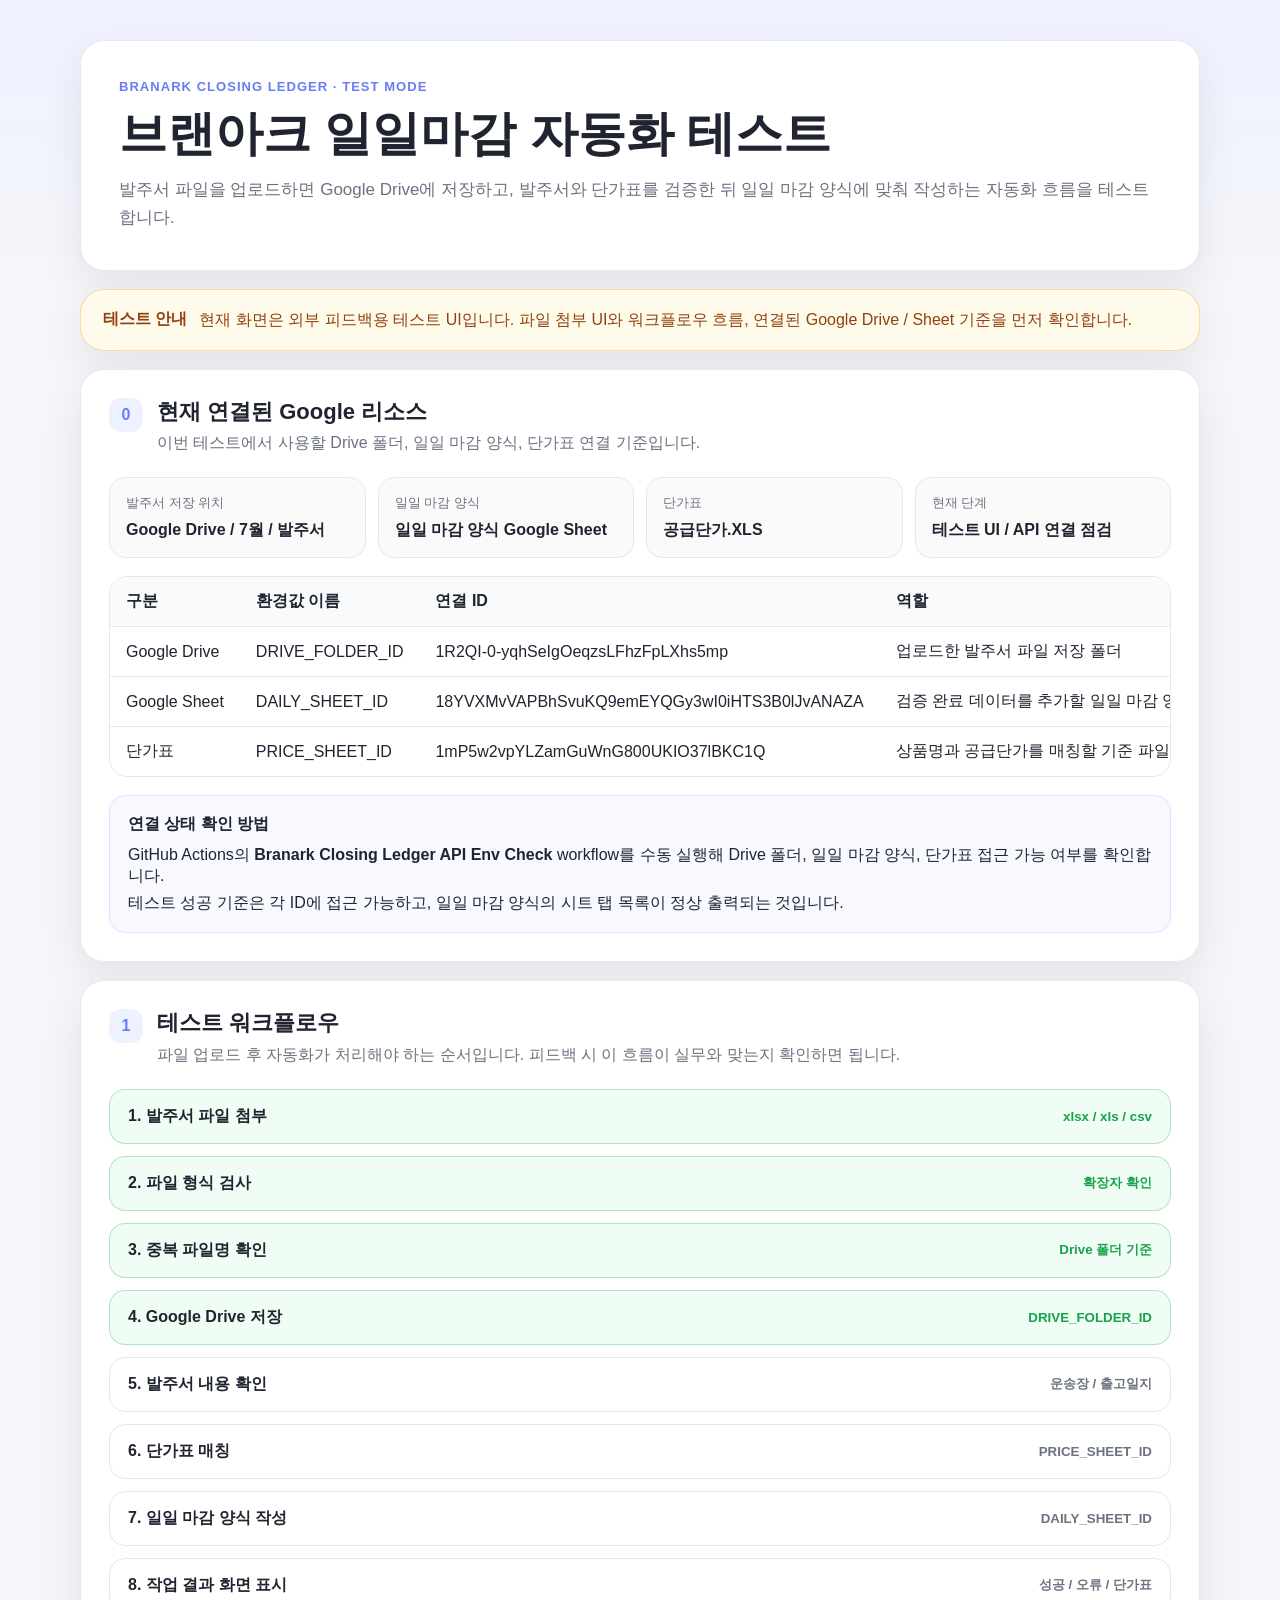
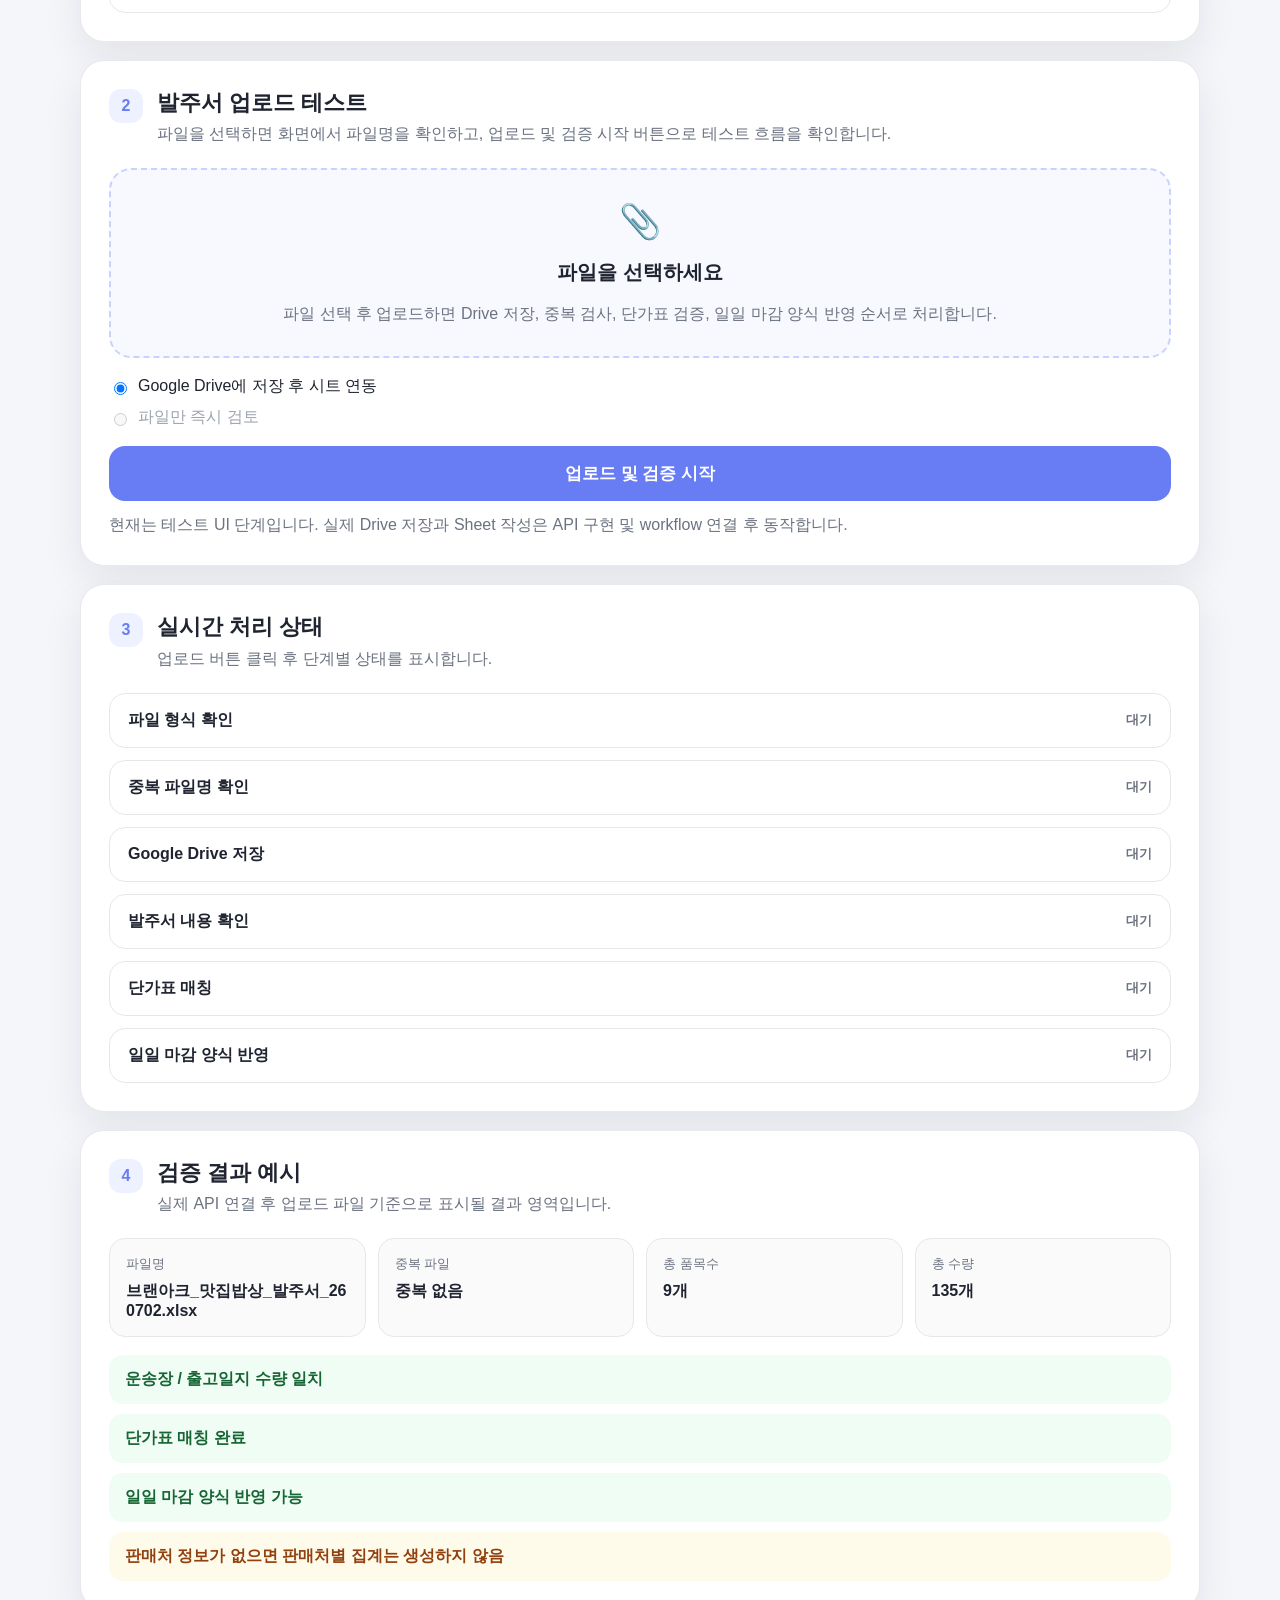
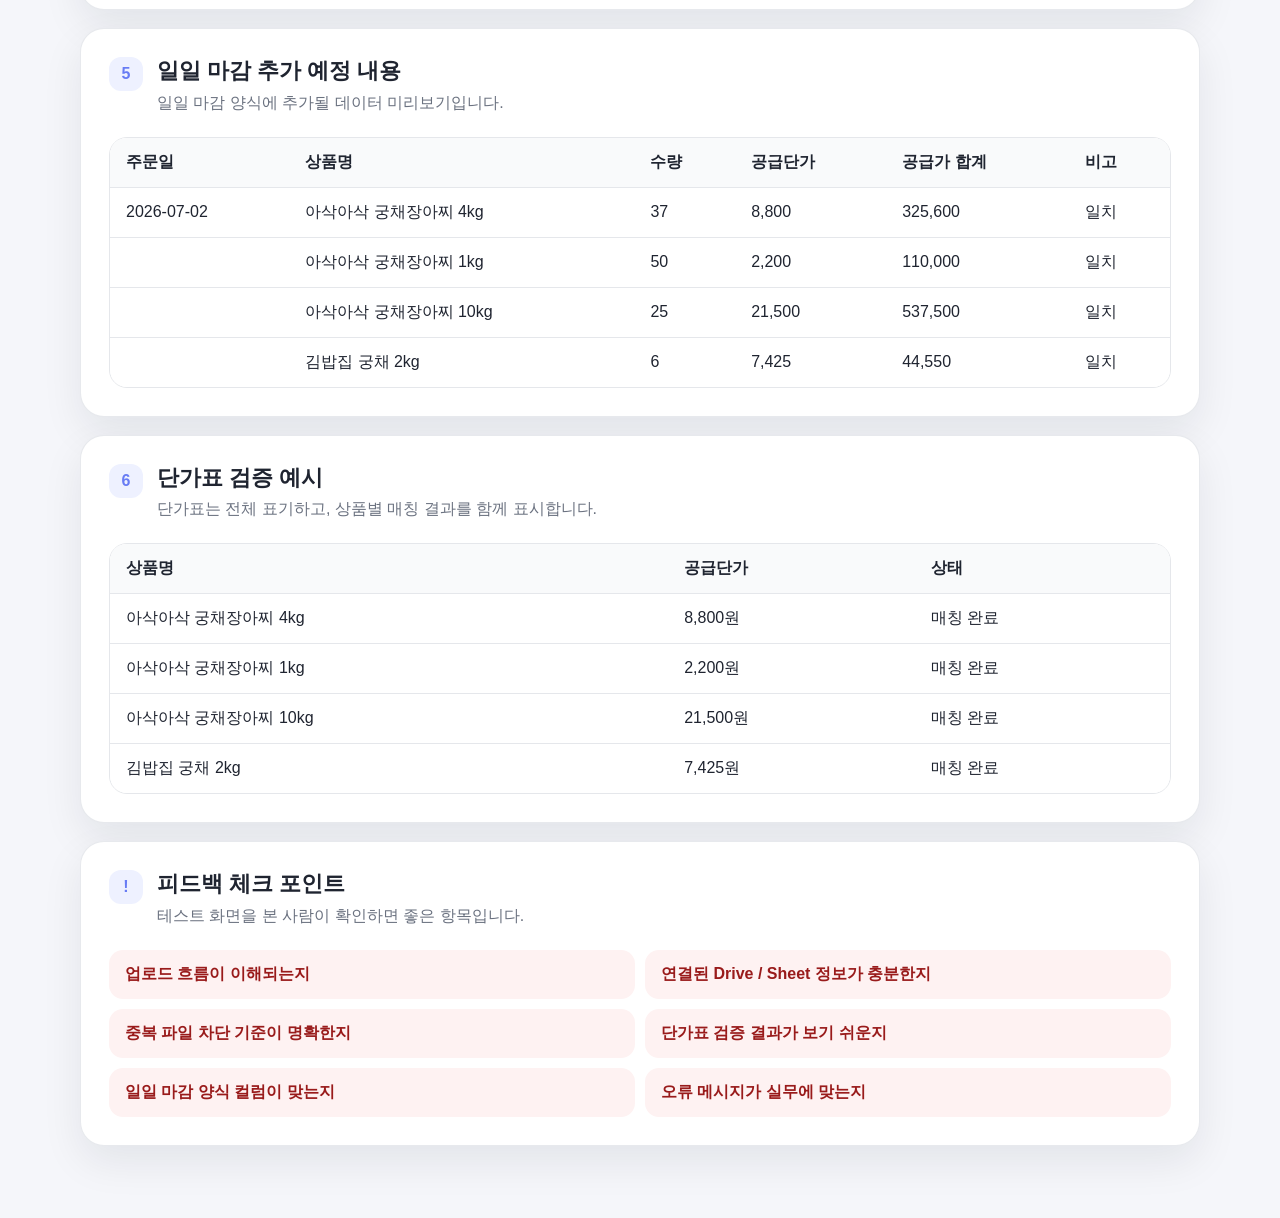
==== index.html @ a2bf6d45 "feat: add workflow and Google resource test info to root page" ====
<!doctype html>
<html lang="ko">
<head>
  <meta charset="utf-8" />
  <meta name="viewport" content="width=device-width, initial-scale=1" />
  <title>브랜아크 일일마감 자동화</title>
  <link rel="stylesheet" href="./web/closing-ledger/styles.css" />
</head>
<body>
  <main class="page-shell">
    <section class="hero-card">
      <p class="eyebrow">BRANARK CLOSING LEDGER · TEST MODE</p>
      <h1>브랜아크 일일마감 자동화 테스트</h1>
      <p class="hero-copy">발주서 파일을 업로드하면 Google Drive에 저장하고, 발주서와 단가표를 검증한 뒤 일일 마감 양식에 맞춰 작성하는 자동화 흐름을 테스트합니다.</p>
    </section>

    <section class="notice-card">
      <strong>테스트 안내</strong>
      <p>현재 화면은 외부 피드백용 테스트 UI입니다. 파일 첨부 UI와 워크플로우 흐름, 연결된 Google Drive / Sheet 기준을 먼저 확인합니다.</p>
    </section>

    <section class="card result-card">
      <div class="section-title">
        <span>0</span>
        <div>
          <h2>현재 연결된 Google 리소스</h2>
          <p>이번 테스트에서 사용할 Drive 폴더, 일일 마감 양식, 단가표 연결 기준입니다.</p>
        </div>
      </div>

      <div class="summary-grid">
        <div><small>발주서 저장 위치</small><strong>Google Drive / 7월 / 발주서</strong></div>
        <div><small>일일 마감 양식</small><strong>일일 마감 양식 Google Sheet</strong></div>
        <div><small>단가표</small><strong>공급단가.XLS</strong></div>
        <div><small>현재 단계</small><strong>테스트 UI / API 연결 점검</strong></div>
      </div>

      <div class="table-wrap compact" style="margin-top: 18px;">
        <table>
          <thead>
            <tr>
              <th>구분</th>
              <th>환경값 이름</th>
              <th>연결 ID</th>
              <th>역할</th>
            </tr>
          </thead>
          <tbody>
            <tr>
              <td>Google Drive</td>
              <td>DRIVE_FOLDER_ID</td>
              <td>1R2QI-0-yqhSeIgOeqzsLFhzFpLXhs5mp</td>
              <td>업로드한 발주서 파일 저장 폴더</td>
            </tr>
            <tr>
              <td>Google Sheet</td>
              <td>DAILY_SHEET_ID</td>
              <td>18YVXMvVAPBhSvuKQ9emEYQGy3wI0iHTS3B0lJvANAZA</td>
              <td>검증 완료 데이터를 추가할 일일 마감 양식</td>
            </tr>
            <tr>
              <td>단가표</td>
              <td>PRICE_SHEET_ID</td>
              <td>1mP5w2vpYLZamGuWnG800UKIO37lBKC1Q</td>
              <td>상품명과 공급단가를 매칭할 기준 파일</td>
            </tr>
          </tbody>
        </table>
      </div>

      <div class="rule-box">
        <strong>연결 상태 확인 방법</strong>
        <p>GitHub Actions의 <b>Branark Closing Ledger API Env Check</b> workflow를 수동 실행해 Drive 폴더, 일일 마감 양식, 단가표 접근 가능 여부를 확인합니다.</p>
        <p>테스트 성공 기준은 각 ID에 접근 가능하고, 일일 마감 양식의 시트 탭 목록이 정상 출력되는 것입니다.</p>
      </div>
    </section>

    <section class="card">
      <div class="section-title">
        <span>1</span>
        <div>
          <h2>테스트 워크플로우</h2>
          <p>파일 업로드 후 자동화가 처리해야 하는 순서입니다. 피드백 시 이 흐름이 실무와 맞는지 확인하면 됩니다.</p>
        </div>
      </div>

      <ol class="status-list">
        <li data-state="success"><b>1. 발주서 파일 첨부</b><small>xlsx / xls / csv</small></li>
        <li data-state="success"><b>2. 파일 형식 검사</b><small>확장자 확인</small></li>
        <li data-state="success"><b>3. 중복 파일명 확인</b><small>Drive 폴더 기준</small></li>
        <li data-state="success"><b>4. Google Drive 저장</b><small>DRIVE_FOLDER_ID</small></li>
        <li data-state="waiting"><b>5. 발주서 내용 확인</b><small>운송장 / 출고일지</small></li>
        <li data-state="waiting"><b>6. 단가표 매칭</b><small>PRICE_SHEET_ID</small></li>
        <li data-state="waiting"><b>7. 일일 마감 양식 작성</b><small>DAILY_SHEET_ID</small></li>
        <li data-state="waiting"><b>8. 작업 결과 화면 표시</b><small>성공 / 오류 / 단가표</small></li>
      </ol>
    </section>

    <section class="card upload-card">
      <div class="section-title">
        <span>2</span>
        <div>
          <h2>발주서 업로드 테스트</h2>
          <p>파일을 선택하면 화면에서 파일명을 확인하고, 업로드 및 검증 시작 버튼으로 테스트 흐름을 확인합니다.</p>
        </div>
      </div>

      <label class="upload-box" for="orderFile">
        <input id="orderFile" type="file" accept=".xlsx,.xls,.csv" />
        <span class="upload-icon">📎</span>
        <strong id="fileName">파일을 선택하세요</strong>
        <em>파일 선택 후 업로드하면 Drive 저장, 중복 검사, 단가표 검증, 일일 마감 양식 반영 순서로 처리합니다.</em>
      </label>

      <div class="mode-box">
        <label><input type="radio" name="mode" checked /> Google Drive에 저장 후 시트 연동</label>
        <label class="disabled"><input type="radio" name="mode" disabled /> 파일만 즉시 검토</label>
      </div>

      <button id="validateButton" class="primary-button" type="button">업로드 및 검증 시작</button>
      <p id="uploadMessage" class="helper-text">현재는 테스트 UI 단계입니다. 실제 Drive 저장과 Sheet 작성은 API 구현 및 workflow 연결 후 동작합니다.</p>
    </section>

    <section class="card">
      <div class="section-title">
        <span>3</span>
        <div>
          <h2>실시간 처리 상태</h2>
          <p>업로드 버튼 클릭 후 단계별 상태를 표시합니다.</p>
        </div>
      </div>

      <ol class="status-list" id="statusList">
        <li data-state="waiting"><b>파일 형식 확인</b><small>대기</small></li>
        <li data-state="waiting"><b>중복 파일명 확인</b><small>대기</small></li>
        <li data-state="waiting"><b>Google Drive 저장</b><small>대기</small></li>
        <li data-state="waiting"><b>발주서 내용 확인</b><small>대기</small></li>
        <li data-state="waiting"><b>단가표 매칭</b><small>대기</small></li>
        <li data-state="waiting"><b>일일 마감 양식 반영</b><small>대기</small></li>
      </ol>
    </section>

    <section class="card result-card">
      <div class="section-title">
        <span>4</span>
        <div>
          <h2>검증 결과 예시</h2>
          <p>실제 API 연결 후 업로드 파일 기준으로 표시될 결과 영역입니다.</p>
        </div>
      </div>

      <div class="summary-grid">
        <div><small>파일명</small><strong id="resultFileName">브랜아크_맛집밥상_발주서_260702.xlsx</strong></div>
        <div><small>중복 파일</small><strong>중복 없음</strong></div>
        <div><small>총 품목수</small><strong>9개</strong></div>
        <div><small>총 수량</small><strong>135개</strong></div>
      </div>

      <ul class="check-list">
        <li class="success">운송장 / 출고일지 수량 일치</li>
        <li class="success">단가표 매칭 완료</li>
        <li class="success">일일 마감 양식 반영 가능</li>
        <li class="warning">판매처 정보가 없으면 판매처별 집계는 생성하지 않음</li>
      </ul>
    </section>

    <section class="card table-card">
      <div class="section-title">
        <span>5</span>
        <div>
          <h2>일일 마감 추가 예정 내용</h2>
          <p>일일 마감 양식에 추가될 데이터 미리보기입니다.</p>
        </div>
      </div>

      <div class="table-wrap">
        <table>
          <thead>
            <tr>
              <th>주문일</th>
              <th>상품명</th>
              <th>수량</th>
              <th>공급단가</th>
              <th>공급가 합계</th>
              <th>비고</th>
            </tr>
          </thead>
          <tbody>
            <tr><td>2026-07-02</td><td>아삭아삭 궁채장아찌 4kg</td><td>37</td><td>8,800</td><td>325,600</td><td>일치</td></tr>
            <tr><td></td><td>아삭아삭 궁채장아찌 1kg</td><td>50</td><td>2,200</td><td>110,000</td><td>일치</td></tr>
            <tr><td></td><td>아삭아삭 궁채장아찌 10kg</td><td>25</td><td>21,500</td><td>537,500</td><td>일치</td></tr>
            <tr><td></td><td>김밥집 궁채 2kg</td><td>6</td><td>7,425</td><td>44,550</td><td>일치</td></tr>
          </tbody>
        </table>
      </div>
    </section>

    <section class="card table-card">
      <div class="section-title">
        <span>6</span>
        <div>
          <h2>단가표 검증 예시</h2>
          <p>단가표는 전체 표기하고, 상품별 매칭 결과를 함께 표시합니다.</p>
        </div>
      </div>

      <div class="table-wrap compact">
        <table>
          <thead>
            <tr><th>상품명</th><th>공급단가</th><th>상태</th></tr>
          </thead>
          <tbody>
            <tr><td>아삭아삭 궁채장아찌 4kg</td><td>8,800원</td><td>매칭 완료</td></tr>
            <tr><td>아삭아삭 궁채장아찌 1kg</td><td>2,200원</td><td>매칭 완료</td></tr>
            <tr><td>아삭아삭 궁채장아찌 10kg</td><td>21,500원</td><td>매칭 완료</td></tr>
            <tr><td>김밥집 궁채 2kg</td><td>7,425원</td><td>매칭 완료</td></tr>
          </tbody>
        </table>
      </div>
    </section>

    <section class="card error-card">
      <div class="section-title">
        <span>!</span>
        <div>
          <h2>피드백 체크 포인트</h2>
          <p>테스트 화면을 본 사람이 확인하면 좋은 항목입니다.</p>
        </div>
      </div>
      <div class="error-grid">
        <span>업로드 흐름이 이해되는지</span>
        <span>연결된 Drive / Sheet 정보가 충분한지</span>
        <span>중복 파일 차단 기준이 명확한지</span>
        <span>단가표 검증 결과가 보기 쉬운지</span>
        <span>일일 마감 양식 컬럼이 맞는지</span>
        <span>오류 메시지가 실무에 맞는지</span>
      </div>
    </section>
  </main>

  <script src="./web/closing-ledger/script.js"></script>
</body>
</html>
---- web/closing-ledger/styles.css ----
:root {
  --bg: #f5f6fa;
  --card: #ffffff;
  --text: #1f2430;
  --muted: #6b7280;
  --line: #e5e7eb;
  --primary: #687cf4;
  --primary-dark: #5266dc;
  --warning: #f59e0b;
  --success: #16a34a;
  --danger: #ef4444;
  --shadow: 0 16px 40px rgba(15, 23, 42, 0.08);
}

* {
  box-sizing: border-box;
}

body {
  margin: 0;
  font-family: -apple-system, BlinkMacSystemFont, "Apple SD Gothic Neo", "Noto Sans KR", Arial, sans-serif;
  color: var(--text);
  background: linear-gradient(180deg, #eef1ff 0%, var(--bg) 260px);
}

.page-shell {
  width: min(1120px, calc(100% - 32px));
  margin: 0 auto;
  padding: 40px 0 72px;
}

.hero-card,
.card,
.notice-card {
  background: var(--card);
  border: 1px solid rgba(229, 231, 235, 0.9);
  border-radius: 24px;
  box-shadow: var(--shadow);
}

.hero-card {
  padding: 38px;
  margin-bottom: 18px;
}

.eyebrow {
  margin: 0 0 12px;
  color: var(--primary);
  font-weight: 800;
  letter-spacing: 0.08em;
  font-size: 13px;
}

h1,
h2,
p {
  margin: 0;
}

h1 {
  font-size: clamp(30px, 5vw, 48px);
  line-height: 1.16;
}

.hero-copy {
  margin-top: 14px;
  color: var(--muted);
  font-size: 17px;
  line-height: 1.65;
}

.notice-card {
  display: flex;
  gap: 12px;
  align-items: center;
  padding: 18px 22px;
  margin-bottom: 18px;
  border-color: rgba(245, 158, 11, 0.35);
  background: #fffbeb;
}

.notice-card strong {
  white-space: nowrap;
  color: #92400e;
}

.notice-card p {
  color: #92400e;
  line-height: 1.5;
}

.card {
  padding: 28px;
  margin-top: 18px;
}

.section-title {
  display: flex;
  gap: 14px;
  align-items: flex-start;
  margin-bottom: 22px;
}

.section-title span {
  display: inline-flex;
  align-items: center;
  justify-content: center;
  width: 34px;
  height: 34px;
  border-radius: 12px;
  background: #eef1ff;
  color: var(--primary);
  font-weight: 900;
}

.section-title h2 {
  font-size: 22px;
  line-height: 1.25;
}

.section-title p {
  margin-top: 6px;
  color: var(--muted);
  line-height: 1.5;
}

.upload-box {
  display: grid;
  place-items: center;
  min-height: 190px;
  border: 2px dashed #c7d2fe;
  border-radius: 22px;
  background: #f8f9ff;
  cursor: pointer;
  text-align: center;
  padding: 26px;
}

.upload-box input {
  display: none;
}

.upload-icon {
  font-size: 34px;
  margin-bottom: 8px;
}

.upload-box strong {
  display: block;
  font-size: 20px;
}

.upload-box em {
  margin-top: 8px;
  color: var(--muted);
  font-style: normal;
}

.mode-box {
  display: grid;
  gap: 10px;
  margin: 18px 0;
  color: var(--text);
}

.mode-box label {
  display: flex;
  gap: 8px;
  align-items: center;
}

.mode-box .disabled {
  color: #9ca3af;
}

.primary-button {
  border: 0;
  border-radius: 16px;
  background: var(--primary);
  color: white;
  font-size: 17px;
  font-weight: 800;
  padding: 16px 22px;
  cursor: pointer;
  width: 100%;
}

.primary-button:hover {
  background: var(--primary-dark);
}

.helper-text {
  margin-top: 12px;
  color: var(--muted);
  line-height: 1.5;
}

.status-list {
  display: grid;
  gap: 12px;
  padding: 0;
  margin: 0;
  list-style: none;
}

.status-list li {
  display: flex;
  justify-content: space-between;
  align-items: center;
  gap: 16px;
  padding: 16px 18px;
  border: 1px solid var(--line);
  border-radius: 16px;
  background: #fff;
}

.status-list small {
  color: var(--muted);
  font-weight: 700;
}

.status-list li[data-state="success"] {
  border-color: rgba(22, 163, 74, 0.28);
  background: #f0fdf4;
}

.status-list li[data-state="success"] small {
  color: var(--success);
}

.summary-grid {
  display: grid;
  grid-template-columns: repeat(4, 1fr);
  gap: 12px;
}

.summary-grid div {
  padding: 16px;
  border: 1px solid var(--line);
  border-radius: 16px;
  background: #fafafa;
}

.summary-grid small {
  display: block;
  color: var(--muted);
  margin-bottom: 8px;
}

.summary-grid strong {
  word-break: break-all;
}

.check-list {
  display: grid;
  gap: 10px;
  margin: 18px 0 0;
  padding: 0;
  list-style: none;
}

.check-list li {
  padding: 14px 16px;
  border-radius: 14px;
  font-weight: 700;
}

.check-list .success {
  background: #f0fdf4;
  color: #166534;
}

.check-list .warning {
  background: #fffbeb;
  color: #92400e;
}

.table-wrap {
  overflow-x: auto;
  border: 1px solid var(--line);
  border-radius: 18px;
}

table {
  width: 100%;
  border-collapse: collapse;
  min-width: 720px;
  background: white;
}

.compact table {
  min-width: 420px;
}

th,
td {
  padding: 14px 16px;
  border-bottom: 1px solid var(--line);
  text-align: left;
  white-space: nowrap;
}

th {
  background: #f9fafb;
  font-weight: 900;
}

tr:last-child td {
  border-bottom: 0;
}

.rule-box {
  margin-top: 18px;
  padding: 18px;
  border-radius: 16px;
  background: #f8f9ff;
  border: 1px solid #dbe2ff;
}

.rule-box strong {
  display: block;
  margin-bottom: 10px;
}

.rule-box p + p {
  margin-top: 6px;
}

.error-grid {
  display: grid;
  grid-template-columns: repeat(2, 1fr);
  gap: 10px;
}

.error-grid span {
  display: block;
  padding: 14px 16px;
  border-radius: 14px;
  background: #fef2f2;
  color: #991b1b;
  font-weight: 800;
}

@media (max-width: 760px) {
  .page-shell {
    width: min(100% - 20px, 1120px);
    padding-top: 20px;
  }

  .hero-card,
  .card {
    padding: 22px;
    border-radius: 20px;
  }

  .notice-card {
    align-items: flex-start;
    flex-direction: column;
  }

  .summary-grid,
  .error-grid {
    grid-template-columns: 1fr;
  }

  .status-list li {
    align-items: flex-start;
    flex-direction: column;
  }
}
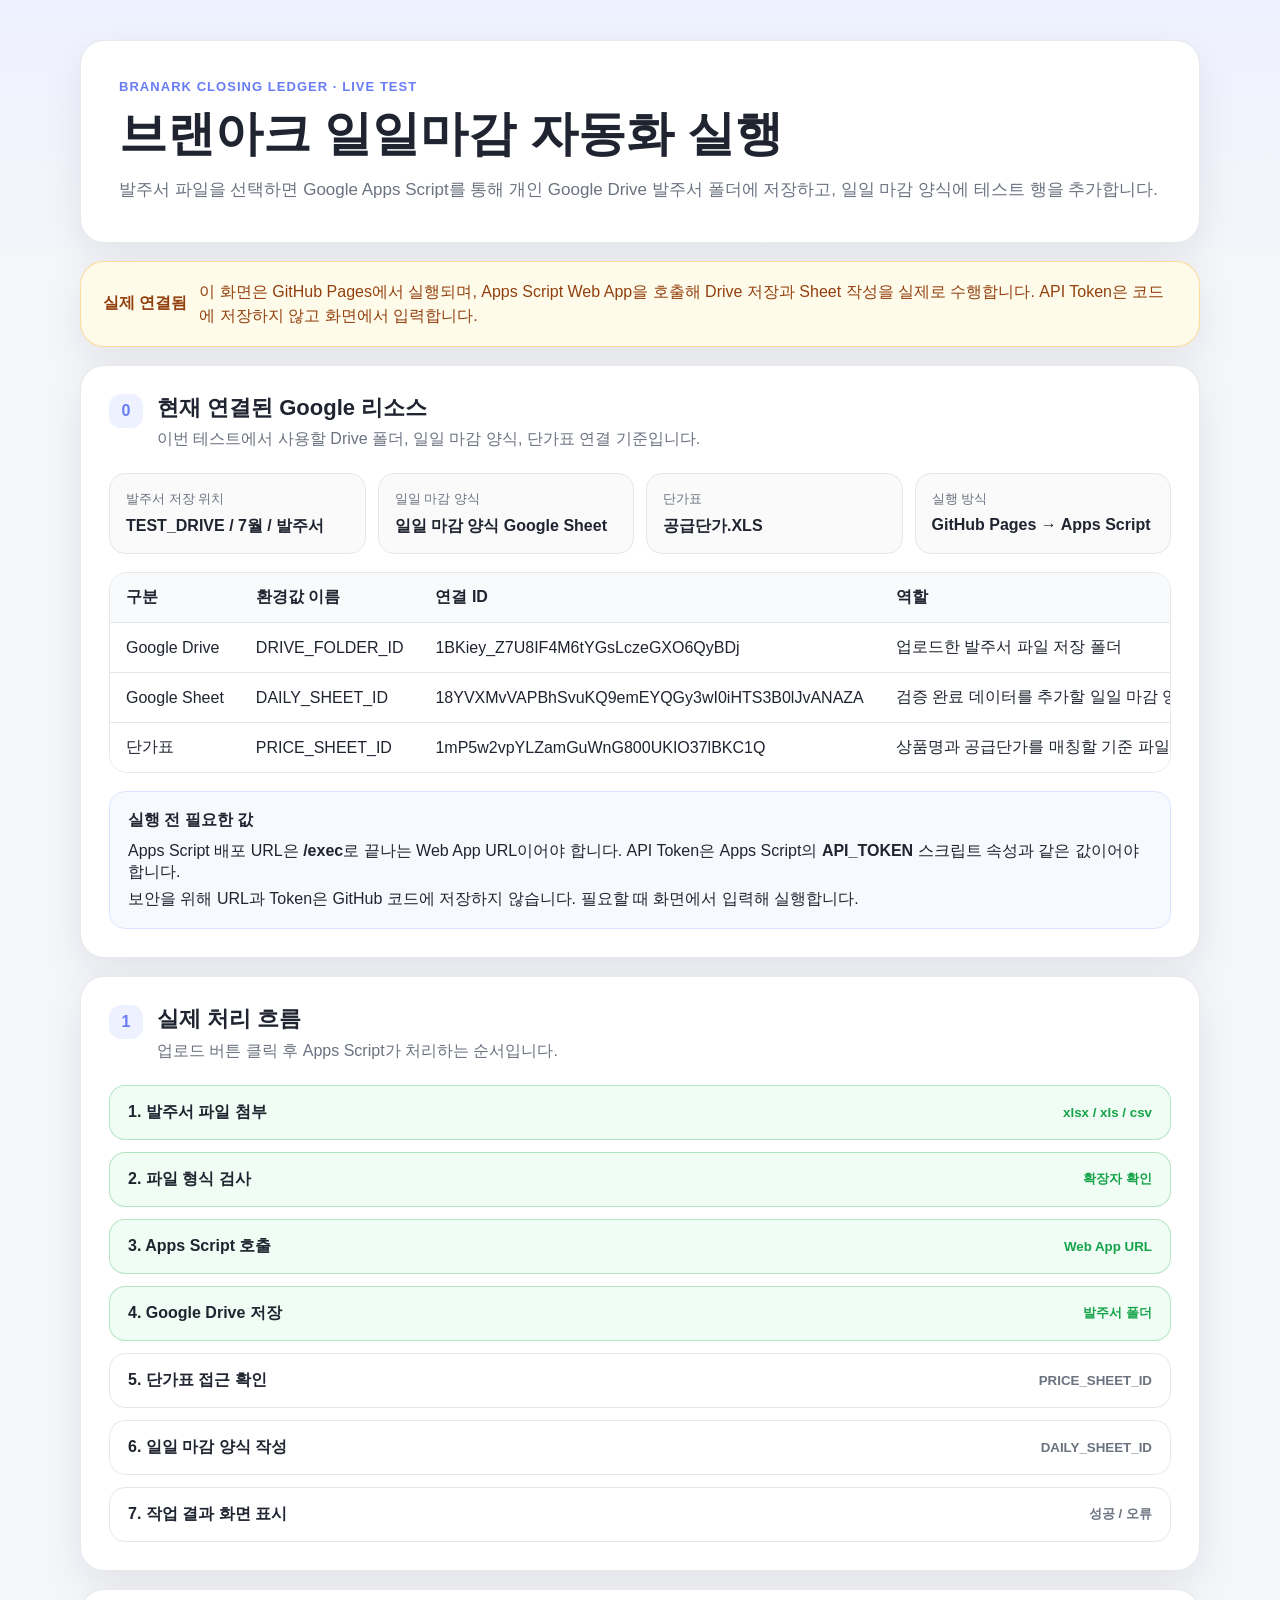
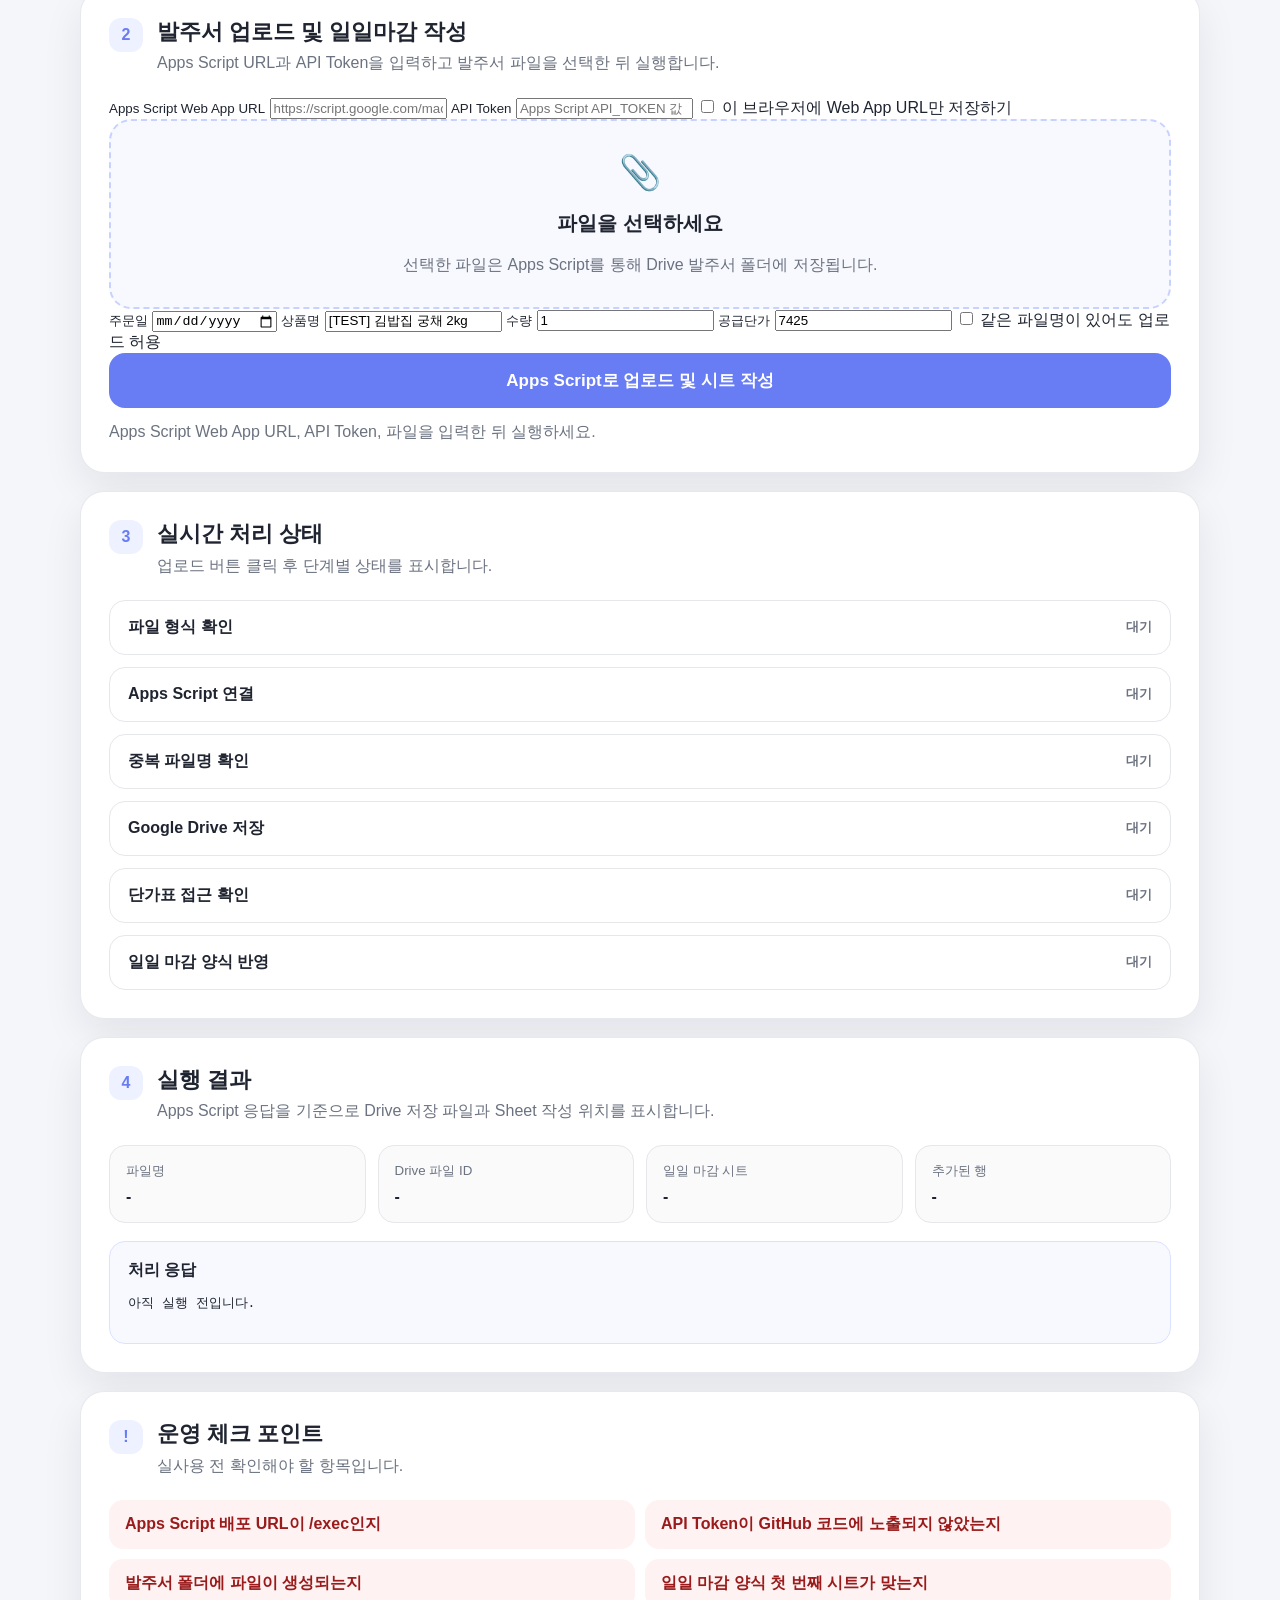
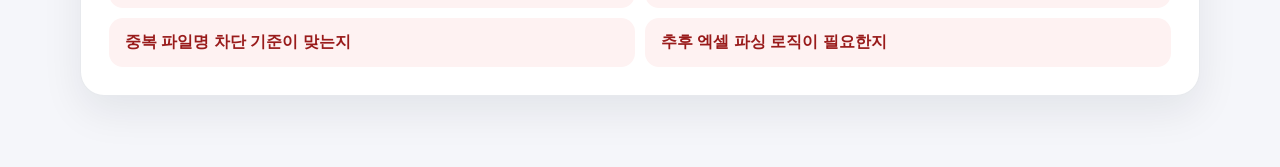
==== commit f1edcd02: "feat: connect root page to Apps Script execution" ====
--- a/index.html
+++ b/index.html
@@ -9,14 +9,14 @@
 <body>
   <main class="page-shell">
     <section class="hero-card">
-      <p class="eyebrow">BRANARK CLOSING LEDGER · TEST MODE</p>
-      <h1>브랜아크 일일마감 자동화 테스트</h1>
-      <p class="hero-copy">발주서 파일을 업로드하면 Google Drive에 저장하고, 발주서와 단가표를 검증한 뒤 일일 마감 양식에 맞춰 작성하는 자동화 흐름을 테스트합니다.</p>
+      <p class="eyebrow">BRANARK CLOSING LEDGER · LIVE TEST</p>
+      <h1>브랜아크 일일마감 자동화 실행</h1>
+      <p class="hero-copy">발주서 파일을 선택하면 Google Apps Script를 통해 개인 Google Drive 발주서 폴더에 저장하고, 일일 마감 양식에 테스트 행을 추가합니다.</p>
     </section>
 
     <section class="notice-card">
-      <strong>테스트 안내</strong>
-      <p>현재 화면은 외부 피드백용 테스트 UI입니다. 파일 첨부 UI와 워크플로우 흐름, 연결된 Google Drive / Sheet 기준을 먼저 확인합니다.</p>
+      <strong>실제 연결됨</strong>
+      <p>이 화면은 GitHub Pages에서 실행되며, Apps Script Web App을 호출해 Drive 저장과 Sheet 작성을 실제로 수행합니다. API Token은 코드에 저장하지 않고 화면에서 입력합니다.</p>
     </section>
 
     <section class="card result-card">
@@ -29,10 +29,10 @@
       </div>
 
       <div class="summary-grid">
-        <div><small>발주서 저장 위치</small><strong>Google Drive / 7월 / 발주서</strong></div>
+        <div><small>발주서 저장 위치</small><strong>TEST_DRIVE / 7월 / 발주서</strong></div>
         <div><small>일일 마감 양식</small><strong>일일 마감 양식 Google Sheet</strong></div>
         <div><small>단가표</small><strong>공급단가.XLS</strong></div>
-        <div><small>현재 단계</small><strong>테스트 UI / API 연결 점검</strong></div>
+        <div><small>실행 방식</small><strong>GitHub Pages → Apps Script</strong></div>
       </div>
 
       <div class="table-wrap compact" style="margin-top: 18px;">
@@ -49,7 +49,7 @@
             <tr>
               <td>Google Drive</td>
               <td>DRIVE_FOLDER_ID</td>
-              <td>1R2QI-0-yqhSeIgOeqzsLFhzFpLXhs5mp</td>
+              <td>1BKiey_Z7U8IF4M6tYGsLczeGXO6QyBDj</td>
               <td>업로드한 발주서 파일 저장 폴더</td>
             </tr>
             <tr>
@@ -69,9 +69,9 @@
       </div>
 
       <div class="rule-box">
-        <strong>연결 상태 확인 방법</strong>
-        <p>GitHub Actions의 <b>Branark Closing Ledger API Env Check</b> workflow를 수동 실행해 Drive 폴더, 일일 마감 양식, 단가표 접근 가능 여부를 확인합니다.</p>
-        <p>테스트 성공 기준은 각 ID에 접근 가능하고, 일일 마감 양식의 시트 탭 목록이 정상 출력되는 것입니다.</p>
+        <strong>실행 전 필요한 값</strong>
+        <p>Apps Script 배포 URL은 <b>/exec</b>로 끝나는 Web App URL이어야 합니다. API Token은 Apps Script의 <b>API_TOKEN</b> 스크립트 속성과 같은 값이어야 합니다.</p>
+        <p>보안을 위해 URL과 Token은 GitHub 코드에 저장하지 않습니다. 필요할 때 화면에서 입력해 실행합니다.</p>
       </div>
     </section>
 
@@ -79,20 +79,19 @@
       <div class="section-title">
         <span>1</span>
         <div>
-          <h2>테스트 워크플로우</h2>
-          <p>파일 업로드 후 자동화가 처리해야 하는 순서입니다. 피드백 시 이 흐름이 실무와 맞는지 확인하면 됩니다.</p>
+          <h2>실제 처리 흐름</h2>
+          <p>업로드 버튼 클릭 후 Apps Script가 처리하는 순서입니다.</p>
         </div>
       </div>
 
       <ol class="status-list">
         <li data-state="success"><b>1. 발주서 파일 첨부</b><small>xlsx / xls / csv</small></li>
         <li data-state="success"><b>2. 파일 형식 검사</b><small>확장자 확인</small></li>
-        <li data-state="success"><b>3. 중복 파일명 확인</b><small>Drive 폴더 기준</small></li>
-        <li data-state="success"><b>4. Google Drive 저장</b><small>DRIVE_FOLDER_ID</small></li>
-        <li data-state="waiting"><b>5. 발주서 내용 확인</b><small>운송장 / 출고일지</small></li>
-        <li data-state="waiting"><b>6. 단가표 매칭</b><small>PRICE_SHEET_ID</small></li>
-        <li data-state="waiting"><b>7. 일일 마감 양식 작성</b><small>DAILY_SHEET_ID</small></li>
-        <li data-state="waiting"><b>8. 작업 결과 화면 표시</b><small>성공 / 오류 / 단가표</small></li>
+        <li data-state="success"><b>3. Apps Script 호출</b><small>Web App URL</small></li>
+        <li data-state="success"><b>4. Google Drive 저장</b><small>발주서 폴더</small></li>
+        <li data-state="waiting"><b>5. 단가표 접근 확인</b><small>PRICE_SHEET_ID</small></li>
+        <li data-state="waiting"><b>6. 일일 마감 양식 작성</b><small>DAILY_SHEET_ID</small></li>
+        <li data-state="waiting"><b>7. 작업 결과 화면 표시</b><small>성공 / 오류</small></li>
       </ol>
     </section>
 
@@ -100,25 +99,58 @@
       <div class="section-title">
         <span>2</span>
         <div>
-          <h2>발주서 업로드 테스트</h2>
-          <p>파일을 선택하면 화면에서 파일명을 확인하고, 업로드 및 검증 시작 버튼으로 테스트 흐름을 확인합니다.</p>
-        </div>
+          <h2>발주서 업로드 및 일일마감 작성</h2>
+          <p>Apps Script URL과 API Token을 입력하고 발주서 파일을 선택한 뒤 실행합니다.</p>
+        </div>
+      </div>
+
+      <div class="form-grid two-columns">
+        <label class="form-field full-width">
+          <small>Apps Script Web App URL</small>
+          <input id="appsScriptUrl" type="url" placeholder="https://script.google.com/macros/s/.../exec" autocomplete="off" />
+        </label>
+        <label class="form-field full-width">
+          <small>API Token</small>
+          <input id="appsScriptToken" type="password" placeholder="Apps Script API_TOKEN 값" autocomplete="off" />
+        </label>
+        <label class="inline-check full-width">
+          <input id="rememberSettings" type="checkbox" />
+          <span>이 브라우저에 Web App URL만 저장하기</span>
+        </label>
       </div>
 
       <label class="upload-box" for="orderFile">
         <input id="orderFile" type="file" accept=".xlsx,.xls,.csv" />
         <span class="upload-icon">📎</span>
         <strong id="fileName">파일을 선택하세요</strong>
-        <em>파일 선택 후 업로드하면 Drive 저장, 중복 검사, 단가표 검증, 일일 마감 양식 반영 순서로 처리합니다.</em>
+        <em>선택한 파일은 Apps Script를 통해 Drive 발주서 폴더에 저장됩니다.</em>
       </label>
 
-      <div class="mode-box">
-        <label><input type="radio" name="mode" checked /> Google Drive에 저장 후 시트 연동</label>
-        <label class="disabled"><input type="radio" name="mode" disabled /> 파일만 즉시 검토</label>
-      </div>
-
-      <button id="validateButton" class="primary-button" type="button">업로드 및 검증 시작</button>
-      <p id="uploadMessage" class="helper-text">현재는 테스트 UI 단계입니다. 실제 Drive 저장과 Sheet 작성은 API 구현 및 workflow 연결 후 동작합니다.</p>
+      <div class="form-grid">
+        <label class="form-field">
+          <small>주문일</small>
+          <input id="orderDate" type="date" />
+        </label>
+        <label class="form-field">
+          <small>상품명</small>
+          <input id="productName" type="text" value="[TEST] 김밥집 궁채 2kg" />
+        </label>
+        <label class="form-field">
+          <small>수량</small>
+          <input id="quantity" type="number" min="1" step="1" value="1" />
+        </label>
+        <label class="form-field">
+          <small>공급단가</small>
+          <input id="supplyPrice" type="number" min="0" step="1" value="7425" />
+        </label>
+        <label class="inline-check full-width">
+          <input id="allowDuplicateFile" type="checkbox" />
+          <span>같은 파일명이 있어도 업로드 허용</span>
+        </label>
+      </div>
+
+      <button id="validateButton" class="primary-button" type="button">Apps Script로 업로드 및 시트 작성</button>
+      <p id="uploadMessage" class="helper-text">Apps Script Web App URL, API Token, 파일을 입력한 뒤 실행하세요.</p>
     </section>
 
     <section class="card">
@@ -132,10 +164,10 @@
 
       <ol class="status-list" id="statusList">
         <li data-state="waiting"><b>파일 형식 확인</b><small>대기</small></li>
+        <li data-state="waiting"><b>Apps Script 연결</b><small>대기</small></li>
         <li data-state="waiting"><b>중복 파일명 확인</b><small>대기</small></li>
         <li data-state="waiting"><b>Google Drive 저장</b><small>대기</small></li>
-        <li data-state="waiting"><b>발주서 내용 확인</b><small>대기</small></li>
-        <li data-state="waiting"><b>단가표 매칭</b><small>대기</small></li>
+        <li data-state="waiting"><b>단가표 접근 확인</b><small>대기</small></li>
         <li data-state="waiting"><b>일일 마감 양식 반영</b><small>대기</small></li>
       </ol>
     </section>
@@ -144,78 +176,21 @@
       <div class="section-title">
         <span>4</span>
         <div>
-          <h2>검증 결과 예시</h2>
-          <p>실제 API 연결 후 업로드 파일 기준으로 표시될 결과 영역입니다.</p>
+          <h2>실행 결과</h2>
+          <p>Apps Script 응답을 기준으로 Drive 저장 파일과 Sheet 작성 위치를 표시합니다.</p>
         </div>
       </div>
 
       <div class="summary-grid">
-        <div><small>파일명</small><strong id="resultFileName">브랜아크_맛집밥상_발주서_260702.xlsx</strong></div>
-        <div><small>중복 파일</small><strong>중복 없음</strong></div>
-        <div><small>총 품목수</small><strong>9개</strong></div>
-        <div><small>총 수량</small><strong>135개</strong></div>
-      </div>
-
-      <ul class="check-list">
-        <li class="success">운송장 / 출고일지 수량 일치</li>
-        <li class="success">단가표 매칭 완료</li>
-        <li class="success">일일 마감 양식 반영 가능</li>
-        <li class="warning">판매처 정보가 없으면 판매처별 집계는 생성하지 않음</li>
-      </ul>
-    </section>
-
-    <section class="card table-card">
-      <div class="section-title">
-        <span>5</span>
-        <div>
-          <h2>일일 마감 추가 예정 내용</h2>
-          <p>일일 마감 양식에 추가될 데이터 미리보기입니다.</p>
-        </div>
-      </div>
-
-      <div class="table-wrap">
-        <table>
-          <thead>
-            <tr>
-              <th>주문일</th>
-              <th>상품명</th>
-              <th>수량</th>
-              <th>공급단가</th>
-              <th>공급가 합계</th>
-              <th>비고</th>
-            </tr>
-          </thead>
-          <tbody>
-            <tr><td>2026-07-02</td><td>아삭아삭 궁채장아찌 4kg</td><td>37</td><td>8,800</td><td>325,600</td><td>일치</td></tr>
-            <tr><td></td><td>아삭아삭 궁채장아찌 1kg</td><td>50</td><td>2,200</td><td>110,000</td><td>일치</td></tr>
-            <tr><td></td><td>아삭아삭 궁채장아찌 10kg</td><td>25</td><td>21,500</td><td>537,500</td><td>일치</td></tr>
-            <tr><td></td><td>김밥집 궁채 2kg</td><td>6</td><td>7,425</td><td>44,550</td><td>일치</td></tr>
-          </tbody>
-        </table>
-      </div>
-    </section>
-
-    <section class="card table-card">
-      <div class="section-title">
-        <span>6</span>
-        <div>
-          <h2>단가표 검증 예시</h2>
-          <p>단가표는 전체 표기하고, 상품별 매칭 결과를 함께 표시합니다.</p>
-        </div>
-      </div>
-
-      <div class="table-wrap compact">
-        <table>
-          <thead>
-            <tr><th>상품명</th><th>공급단가</th><th>상태</th></tr>
-          </thead>
-          <tbody>
-            <tr><td>아삭아삭 궁채장아찌 4kg</td><td>8,800원</td><td>매칭 완료</td></tr>
-            <tr><td>아삭아삭 궁채장아찌 1kg</td><td>2,200원</td><td>매칭 완료</td></tr>
-            <tr><td>아삭아삭 궁채장아찌 10kg</td><td>21,500원</td><td>매칭 완료</td></tr>
-            <tr><td>김밥집 궁채 2kg</td><td>7,425원</td><td>매칭 완료</td></tr>
-          </tbody>
-        </table>
+        <div><small>파일명</small><strong id="resultFileName">-</strong></div>
+        <div><small>Drive 파일 ID</small><strong id="resultFileId">-</strong></div>
+        <div><small>일일 마감 시트</small><strong id="resultSheetName">-</strong></div>
+        <div><small>추가된 행</small><strong id="resultRow">-</strong></div>
+      </div>
+
+      <div class="rule-box result-output-box">
+        <strong>처리 응답</strong>
+        <pre id="resultOutput">아직 실행 전입니다.</pre>
       </div>
     </section>
 
@@ -223,17 +198,17 @@
       <div class="section-title">
         <span>!</span>
         <div>
-          <h2>피드백 체크 포인트</h2>
-          <p>테스트 화면을 본 사람이 확인하면 좋은 항목입니다.</p>
+          <h2>운영 체크 포인트</h2>
+          <p>실사용 전 확인해야 할 항목입니다.</p>
         </div>
       </div>
       <div class="error-grid">
-        <span>업로드 흐름이 이해되는지</span>
-        <span>연결된 Drive / Sheet 정보가 충분한지</span>
-        <span>중복 파일 차단 기준이 명확한지</span>
-        <span>단가표 검증 결과가 보기 쉬운지</span>
-        <span>일일 마감 양식 컬럼이 맞는지</span>
-        <span>오류 메시지가 실무에 맞는지</span>
+        <span>Apps Script 배포 URL이 /exec인지</span>
+        <span>API Token이 GitHub 코드에 노출되지 않았는지</span>
+        <span>발주서 폴더에 파일이 생성되는지</span>
+        <span>일일 마감 양식 첫 번째 시트가 맞는지</span>
+        <span>중복 파일명 차단 기준이 맞는지</span>
+        <span>추후 엑셀 파싱 로직이 필요한지</span>
       </div>
     </section>
   </main>
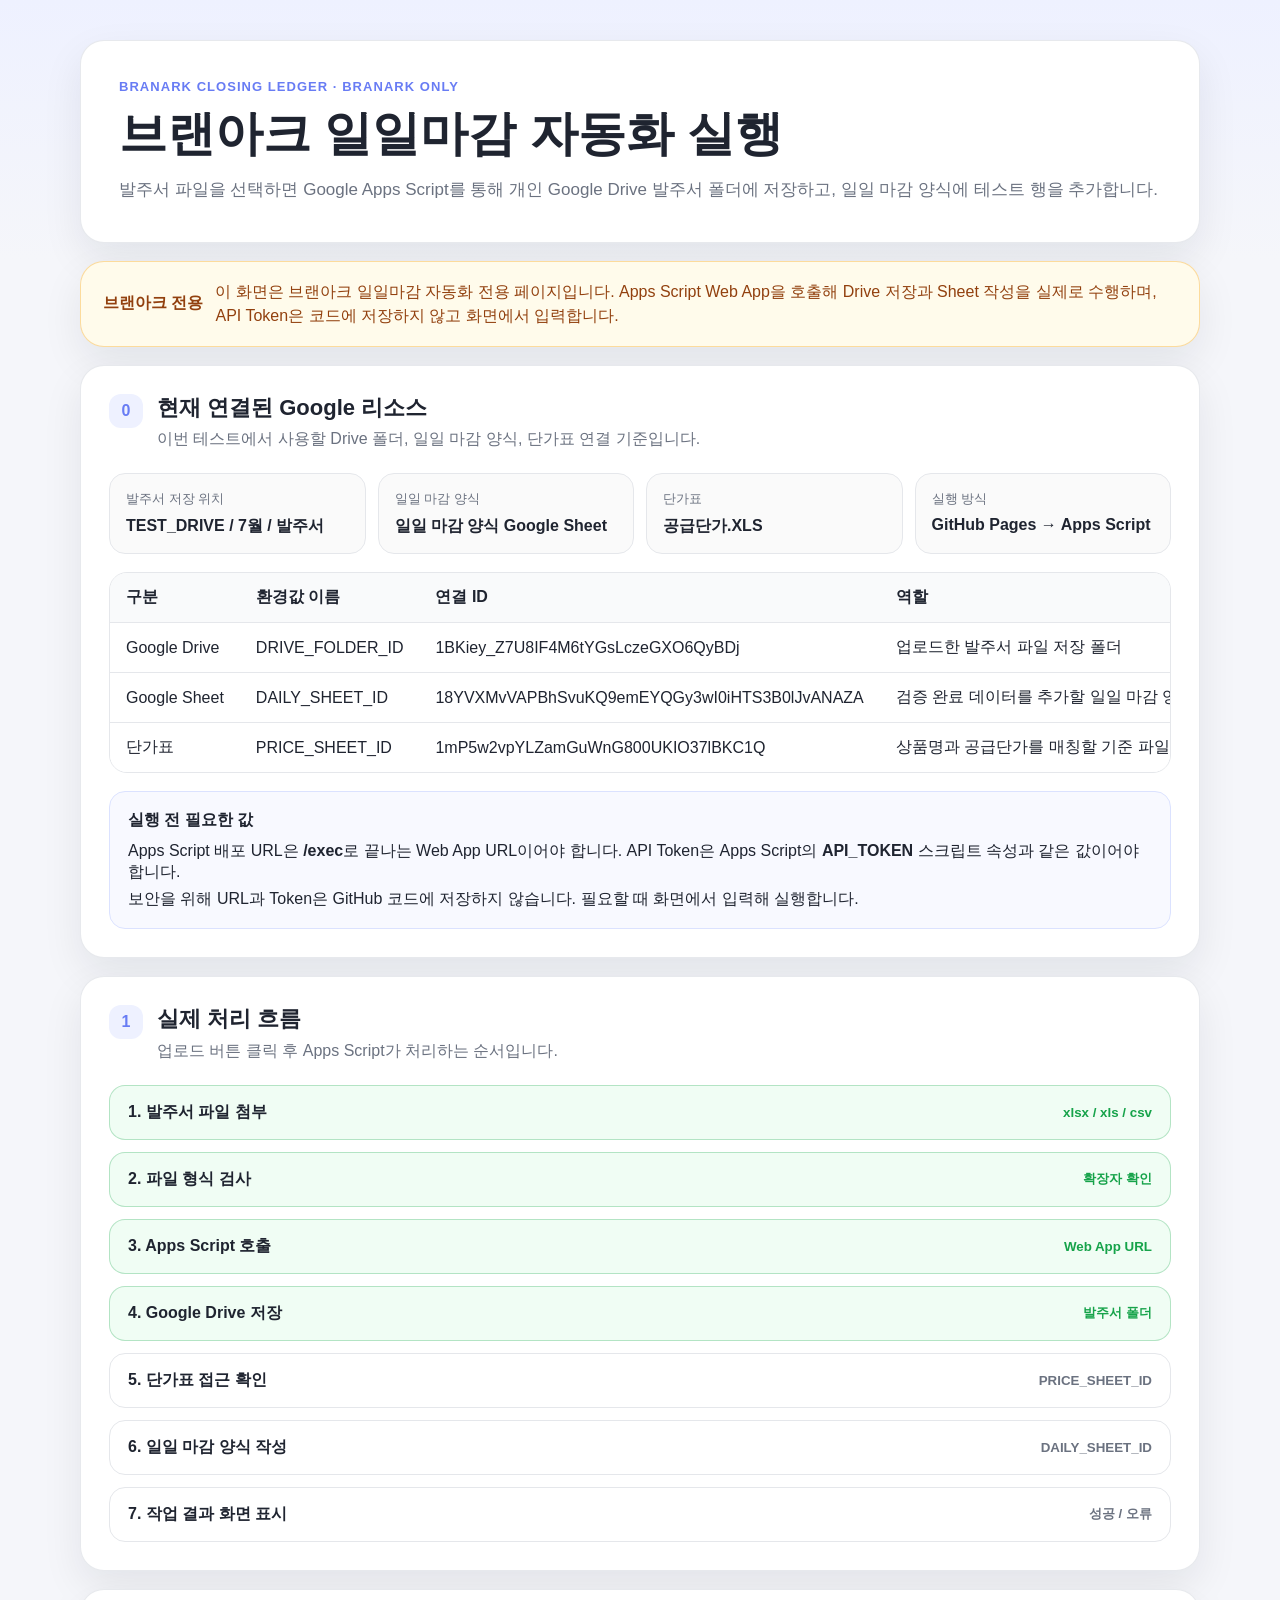
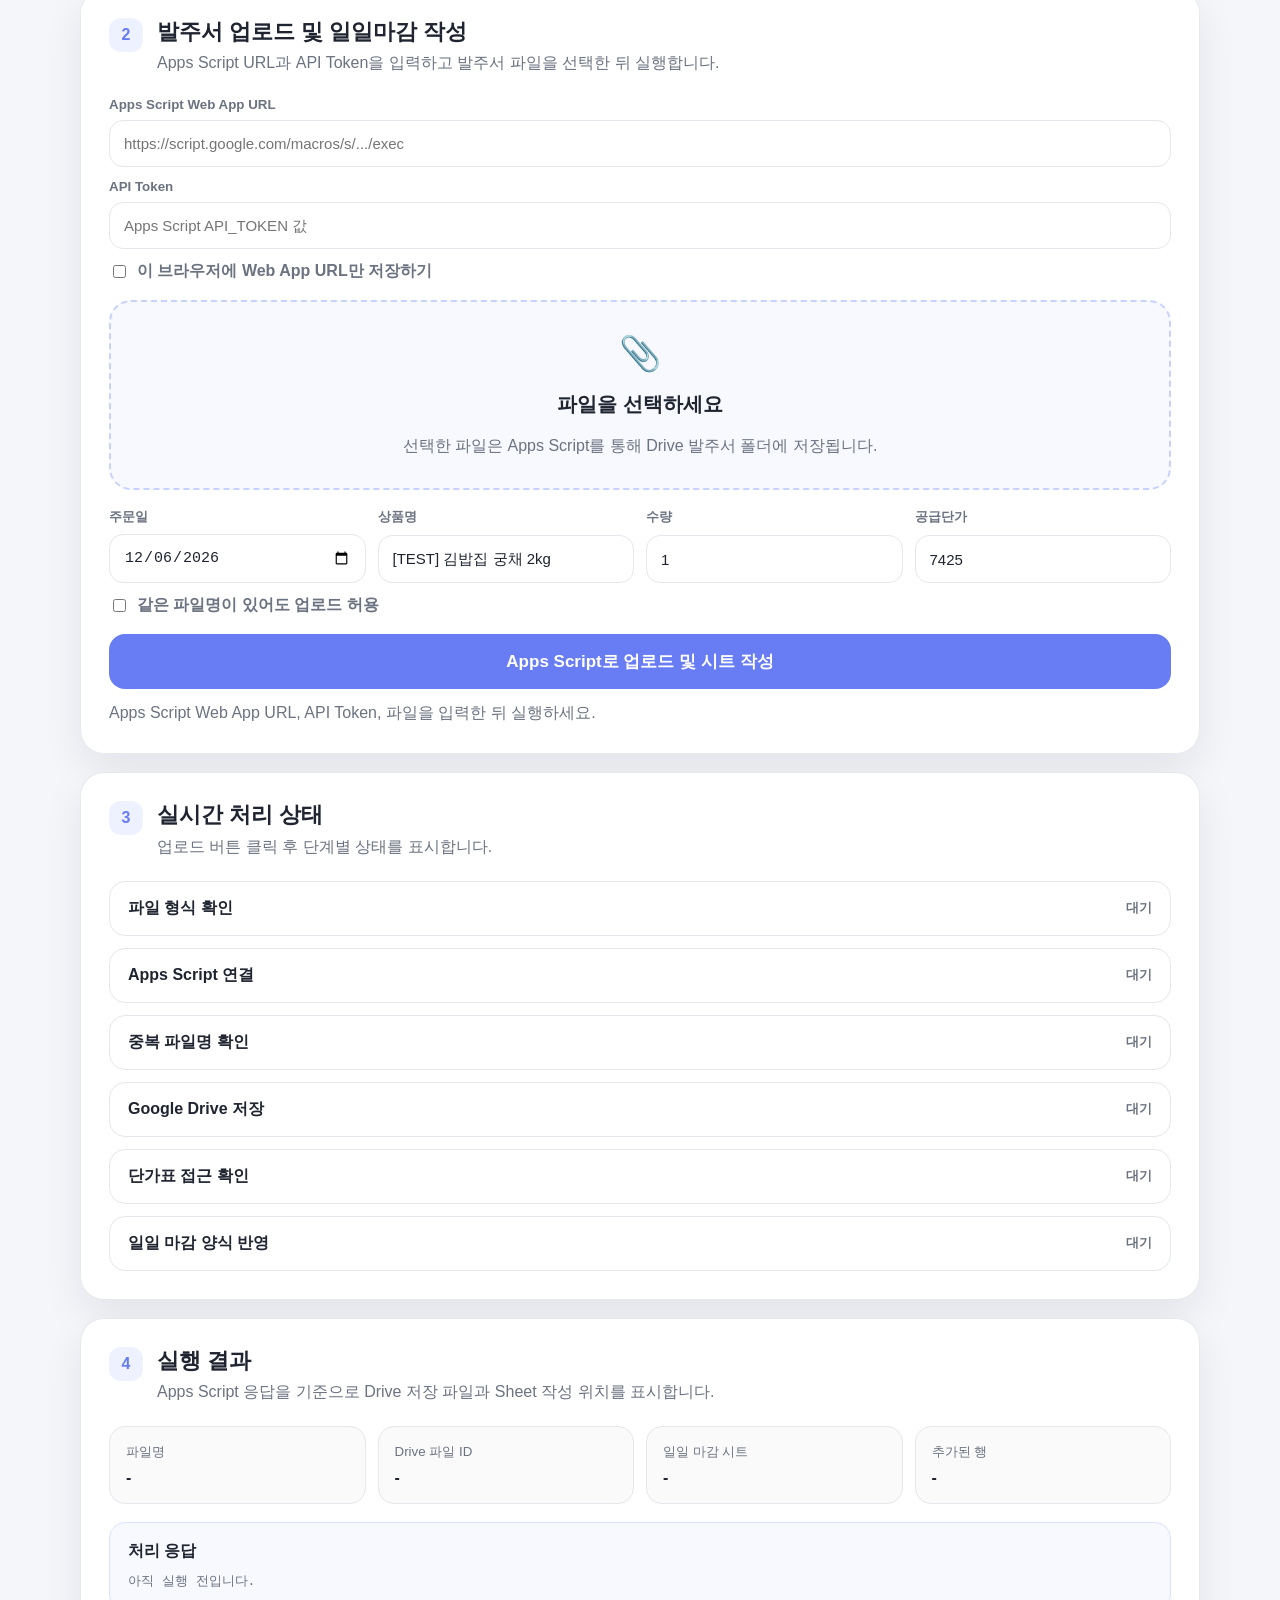
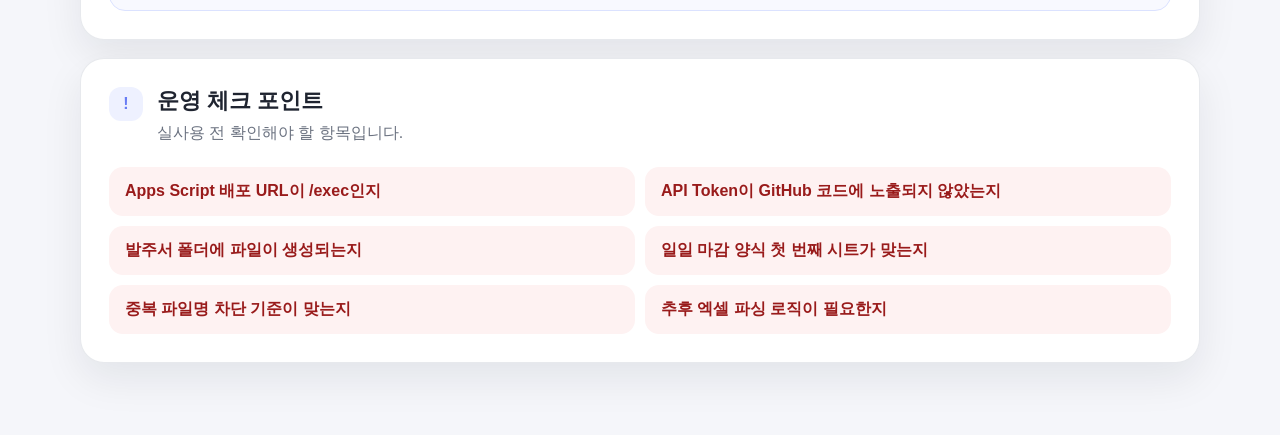
==== commit fcab2388: "fix: mark root page as Branark-only" ====
--- a/index.html
+++ b/index.html
@@ -9,14 +9,14 @@
 <body>
   <main class="page-shell">
     <section class="hero-card">
-      <p class="eyebrow">BRANARK CLOSING LEDGER · LIVE TEST</p>
+      <p class="eyebrow">BRANARK CLOSING LEDGER · BRANARK ONLY</p>
       <h1>브랜아크 일일마감 자동화 실행</h1>
       <p class="hero-copy">발주서 파일을 선택하면 Google Apps Script를 통해 개인 Google Drive 발주서 폴더에 저장하고, 일일 마감 양식에 테스트 행을 추가합니다.</p>
     </section>
 
     <section class="notice-card">
-      <strong>실제 연결됨</strong>
-      <p>이 화면은 GitHub Pages에서 실행되며, Apps Script Web App을 호출해 Drive 저장과 Sheet 작성을 실제로 수행합니다. API Token은 코드에 저장하지 않고 화면에서 입력합니다.</p>
+      <strong>브랜아크 전용</strong>
+      <p>이 화면은 브랜아크 일일마감 자동화 전용 페이지입니다. Apps Script Web App을 호출해 Drive 저장과 Sheet 작성을 실제로 수행하며, API Token은 코드에 저장하지 않고 화면에서 입력합니다.</p>
     </section>
 
     <section class="card result-card">
--- a/web/closing-ledger/styles.css
+++ b/web/closing-ledger/styles.css
@@ -134,6 +134,7 @@
   cursor: pointer;
   text-align: center;
   padding: 26px;
+  margin-top: 18px;
 }
 
 .upload-box input {
@@ -156,21 +157,53 @@
   font-style: normal;
 }
 
-.mode-box {
-  display: grid;
-  gap: 10px;
+.form-grid {
+  display: grid;
+  grid-template-columns: repeat(4, 1fr);
+  gap: 12px;
   margin: 18px 0;
+}
+
+.form-grid.two-columns {
+  grid-template-columns: repeat(2, 1fr);
+}
+
+.form-field {
+  display: grid;
+  gap: 8px;
+}
+
+.form-field small {
+  color: var(--muted);
+  font-weight: 800;
+}
+
+.form-field input {
+  width: 100%;
+  border: 1px solid var(--line);
+  border-radius: 14px;
+  padding: 14px 14px;
   color: var(--text);
-}
-
-.mode-box label {
+  background: #fff;
+  font-size: 15px;
+  outline: none;
+}
+
+.form-field input:focus {
+  border-color: var(--primary);
+  box-shadow: 0 0 0 3px rgba(104, 124, 244, 0.14);
+}
+
+.full-width {
+  grid-column: 1 / -1;
+}
+
+.inline-check {
   display: flex;
   gap: 8px;
   align-items: center;
-}
-
-.mode-box .disabled {
-  color: #9ca3af;
+  color: var(--muted);
+  font-weight: 700;
 }
 
 .primary-button {
@@ -189,6 +222,11 @@
   background: var(--primary-dark);
 }
 
+.primary-button:disabled {
+  cursor: not-allowed;
+  opacity: 0.62;
+}
+
 .helper-text {
   margin-top: 12px;
   color: var(--muted);
@@ -228,6 +266,24 @@
   color: var(--success);
 }
 
+.status-list li[data-state="processing"] {
+  border-color: rgba(245, 158, 11, 0.32);
+  background: #fffbeb;
+}
+
+.status-list li[data-state="processing"] small {
+  color: var(--warning);
+}
+
+.status-list li[data-state="error"] {
+  border-color: rgba(239, 68, 68, 0.28);
+  background: #fef2f2;
+}
+
+.status-list li[data-state="error"] small {
+  color: var(--danger);
+}
+
 .summary-grid {
   display: grid;
   grid-template-columns: repeat(4, 1fr);
@@ -324,6 +380,15 @@
 
 .rule-box p + p {
   margin-top: 6px;
+}
+
+.result-output-box pre {
+  white-space: pre-wrap;
+  word-break: break-word;
+  margin: 0;
+  color: var(--muted);
+  font-size: 13px;
+  line-height: 1.55;
 }
 
 .error-grid {
@@ -359,7 +424,9 @@
   }
 
   .summary-grid,
-  .error-grid {
+  .error-grid,
+  .form-grid,
+  .form-grid.two-columns {
     grid-template-columns: 1fr;
   }
 
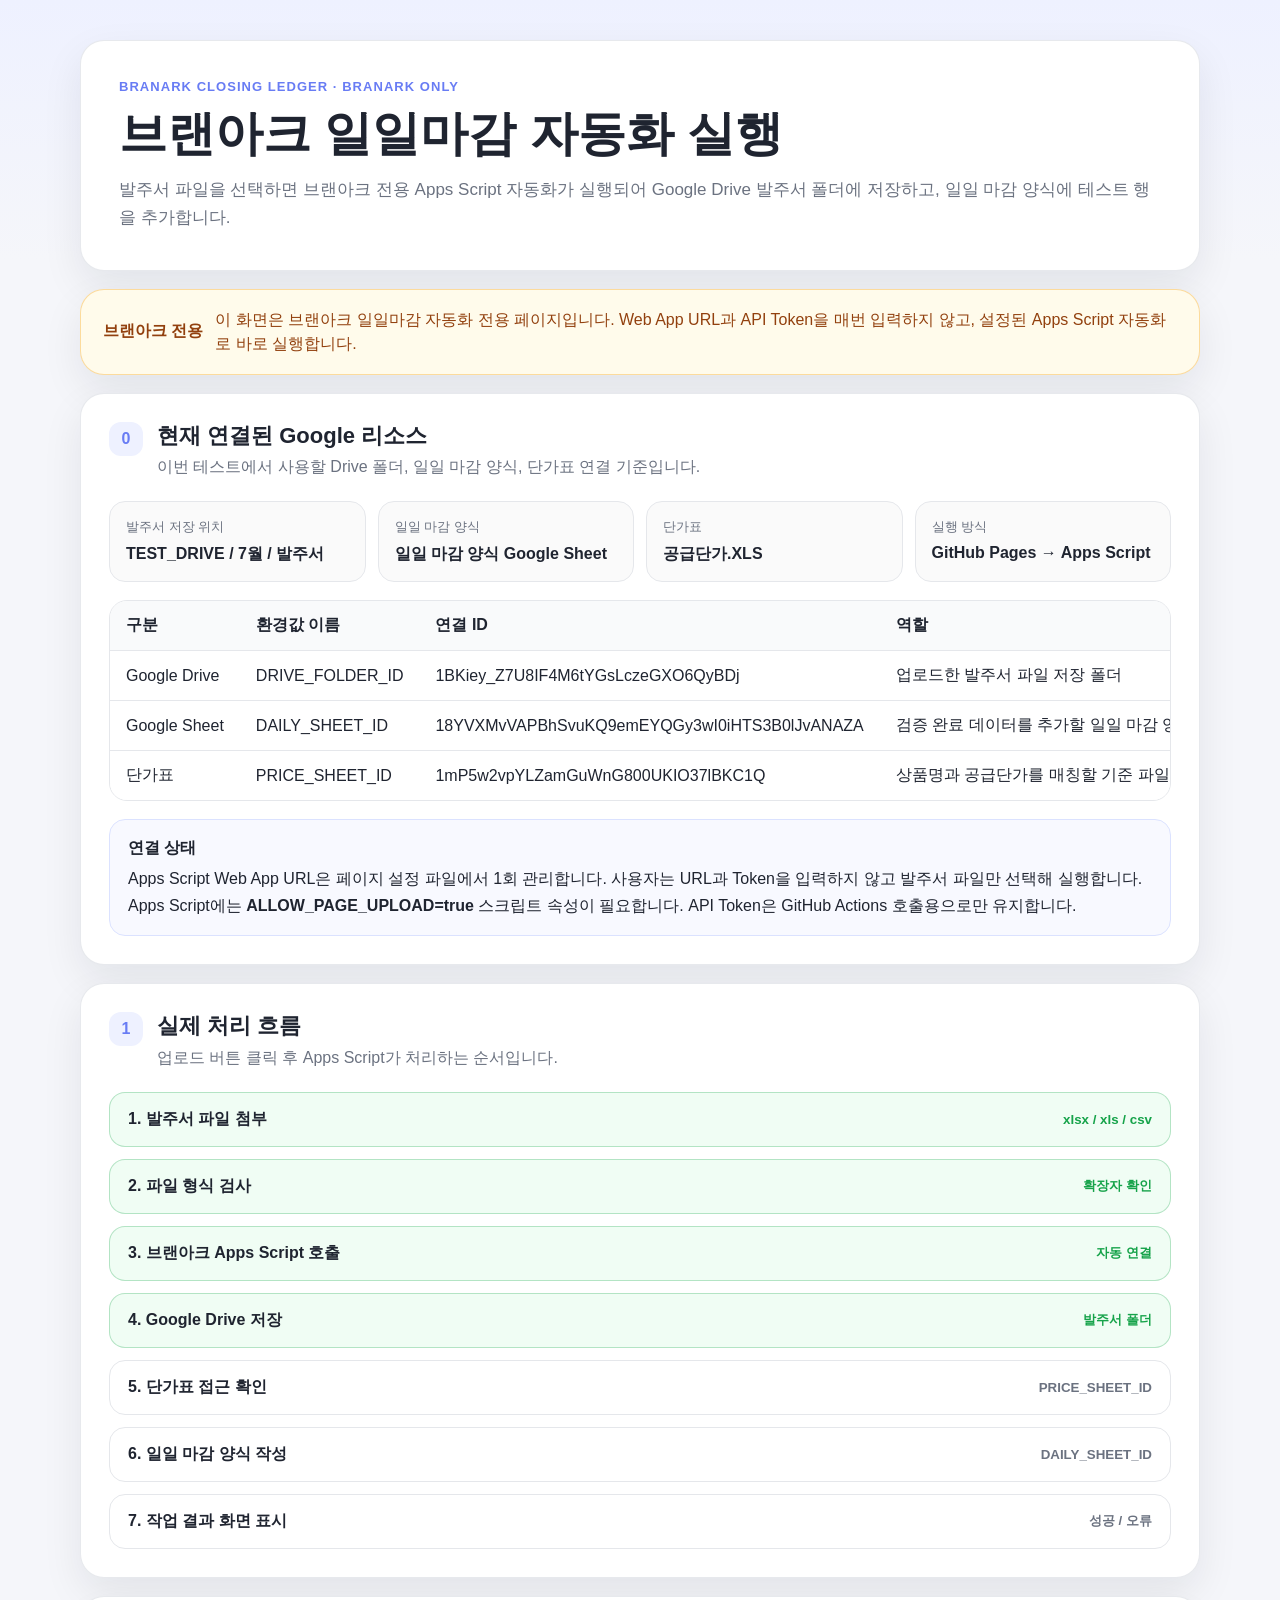
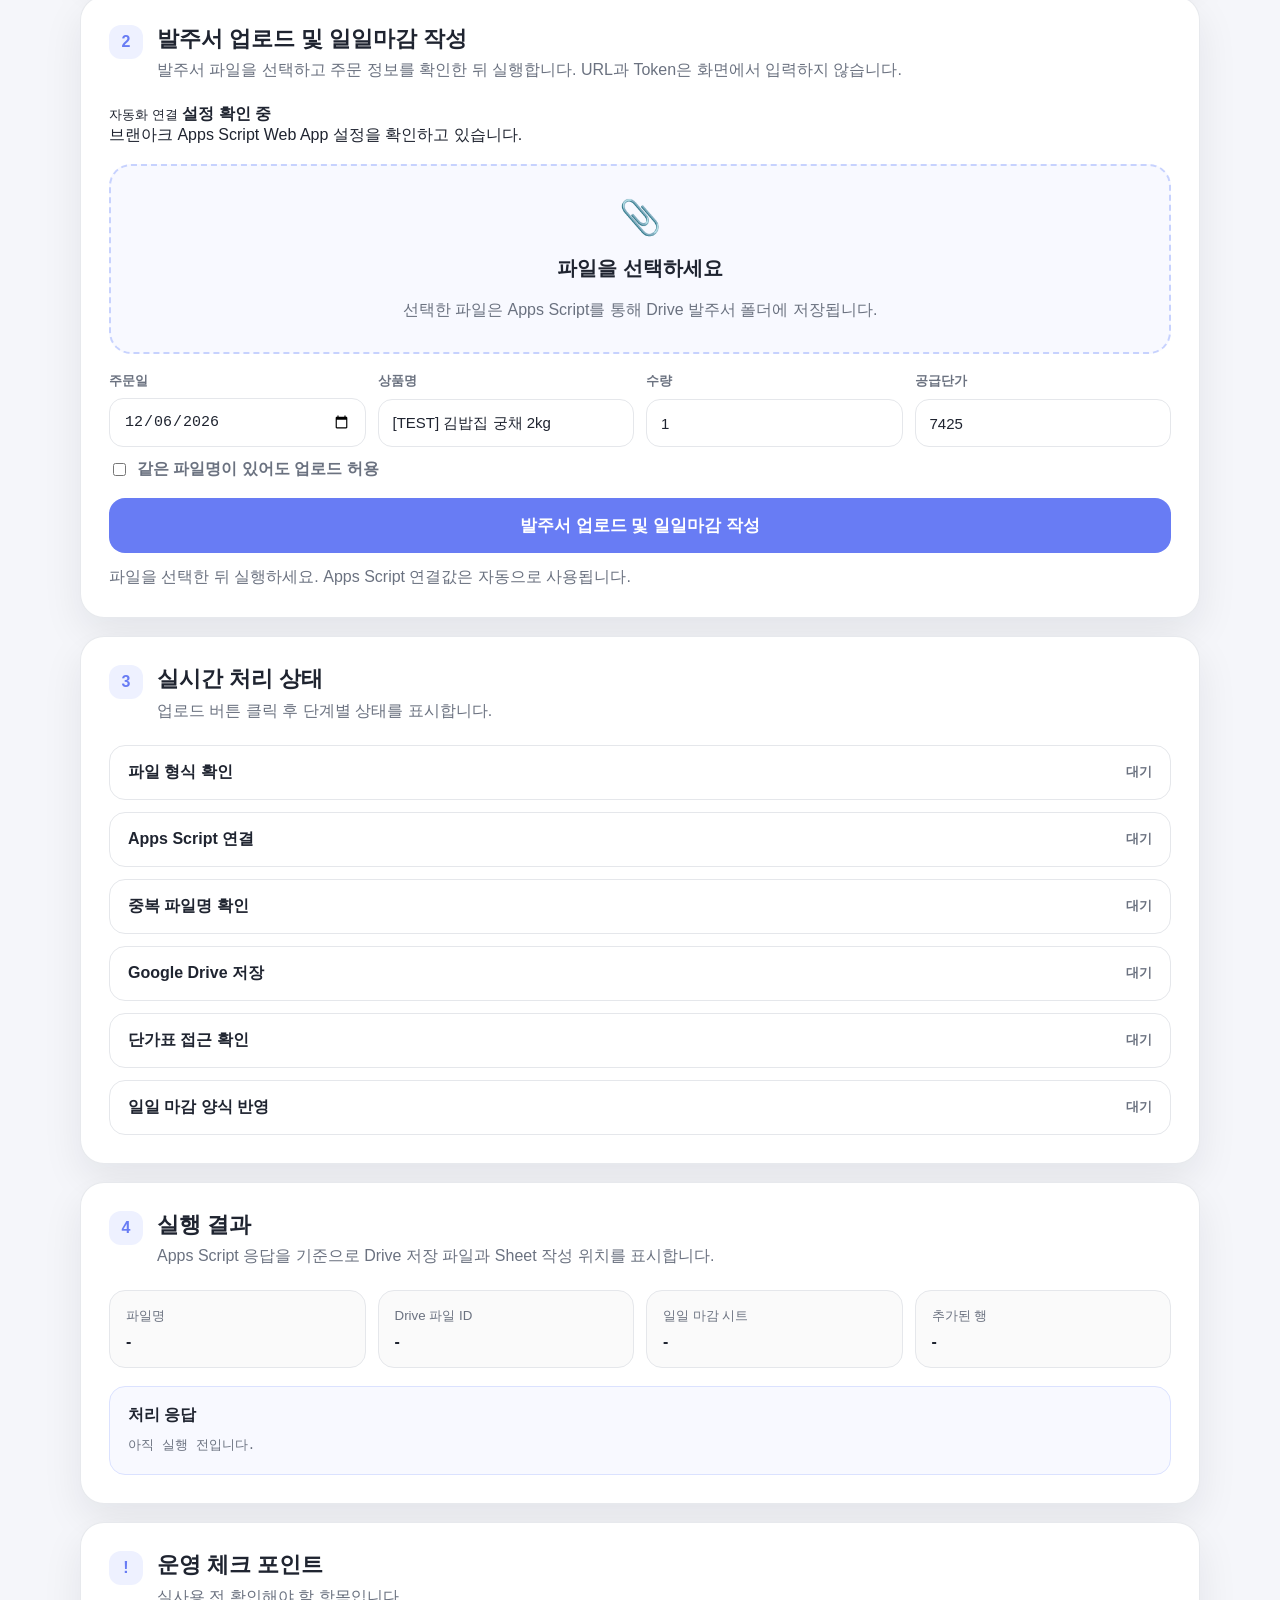
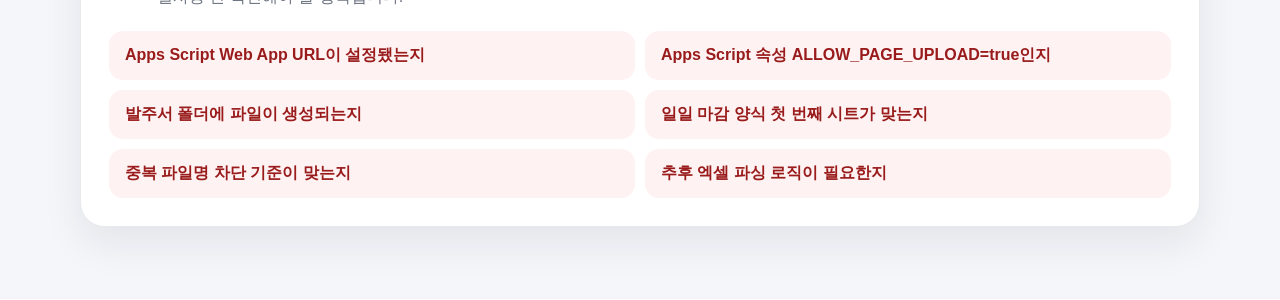
==== commit c9092de2: "feat: remove manual Apps Script credentials from UI" ====
--- a/index.html
+++ b/index.html
@@ -11,12 +11,12 @@
     <section class="hero-card">
       <p class="eyebrow">BRANARK CLOSING LEDGER · BRANARK ONLY</p>
       <h1>브랜아크 일일마감 자동화 실행</h1>
-      <p class="hero-copy">발주서 파일을 선택하면 Google Apps Script를 통해 개인 Google Drive 발주서 폴더에 저장하고, 일일 마감 양식에 테스트 행을 추가합니다.</p>
+      <p class="hero-copy">발주서 파일을 선택하면 브랜아크 전용 Apps Script 자동화가 실행되어 Google Drive 발주서 폴더에 저장하고, 일일 마감 양식에 테스트 행을 추가합니다.</p>
     </section>
 
     <section class="notice-card">
       <strong>브랜아크 전용</strong>
-      <p>이 화면은 브랜아크 일일마감 자동화 전용 페이지입니다. Apps Script Web App을 호출해 Drive 저장과 Sheet 작성을 실제로 수행하며, API Token은 코드에 저장하지 않고 화면에서 입력합니다.</p>
+      <p>이 화면은 브랜아크 일일마감 자동화 전용 페이지입니다. Web App URL과 API Token을 매번 입력하지 않고, 설정된 Apps Script 자동화로 바로 실행합니다.</p>
     </section>
 
     <section class="card result-card">
@@ -69,9 +69,9 @@
       </div>
 
       <div class="rule-box">
-        <strong>실행 전 필요한 값</strong>
-        <p>Apps Script 배포 URL은 <b>/exec</b>로 끝나는 Web App URL이어야 합니다. API Token은 Apps Script의 <b>API_TOKEN</b> 스크립트 속성과 같은 값이어야 합니다.</p>
-        <p>보안을 위해 URL과 Token은 GitHub 코드에 저장하지 않습니다. 필요할 때 화면에서 입력해 실행합니다.</p>
+        <strong>연결 상태</strong>
+        <p>Apps Script Web App URL은 페이지 설정 파일에서 1회 관리합니다. 사용자는 URL과 Token을 입력하지 않고 발주서 파일만 선택해 실행합니다.</p>
+        <p>Apps Script에는 <b>ALLOW_PAGE_UPLOAD=true</b> 스크립트 속성이 필요합니다. API Token은 GitHub Actions 호출용으로만 유지합니다.</p>
       </div>
     </section>
 
@@ -87,7 +87,7 @@
       <ol class="status-list">
         <li data-state="success"><b>1. 발주서 파일 첨부</b><small>xlsx / xls / csv</small></li>
         <li data-state="success"><b>2. 파일 형식 검사</b><small>확장자 확인</small></li>
-        <li data-state="success"><b>3. Apps Script 호출</b><small>Web App URL</small></li>
+        <li data-state="success"><b>3. 브랜아크 Apps Script 호출</b><small>자동 연결</small></li>
         <li data-state="success"><b>4. Google Drive 저장</b><small>발주서 폴더</small></li>
         <li data-state="waiting"><b>5. 단가표 접근 확인</b><small>PRICE_SHEET_ID</small></li>
         <li data-state="waiting"><b>6. 일일 마감 양식 작성</b><small>DAILY_SHEET_ID</small></li>
@@ -100,23 +100,16 @@
         <span>2</span>
         <div>
           <h2>발주서 업로드 및 일일마감 작성</h2>
-          <p>Apps Script URL과 API Token을 입력하고 발주서 파일을 선택한 뒤 실행합니다.</p>
-        </div>
-      </div>
-
-      <div class="form-grid two-columns">
-        <label class="form-field full-width">
-          <small>Apps Script Web App URL</small>
-          <input id="appsScriptUrl" type="url" placeholder="https://script.google.com/macros/s/.../exec" autocomplete="off" />
-        </label>
-        <label class="form-field full-width">
-          <small>API Token</small>
-          <input id="appsScriptToken" type="password" placeholder="Apps Script API_TOKEN 값" autocomplete="off" />
-        </label>
-        <label class="inline-check full-width">
-          <input id="rememberSettings" type="checkbox" />
-          <span>이 브라우저에 Web App URL만 저장하기</span>
-        </label>
+          <p>발주서 파일을 선택하고 주문 정보를 확인한 뒤 실행합니다. URL과 Token은 화면에서 입력하지 않습니다.</p>
+        </div>
+      </div>
+
+      <div class="connection-panel" id="connectionPanel">
+        <div>
+          <small>자동화 연결</small>
+          <strong id="connectionStatus">설정 확인 중</strong>
+        </div>
+        <p id="connectionDescription">브랜아크 Apps Script Web App 설정을 확인하고 있습니다.</p>
       </div>
 
       <label class="upload-box" for="orderFile">
@@ -149,8 +142,8 @@
         </label>
       </div>
 
-      <button id="validateButton" class="primary-button" type="button">Apps Script로 업로드 및 시트 작성</button>
-      <p id="uploadMessage" class="helper-text">Apps Script Web App URL, API Token, 파일을 입력한 뒤 실행하세요.</p>
+      <button id="validateButton" class="primary-button" type="button">발주서 업로드 및 일일마감 작성</button>
+      <p id="uploadMessage" class="helper-text">파일을 선택한 뒤 실행하세요. Apps Script 연결값은 자동으로 사용됩니다.</p>
     </section>
 
     <section class="card">
@@ -203,8 +196,8 @@
         </div>
       </div>
       <div class="error-grid">
-        <span>Apps Script 배포 URL이 /exec인지</span>
-        <span>API Token이 GitHub 코드에 노출되지 않았는지</span>
+        <span>Apps Script Web App URL이 설정됐는지</span>
+        <span>Apps Script 속성 ALLOW_PAGE_UPLOAD=true인지</span>
         <span>발주서 폴더에 파일이 생성되는지</span>
         <span>일일 마감 양식 첫 번째 시트가 맞는지</span>
         <span>중복 파일명 차단 기준이 맞는지</span>
@@ -213,6 +206,7 @@
     </section>
   </main>
 
+  <script src="./web/closing-ledger/config.js"></script>
   <script src="./web/closing-ledger/script.js"></script>
 </body>
 </html>
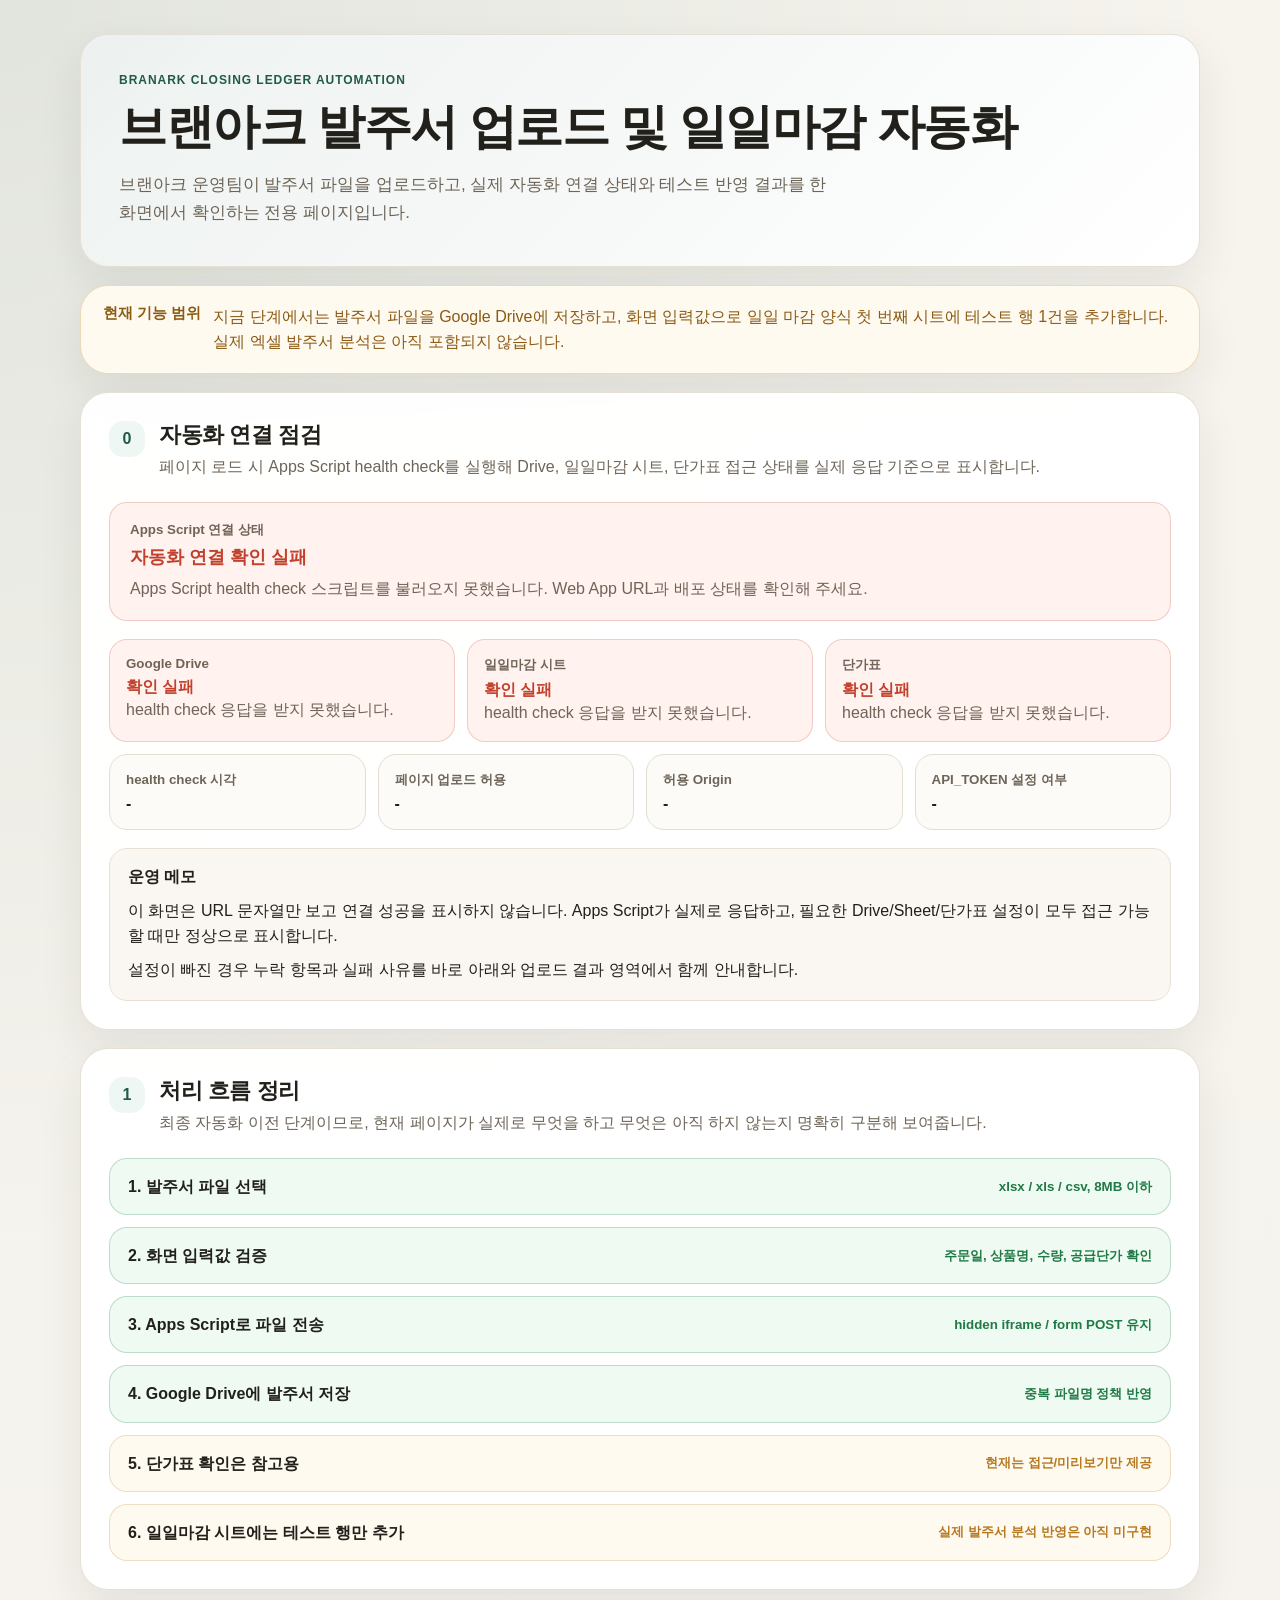
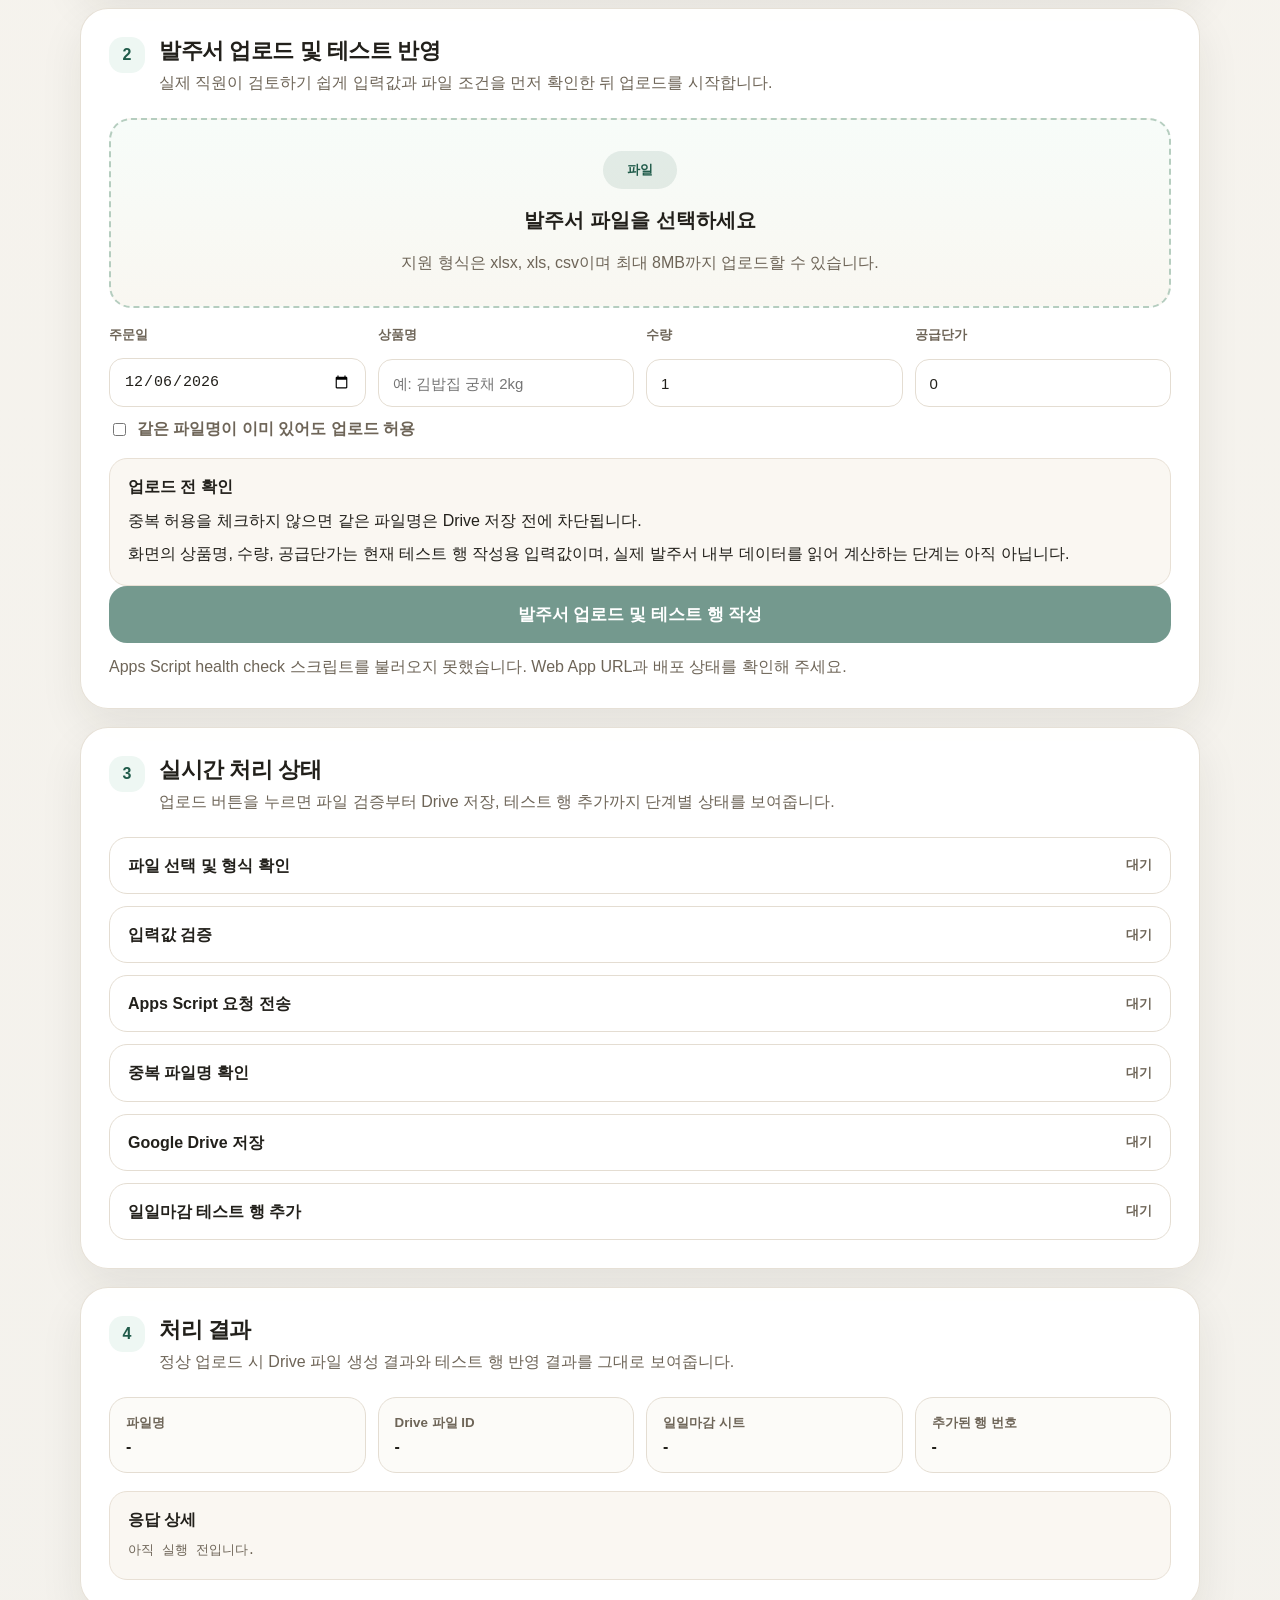
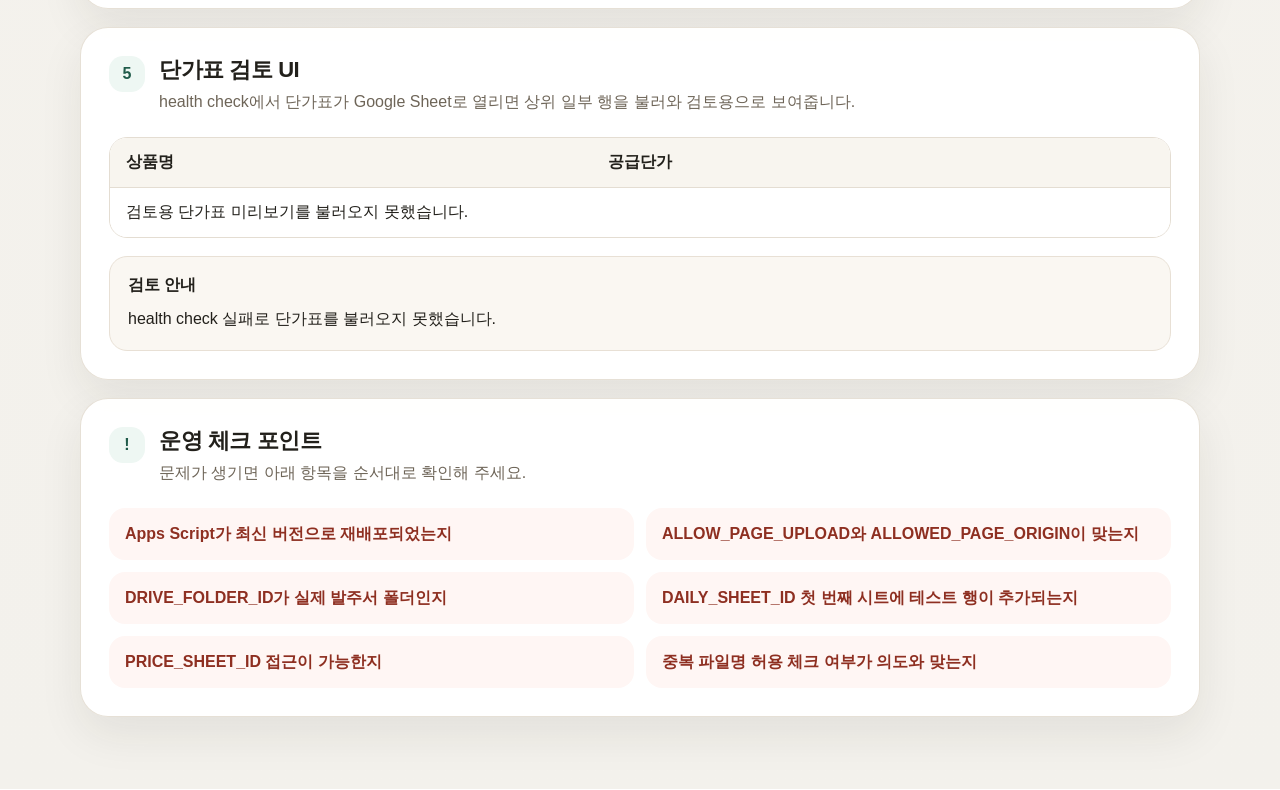
==== commit 0487d7b9: "20260703_1658_closing-ledger_업로드 UI 및 Apps Script 연결 안정화" ====
--- a/index.html
+++ b/index.html
@@ -9,181 +9,202 @@
 <body>
   <main class="page-shell">
     <section class="hero-card">
-      <p class="eyebrow">BRANARK CLOSING LEDGER · BRANARK ONLY</p>
-      <h1>브랜아크 일일마감 자동화 실행</h1>
-      <p class="hero-copy">발주서 파일을 선택하면 브랜아크 전용 Apps Script 자동화가 실행되어 Google Drive 발주서 폴더에 저장하고, 일일 마감 양식에 테스트 행을 추가합니다.</p>
+      <p class="eyebrow">BRANARK CLOSING LEDGER AUTOMATION</p>
+      <h1>브랜아크 발주서 업로드 및 일일마감 자동화</h1>
+      <p class="hero-copy">브랜아크 운영팀이 발주서 파일을 업로드하고, 실제 자동화 연결 상태와 테스트 반영 결과를 한 화면에서 확인하는 전용 페이지입니다.</p>
     </section>
 
     <section class="notice-card">
-      <strong>브랜아크 전용</strong>
-      <p>이 화면은 브랜아크 일일마감 자동화 전용 페이지입니다. Web App URL과 API Token을 매번 입력하지 않고, 설정된 Apps Script 자동화로 바로 실행합니다.</p>
+      <strong>현재 기능 범위</strong>
+      <p>지금 단계에서는 발주서 파일을 Google Drive에 저장하고, 화면 입력값으로 일일 마감 양식 첫 번째 시트에 테스트 행 1건을 추가합니다. 실제 엑셀 발주서 분석은 아직 포함되지 않습니다.</p>
+    </section>
+
+    <section class="card">
+      <div class="section-title">
+        <span>0</span>
+        <div>
+          <h2>자동화 연결 점검</h2>
+          <p>페이지 로드 시 Apps Script health check를 실행해 Drive, 일일마감 시트, 단가표 접근 상태를 실제 응답 기준으로 표시합니다.</p>
+        </div>
+      </div>
+
+      <div class="connection-panel" id="connectionPanel" data-state="loading">
+        <div>
+          <small>Apps Script 연결 상태</small>
+          <strong id="connectionStatus">점검 중</strong>
+        </div>
+        <p id="connectionDescription">브랜아크 Apps Script 응답과 Google 리소스 접근 상태를 확인하고 있습니다.</p>
+      </div>
+
+      <div class="health-grid" id="healthGrid">
+        <article class="health-card" id="healthDriveCard" data-state="waiting">
+          <small>Google Drive</small>
+          <strong id="healthDriveTitle">확인 전</strong>
+          <p id="healthDriveDescription">발주서 저장 폴더 접근 상태를 점검합니다.</p>
+        </article>
+        <article class="health-card" id="healthDailySheetCard" data-state="waiting">
+          <small>일일마감 시트</small>
+          <strong id="healthDailySheetTitle">확인 전</strong>
+          <p id="healthDailySheetDescription">테스트 행을 추가할 첫 번째 시트를 점검합니다.</p>
+        </article>
+        <article class="health-card" id="healthPriceCard" data-state="waiting">
+          <small>단가표</small>
+          <strong id="healthPriceTitle">확인 전</strong>
+          <p id="healthPriceDescription">단가표 파일 또는 시트 접근 상태를 점검합니다.</p>
+        </article>
+      </div>
+
+      <div class="summary-grid compact-grid">
+        <div><small>health check 시각</small><strong id="healthCheckedAt">-</strong></div>
+        <div><small>페이지 업로드 허용</small><strong id="healthAllowPageUpload">-</strong></div>
+        <div><small>허용 Origin</small><strong id="healthAllowedOrigin">-</strong></div>
+        <div><small>API_TOKEN 설정 여부</small><strong id="healthApiToken">-</strong></div>
+      </div>
+
+      <div class="rule-box">
+        <strong>운영 메모</strong>
+        <p>이 화면은 URL 문자열만 보고 연결 성공을 표시하지 않습니다. Apps Script가 실제로 응답하고, 필요한 Drive/Sheet/단가표 설정이 모두 접근 가능할 때만 정상으로 표시합니다.</p>
+        <p>설정이 빠진 경우 누락 항목과 실패 사유를 바로 아래와 업로드 결과 영역에서 함께 안내합니다.</p>
+      </div>
+    </section>
+
+    <section class="card">
+      <div class="section-title">
+        <span>1</span>
+        <div>
+          <h2>처리 흐름 정리</h2>
+          <p>최종 자동화 이전 단계이므로, 현재 페이지가 실제로 무엇을 하고 무엇은 아직 하지 않는지 명확히 구분해 보여줍니다.</p>
+        </div>
+      </div>
+
+      <ol class="status-list static-flow">
+        <li data-state="success"><b>1. 발주서 파일 선택</b><small>xlsx / xls / csv, 8MB 이하</small></li>
+        <li data-state="success"><b>2. 화면 입력값 검증</b><small>주문일, 상품명, 수량, 공급단가 확인</small></li>
+        <li data-state="success"><b>3. Apps Script로 파일 전송</b><small>hidden iframe / form POST 유지</small></li>
+        <li data-state="success"><b>4. Google Drive에 발주서 저장</b><small>중복 파일명 정책 반영</small></li>
+        <li data-state="warning"><b>5. 단가표 확인은 참고용</b><small>현재는 접근/미리보기만 제공</small></li>
+        <li data-state="warning"><b>6. 일일마감 시트에는 테스트 행만 추가</b><small>실제 발주서 분석 반영은 아직 미구현</small></li>
+      </ol>
+    </section>
+
+    <section class="card upload-card">
+      <div class="section-title">
+        <span>2</span>
+        <div>
+          <h2>발주서 업로드 및 테스트 반영</h2>
+          <p>실제 직원이 검토하기 쉽게 입력값과 파일 조건을 먼저 확인한 뒤 업로드를 시작합니다.</p>
+        </div>
+      </div>
+
+      <label class="upload-box" for="orderFile">
+        <input id="orderFile" type="file" accept=".xlsx,.xls,.csv" />
+        <span class="upload-icon">파일</span>
+        <strong id="fileName">발주서 파일을 선택하세요</strong>
+        <em>지원 형식은 xlsx, xls, csv이며 최대 8MB까지 업로드할 수 있습니다.</em>
+      </label>
+
+      <div class="form-grid">
+        <label class="form-field">
+          <small>주문일</small>
+          <input id="orderDate" type="date" />
+        </label>
+        <label class="form-field">
+          <small>상품명</small>
+          <input id="productName" type="text" placeholder="예: 김밥집 궁채 2kg" />
+        </label>
+        <label class="form-field">
+          <small>수량</small>
+          <input id="quantity" type="number" min="1" step="1" value="1" />
+        </label>
+        <label class="form-field">
+          <small>공급단가</small>
+          <input id="supplyPrice" type="number" min="0" step="1" value="0" />
+        </label>
+        <label class="inline-check full-width">
+          <input id="allowDuplicateFile" type="checkbox" />
+          <span>같은 파일명이 이미 있어도 업로드 허용</span>
+        </label>
+      </div>
+
+      <div class="rule-box">
+        <strong>업로드 전 확인</strong>
+        <p>중복 허용을 체크하지 않으면 같은 파일명은 Drive 저장 전에 차단됩니다.</p>
+        <p>화면의 상품명, 수량, 공급단가는 현재 테스트 행 작성용 입력값이며, 실제 발주서 내부 데이터를 읽어 계산하는 단계는 아직 아닙니다.</p>
+      </div>
+
+      <button id="validateButton" class="primary-button" type="button">발주서 업로드 및 테스트 행 작성</button>
+      <p id="uploadMessage" class="helper-text">먼저 health check가 정상인지 확인한 뒤 업로드를 진행하세요.</p>
+    </section>
+
+    <section class="card">
+      <div class="section-title">
+        <span>3</span>
+        <div>
+          <h2>실시간 처리 상태</h2>
+          <p>업로드 버튼을 누르면 파일 검증부터 Drive 저장, 테스트 행 추가까지 단계별 상태를 보여줍니다.</p>
+        </div>
+      </div>
+
+      <ol class="status-list" id="statusList">
+        <li data-state="waiting"><b>파일 선택 및 형식 확인</b><small>대기</small></li>
+        <li data-state="waiting"><b>입력값 검증</b><small>대기</small></li>
+        <li data-state="waiting"><b>Apps Script 요청 전송</b><small>대기</small></li>
+        <li data-state="waiting"><b>중복 파일명 확인</b><small>대기</small></li>
+        <li data-state="waiting"><b>Google Drive 저장</b><small>대기</small></li>
+        <li data-state="waiting"><b>일일마감 테스트 행 추가</b><small>대기</small></li>
+      </ol>
     </section>
 
     <section class="card result-card">
       <div class="section-title">
-        <span>0</span>
-        <div>
-          <h2>현재 연결된 Google 리소스</h2>
-          <p>이번 테스트에서 사용할 Drive 폴더, 일일 마감 양식, 단가표 연결 기준입니다.</p>
+        <span>4</span>
+        <div>
+          <h2>처리 결과</h2>
+          <p>정상 업로드 시 Drive 파일 생성 결과와 테스트 행 반영 결과를 그대로 보여줍니다.</p>
         </div>
       </div>
 
       <div class="summary-grid">
-        <div><small>발주서 저장 위치</small><strong>TEST_DRIVE / 7월 / 발주서</strong></div>
-        <div><small>일일 마감 양식</small><strong>일일 마감 양식 Google Sheet</strong></div>
-        <div><small>단가표</small><strong>공급단가.XLS</strong></div>
-        <div><small>실행 방식</small><strong>GitHub Pages → Apps Script</strong></div>
-      </div>
-
-      <div class="table-wrap compact" style="margin-top: 18px;">
+        <div><small>파일명</small><strong id="resultFileName">-</strong></div>
+        <div><small>Drive 파일 ID</small><strong id="resultFileId">-</strong></div>
+        <div><small>일일마감 시트</small><strong id="resultSheetName">-</strong></div>
+        <div><small>추가된 행 번호</small><strong id="resultRow">-</strong></div>
+      </div>
+
+      <div class="rule-box result-output-box">
+        <strong>응답 상세</strong>
+        <pre id="resultOutput">아직 실행 전입니다.</pre>
+      </div>
+    </section>
+
+    <section class="card table-card">
+      <div class="section-title">
+        <span>5</span>
+        <div>
+          <h2>단가표 검토 UI</h2>
+          <p>health check에서 단가표가 Google Sheet로 열리면 상위 일부 행을 불러와 검토용으로 보여줍니다.</p>
+        </div>
+      </div>
+
+      <div class="table-wrap compact">
         <table>
           <thead>
             <tr>
-              <th>구분</th>
-              <th>환경값 이름</th>
-              <th>연결 ID</th>
-              <th>역할</th>
+              <th>상품명</th>
+              <th>공급단가</th>
             </tr>
           </thead>
-          <tbody>
+          <tbody id="pricePreviewBody">
             <tr>
-              <td>Google Drive</td>
-              <td>DRIVE_FOLDER_ID</td>
-              <td>1BKiey_Z7U8IF4M6tYGsLczeGXO6QyBDj</td>
-              <td>업로드한 발주서 파일 저장 폴더</td>
-            </tr>
-            <tr>
-              <td>Google Sheet</td>
-              <td>DAILY_SHEET_ID</td>
-              <td>18YVXMvVAPBhSvuKQ9emEYQGy3wI0iHTS3B0lJvANAZA</td>
-              <td>검증 완료 데이터를 추가할 일일 마감 양식</td>
-            </tr>
-            <tr>
-              <td>단가표</td>
-              <td>PRICE_SHEET_ID</td>
-              <td>1mP5w2vpYLZamGuWnG800UKIO37lBKC1Q</td>
-              <td>상품명과 공급단가를 매칭할 기준 파일</td>
+              <td colspan="2">단가표를 아직 불러오지 않았습니다.</td>
             </tr>
           </tbody>
         </table>
       </div>
 
       <div class="rule-box">
-        <strong>연결 상태</strong>
-        <p>Apps Script Web App URL은 페이지 설정 파일에서 1회 관리합니다. 사용자는 URL과 Token을 입력하지 않고 발주서 파일만 선택해 실행합니다.</p>
-        <p>Apps Script에는 <b>ALLOW_PAGE_UPLOAD=true</b> 스크립트 속성이 필요합니다. API Token은 GitHub Actions 호출용으로만 유지합니다.</p>
-      </div>
-    </section>
-
-    <section class="card">
-      <div class="section-title">
-        <span>1</span>
-        <div>
-          <h2>실제 처리 흐름</h2>
-          <p>업로드 버튼 클릭 후 Apps Script가 처리하는 순서입니다.</p>
-        </div>
-      </div>
-
-      <ol class="status-list">
-        <li data-state="success"><b>1. 발주서 파일 첨부</b><small>xlsx / xls / csv</small></li>
-        <li data-state="success"><b>2. 파일 형식 검사</b><small>확장자 확인</small></li>
-        <li data-state="success"><b>3. 브랜아크 Apps Script 호출</b><small>자동 연결</small></li>
-        <li data-state="success"><b>4. Google Drive 저장</b><small>발주서 폴더</small></li>
-        <li data-state="waiting"><b>5. 단가표 접근 확인</b><small>PRICE_SHEET_ID</small></li>
-        <li data-state="waiting"><b>6. 일일 마감 양식 작성</b><small>DAILY_SHEET_ID</small></li>
-        <li data-state="waiting"><b>7. 작업 결과 화면 표시</b><small>성공 / 오류</small></li>
-      </ol>
-    </section>
-
-    <section class="card upload-card">
-      <div class="section-title">
-        <span>2</span>
-        <div>
-          <h2>발주서 업로드 및 일일마감 작성</h2>
-          <p>발주서 파일을 선택하고 주문 정보를 확인한 뒤 실행합니다. URL과 Token은 화면에서 입력하지 않습니다.</p>
-        </div>
-      </div>
-
-      <div class="connection-panel" id="connectionPanel">
-        <div>
-          <small>자동화 연결</small>
-          <strong id="connectionStatus">설정 확인 중</strong>
-        </div>
-        <p id="connectionDescription">브랜아크 Apps Script Web App 설정을 확인하고 있습니다.</p>
-      </div>
-
-      <label class="upload-box" for="orderFile">
-        <input id="orderFile" type="file" accept=".xlsx,.xls,.csv" />
-        <span class="upload-icon">📎</span>
-        <strong id="fileName">파일을 선택하세요</strong>
-        <em>선택한 파일은 Apps Script를 통해 Drive 발주서 폴더에 저장됩니다.</em>
-      </label>
-
-      <div class="form-grid">
-        <label class="form-field">
-          <small>주문일</small>
-          <input id="orderDate" type="date" />
-        </label>
-        <label class="form-field">
-          <small>상품명</small>
-          <input id="productName" type="text" value="[TEST] 김밥집 궁채 2kg" />
-        </label>
-        <label class="form-field">
-          <small>수량</small>
-          <input id="quantity" type="number" min="1" step="1" value="1" />
-        </label>
-        <label class="form-field">
-          <small>공급단가</small>
-          <input id="supplyPrice" type="number" min="0" step="1" value="7425" />
-        </label>
-        <label class="inline-check full-width">
-          <input id="allowDuplicateFile" type="checkbox" />
-          <span>같은 파일명이 있어도 업로드 허용</span>
-        </label>
-      </div>
-
-      <button id="validateButton" class="primary-button" type="button">발주서 업로드 및 일일마감 작성</button>
-      <p id="uploadMessage" class="helper-text">파일을 선택한 뒤 실행하세요. Apps Script 연결값은 자동으로 사용됩니다.</p>
-    </section>
-
-    <section class="card">
-      <div class="section-title">
-        <span>3</span>
-        <div>
-          <h2>실시간 처리 상태</h2>
-          <p>업로드 버튼 클릭 후 단계별 상태를 표시합니다.</p>
-        </div>
-      </div>
-
-      <ol class="status-list" id="statusList">
-        <li data-state="waiting"><b>파일 형식 확인</b><small>대기</small></li>
-        <li data-state="waiting"><b>Apps Script 연결</b><small>대기</small></li>
-        <li data-state="waiting"><b>중복 파일명 확인</b><small>대기</small></li>
-        <li data-state="waiting"><b>Google Drive 저장</b><small>대기</small></li>
-        <li data-state="waiting"><b>단가표 접근 확인</b><small>대기</small></li>
-        <li data-state="waiting"><b>일일 마감 양식 반영</b><small>대기</small></li>
-      </ol>
-    </section>
-
-    <section class="card result-card">
-      <div class="section-title">
-        <span>4</span>
-        <div>
-          <h2>실행 결과</h2>
-          <p>Apps Script 응답을 기준으로 Drive 저장 파일과 Sheet 작성 위치를 표시합니다.</p>
-        </div>
-      </div>
-
-      <div class="summary-grid">
-        <div><small>파일명</small><strong id="resultFileName">-</strong></div>
-        <div><small>Drive 파일 ID</small><strong id="resultFileId">-</strong></div>
-        <div><small>일일 마감 시트</small><strong id="resultSheetName">-</strong></div>
-        <div><small>추가된 행</small><strong id="resultRow">-</strong></div>
-      </div>
-
-      <div class="rule-box result-output-box">
-        <strong>처리 응답</strong>
-        <pre id="resultOutput">아직 실행 전입니다.</pre>
+        <strong>검토 안내</strong>
+        <p id="pricePreviewDescription">단가표 접근 상태를 확인하면 이 영역에 검토용 정보가 표시됩니다.</p>
       </div>
     </section>
 
@@ -192,16 +213,16 @@
         <span>!</span>
         <div>
           <h2>운영 체크 포인트</h2>
-          <p>실사용 전 확인해야 할 항목입니다.</p>
+          <p>문제가 생기면 아래 항목을 순서대로 확인해 주세요.</p>
         </div>
       </div>
       <div class="error-grid">
-        <span>Apps Script Web App URL이 설정됐는지</span>
-        <span>Apps Script 속성 ALLOW_PAGE_UPLOAD=true인지</span>
-        <span>발주서 폴더에 파일이 생성되는지</span>
-        <span>일일 마감 양식 첫 번째 시트가 맞는지</span>
-        <span>중복 파일명 차단 기준이 맞는지</span>
-        <span>추후 엑셀 파싱 로직이 필요한지</span>
+        <span>Apps Script가 최신 버전으로 재배포되었는지</span>
+        <span>ALLOW_PAGE_UPLOAD와 ALLOWED_PAGE_ORIGIN이 맞는지</span>
+        <span>DRIVE_FOLDER_ID가 실제 발주서 폴더인지</span>
+        <span>DAILY_SHEET_ID 첫 번째 시트에 테스트 행이 추가되는지</span>
+        <span>PRICE_SHEET_ID 접근이 가능한지</span>
+        <span>중복 파일명 허용 체크 여부가 의도와 맞는지</span>
       </div>
     </section>
   </main>
--- a/web/closing-ledger/styles.css
+++ b/web/closing-ledger/styles.css
@@ -1,46 +1,61 @@
 :root {
-  --bg: #f5f6fa;
-  --card: #ffffff;
-  --text: #1f2430;
-  --muted: #6b7280;
-  --line: #e5e7eb;
-  --primary: #687cf4;
-  --primary-dark: #5266dc;
-  --warning: #f59e0b;
-  --success: #16a34a;
-  --danger: #ef4444;
-  --shadow: 0 16px 40px rgba(15, 23, 42, 0.08);
+  --bg: #f3f1ec;
+  --card: rgba(255, 255, 255, 0.96);
+  --text: #22201b;
+  --muted: #6e6558;
+  --line: #e4ddd2;
+  --primary: #205b4a;
+  --primary-dark: #184739;
+  --primary-soft: #eef7f3;
+  --warning: #b7791f;
+  --warning-soft: #fff8e8;
+  --success: #1f7a45;
+  --success-soft: #effaf3;
+  --danger: #c2412d;
+  --danger-soft: #fff2ef;
+  --shadow: 0 18px 44px rgba(42, 36, 28, 0.08);
 }
 
 * {
   box-sizing: border-box;
 }
 
+html,
+body {
+  min-width: 320px;
+}
+
 body {
   margin: 0;
-  font-family: -apple-system, BlinkMacSystemFont, "Apple SD Gothic Neo", "Noto Sans KR", Arial, sans-serif;
+  font-family: "Pretendard", "Noto Sans KR", "Apple SD Gothic Neo", sans-serif;
   color: var(--text);
-  background: linear-gradient(180deg, #eef1ff 0%, var(--bg) 260px);
+  background:
+    radial-gradient(circle at top left, rgba(32, 91, 74, 0.1), transparent 30%),
+    linear-gradient(180deg, #f7f4ee 0%, var(--bg) 100%);
 }
 
 .page-shell {
   width: min(1120px, calc(100% - 32px));
   margin: 0 auto;
-  padding: 40px 0 72px;
+  padding: 34px 0 72px;
 }
 
 .hero-card,
 .card,
 .notice-card {
   background: var(--card);
-  border: 1px solid rgba(229, 231, 235, 0.9);
-  border-radius: 24px;
+  border: 1px solid rgba(228, 221, 210, 0.9);
+  border-radius: 28px;
   box-shadow: var(--shadow);
+  backdrop-filter: blur(10px);
 }
 
 .hero-card {
   padding: 38px;
   margin-bottom: 18px;
+  background:
+    linear-gradient(135deg, rgba(32, 91, 74, 0.08), rgba(255, 255, 255, 0.96)),
+    var(--card);
 }
 
 .eyebrow {
@@ -48,7 +63,7 @@
   color: var(--primary);
   font-weight: 800;
   letter-spacing: 0.08em;
-  font-size: 13px;
+  font-size: 12px;
 }
 
 h1,
@@ -58,35 +73,38 @@
 }
 
 h1 {
-  font-size: clamp(30px, 5vw, 48px);
+  font-size: clamp(30px, 4.7vw, 48px);
   line-height: 1.16;
+  letter-spacing: -0.03em;
 }
 
 .hero-copy {
-  margin-top: 14px;
+  margin-top: 16px;
   color: var(--muted);
   font-size: 17px;
-  line-height: 1.65;
+  line-height: 1.68;
+  max-width: 720px;
 }
 
 .notice-card {
   display: flex;
   gap: 12px;
-  align-items: center;
+  align-items: flex-start;
   padding: 18px 22px;
   margin-bottom: 18px;
-  border-color: rgba(245, 158, 11, 0.35);
-  background: #fffbeb;
+  border-color: rgba(183, 121, 31, 0.26);
+  background: #fffaf0;
 }
 
 .notice-card strong {
   white-space: nowrap;
-  color: #92400e;
+  color: #8b5a14;
+  font-size: 15px;
 }
 
 .notice-card p {
-  color: #92400e;
-  line-height: 1.5;
+  color: #8b5a14;
+  line-height: 1.6;
 }
 
 .card {
@@ -105,32 +123,154 @@
   display: inline-flex;
   align-items: center;
   justify-content: center;
-  width: 34px;
-  height: 34px;
-  border-radius: 12px;
-  background: #eef1ff;
+  min-width: 36px;
+  height: 36px;
+  padding: 0 12px;
+  border-radius: 14px;
+  background: var(--primary-soft);
   color: var(--primary);
   font-weight: 900;
 }
 
 .section-title h2 {
   font-size: 22px;
-  line-height: 1.25;
+  line-height: 1.28;
+  letter-spacing: -0.02em;
 }
 
 .section-title p {
   margin-top: 6px;
   color: var(--muted);
+  line-height: 1.56;
+}
+
+.connection-panel {
+  display: grid;
+  gap: 8px;
+  padding: 18px 20px;
+  border-radius: 18px;
+  border: 1px solid var(--line);
+  background: #fcfbf8;
+}
+
+.connection-panel small,
+.health-card small,
+.summary-grid small,
+.form-field small {
+  display: block;
+  color: var(--muted);
+  font-weight: 800;
+  margin-bottom: 6px;
+}
+
+.connection-panel strong {
+  display: block;
+  font-size: 18px;
+}
+
+.connection-panel p {
+  color: var(--muted);
+  line-height: 1.56;
+}
+
+.connection-panel[data-state="success"] {
+  border-color: rgba(31, 122, 69, 0.24);
+  background: var(--success-soft);
+}
+
+.connection-panel[data-state="success"] strong {
+  color: var(--success);
+}
+
+.connection-panel[data-state="error"] {
+  border-color: rgba(194, 65, 45, 0.22);
+  background: var(--danger-soft);
+}
+
+.connection-panel[data-state="error"] strong {
+  color: var(--danger);
+}
+
+.connection-panel[data-state="loading"] {
+  border-color: rgba(183, 121, 31, 0.24);
+  background: var(--warning-soft);
+}
+
+.connection-panel[data-state="loading"] strong {
+  color: var(--warning);
+}
+
+.health-grid,
+.summary-grid,
+.error-grid {
+  display: grid;
+  gap: 12px;
+}
+
+.health-grid {
+  grid-template-columns: repeat(3, 1fr);
+  margin-top: 18px;
+}
+
+.health-card,
+.summary-grid div {
+  padding: 16px;
+  border: 1px solid var(--line);
+  border-radius: 18px;
+  background: #fcfbf8;
+}
+
+.health-card strong,
+.summary-grid strong {
+  display: block;
+  word-break: break-word;
+}
+
+.health-card p {
+  color: var(--muted);
   line-height: 1.5;
+}
+
+.health-card[data-state="success"] {
+  border-color: rgba(31, 122, 69, 0.24);
+  background: var(--success-soft);
+}
+
+.health-card[data-state="success"] strong {
+  color: var(--success);
+}
+
+.health-card[data-state="error"] {
+  border-color: rgba(194, 65, 45, 0.22);
+  background: var(--danger-soft);
+}
+
+.health-card[data-state="error"] strong {
+  color: var(--danger);
+}
+
+.health-card[data-state="processing"],
+.health-card[data-state="waiting"] {
+  border-color: rgba(183, 121, 31, 0.18);
+  background: #fffdf8;
+}
+
+.health-card[data-state="processing"] strong {
+  color: var(--warning);
+}
+
+.compact-grid {
+  margin-top: 12px;
+  grid-template-columns: repeat(4, 1fr);
 }
 
 .upload-box {
   display: grid;
   place-items: center;
   min-height: 190px;
-  border: 2px dashed #c7d2fe;
+  border: 2px dashed #b5cdbf;
   border-radius: 22px;
-  background: #f8f9ff;
+  background: linear-gradient(180deg, #f7fcf9 0%, #f9f7f1 100%);
   cursor: pointer;
   text-align: center;
   padding: 26px;
@@ -142,19 +282,31 @@
 }
 
 .upload-icon {
-  font-size: 34px;
-  margin-bottom: 8px;
+  display: inline-flex;
+  align-items: center;
+  justify-content: center;
+  min-width: 74px;
+  height: 38px;
+  padding: 0 16px;
+  margin-bottom: 10px;
+  border-radius: 999px;
+  background: rgba(32, 91, 74, 0.1);
+  color: var(--primary);
+  font-size: 13px;
+  font-weight: 800;
 }
 
 .upload-box strong {
   display: block;
   font-size: 20px;
+  line-height: 1.35;
 }
 
 .upload-box em {
   margin-top: 8px;
   color: var(--muted);
   font-style: normal;
+  line-height: 1.52;
 }
 
 .form-grid {
@@ -164,25 +316,16 @@
   margin: 18px 0;
 }
 
-.form-grid.two-columns {
-  grid-template-columns: repeat(2, 1fr);
-}
-
 .form-field {
   display: grid;
   gap: 8px;
-}
-
-.form-field small {
-  color: var(--muted);
-  font-weight: 800;
 }
 
 .form-field input {
   width: 100%;
   border: 1px solid var(--line);
   border-radius: 14px;
-  padding: 14px 14px;
+  padding: 14px;
   color: var(--text);
   background: #fff;
   font-size: 15px;
@@ -190,8 +333,8 @@
 }
 
 .form-field input:focus {
-  border-color: var(--primary);
-  box-shadow: 0 0 0 3px rgba(104, 124, 244, 0.14);
+  border-color: rgba(32, 91, 74, 0.6);
+  box-shadow: 0 0 0 3px rgba(32, 91, 74, 0.12);
 }
 
 .full-width {
@@ -208,29 +351,32 @@
 
 .primary-button {
   border: 0;
-  border-radius: 16px;
+  border-radius: 18px;
   background: var(--primary);
   color: white;
   font-size: 17px;
   font-weight: 800;
-  padding: 16px 22px;
+  padding: 17px 22px;
   cursor: pointer;
   width: 100%;
+  transition: background 0.18s ease, transform 0.18s ease;
 }
 
 .primary-button:hover {
   background: var(--primary-dark);
+  transform: translateY(-1px);
 }
 
 .primary-button:disabled {
   cursor: not-allowed;
   opacity: 0.62;
+  transform: none;
 }
 
 .helper-text {
   margin-top: 12px;
   color: var(--muted);
-  line-height: 1.5;
+  line-height: 1.56;
 }
 
 .status-list {
@@ -248,18 +394,23 @@
   gap: 16px;
   padding: 16px 18px;
   border: 1px solid var(--line);
-  border-radius: 16px;
+  border-radius: 18px;
   background: #fff;
 }
 
+.status-list b {
+  line-height: 1.45;
+}
+
 .status-list small {
   color: var(--muted);
   font-weight: 700;
+  text-align: right;
 }
 
 .status-list li[data-state="success"] {
-  border-color: rgba(22, 163, 74, 0.28);
-  background: #f0fdf4;
+  border-color: rgba(31, 122, 69, 0.24);
+  background: var(--success-soft);
 }
 
 .status-list li[data-state="success"] small {
@@ -267,80 +418,72 @@
 }
 
 .status-list li[data-state="processing"] {
-  border-color: rgba(245, 158, 11, 0.32);
-  background: #fffbeb;
+  border-color: rgba(183, 121, 31, 0.22);
+  background: var(--warning-soft);
 }
 
 .status-list li[data-state="processing"] small {
   color: var(--warning);
 }
 
+.status-list li[data-state="warning"] {
+  border-color: rgba(183, 121, 31, 0.22);
+  background: #fffaf0;
+}
+
+.status-list li[data-state="warning"] small {
+  color: var(--warning);
+}
+
 .status-list li[data-state="error"] {
-  border-color: rgba(239, 68, 68, 0.28);
-  background: #fef2f2;
+  border-color: rgba(194, 65, 45, 0.22);
+  background: var(--danger-soft);
 }
 
 .status-list li[data-state="error"] small {
   color: var(--danger);
 }
 
+.static-flow {
+  margin-top: 4px;
+}
+
 .summary-grid {
-  display: grid;
   grid-template-columns: repeat(4, 1fr);
-  gap: 12px;
-}
-
-.summary-grid div {
-  padding: 16px;
-  border: 1px solid var(--line);
-  border-radius: 16px;
-  background: #fafafa;
-}
-
-.summary-grid small {
+}
+
+.rule-box {
+  margin-top: 18px;
+  padding: 18px;
+  border-radius: 18px;
+  background: #faf7f2;
+  border: 1px solid #e8e0d5;
+}
+
+.rule-box strong {
   display: block;
-  color: var(--muted);
-  margin-bottom: 8px;
-}
-
-.summary-grid strong {
-  word-break: break-all;
-}
-
-.check-list {
-  display: grid;
-  gap: 10px;
-  margin: 18px 0 0;
-  padding: 0;
-  list-style: none;
-}
-
-.check-list li {
-  padding: 14px 16px;
-  border-radius: 14px;
-  font-weight: 700;
-}
-
-.check-list .success {
-  background: #f0fdf4;
-  color: #166534;
-}
-
-.check-list .warning {
-  background: #fffbeb;
-  color: #92400e;
+  margin-bottom: 10px;
+}
+
+.rule-box p {
+  line-height: 1.58;
+}
+
+.rule-box p + p {
+  margin-top: 8px;
 }
 
 .table-wrap {
   overflow-x: auto;
   border: 1px solid var(--line);
   border-radius: 18px;
+  background: #fff;
 }
 
 table {
   width: 100%;
   border-collapse: collapse;
-  min-width: 720px;
+  min-width: 560px;
   background: white;
 }
 
@@ -357,29 +500,12 @@
 }
 
 th {
-  background: #f9fafb;
+  background: #f8f5ef;
   font-weight: 900;
 }
 
 tr:last-child td {
   border-bottom: 0;
-}
-
-.rule-box {
-  margin-top: 18px;
-  padding: 18px;
-  border-radius: 16px;
-  background: #f8f9ff;
-  border: 1px solid #dbe2ff;
-}
-
-.rule-box strong {
-  display: block;
-  margin-bottom: 10px;
-}
-
-.rule-box p + p {
-  margin-top: 6px;
 }
 
 .result-output-box pre {
@@ -392,18 +518,27 @@
 }
 
 .error-grid {
-  display: grid;
   grid-template-columns: repeat(2, 1fr);
-  gap: 10px;
 }
 
 .error-grid span {
   display: block;
   padding: 14px 16px;
-  border-radius: 14px;
-  background: #fef2f2;
-  color: #991b1b;
+  border-radius: 16px;
+  background: #fff6f4;
+  color: #8e2f21;
   font-weight: 800;
+  line-height: 1.5;
+}
+
+@media (max-width: 920px) {
+  .health-grid,
+  .summary-grid,
+  .compact-grid,
+  .form-grid,
+  .error-grid {
+    grid-template-columns: 1fr 1fr;
+  }
 }
 
 @media (max-width: 760px) {
@@ -413,25 +548,31 @@
   }
 
   .hero-card,
-  .card {
+  .card,
+  .notice-card {
     padding: 22px;
-    border-radius: 20px;
-  }
-
-  .notice-card {
+    border-radius: 22px;
+  }
+
+  .notice-card,
+  .status-list li {
+    flex-direction: column;
     align-items: flex-start;
-    flex-direction: column;
-  }
-
+  }
+
+  .health-grid,
   .summary-grid,
-  .error-grid,
+  .compact-grid,
   .form-grid,
-  .form-grid.two-columns {
+  .error-grid {
     grid-template-columns: 1fr;
   }
 
-  .status-list li {
-    align-items: flex-start;
-    flex-direction: column;
-  }
-}
+  .status-list small {
+    text-align: left;
+  }
+
+  table {
+    min-width: 460px;
+  }
+}
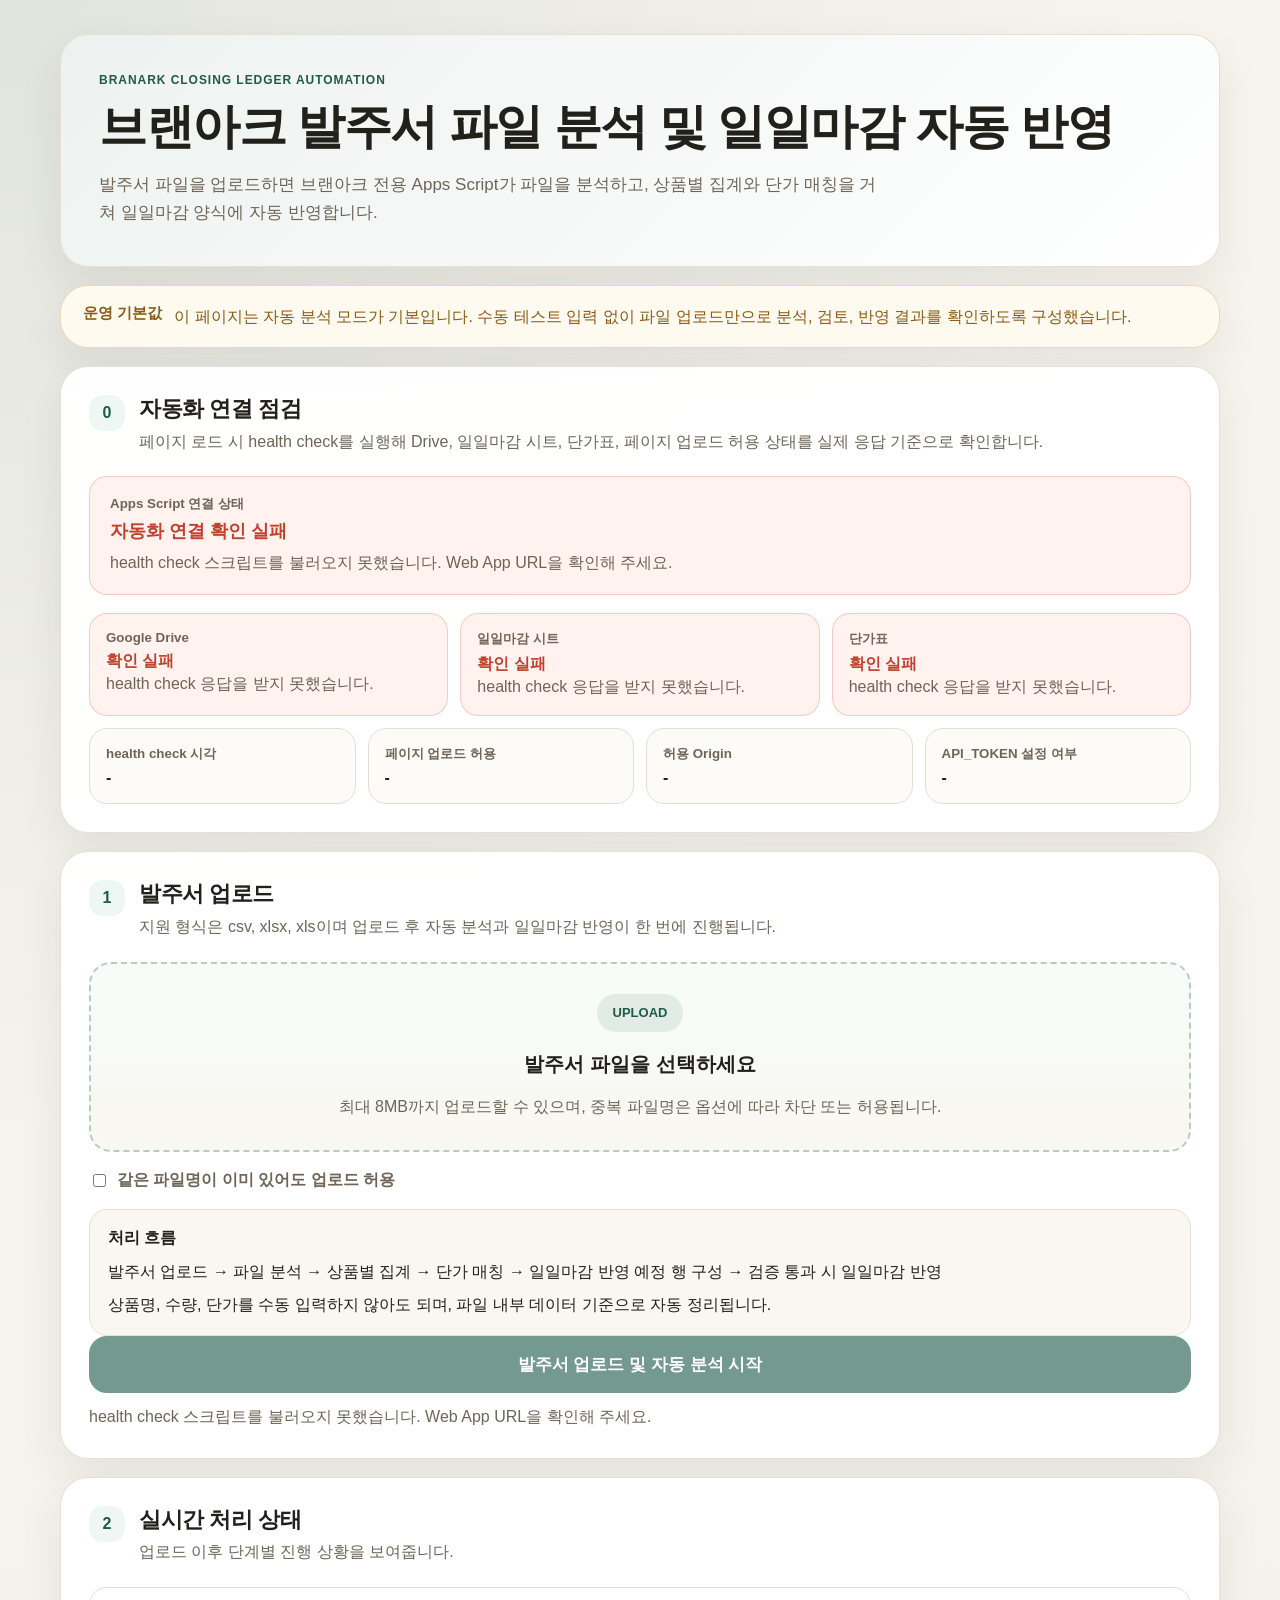
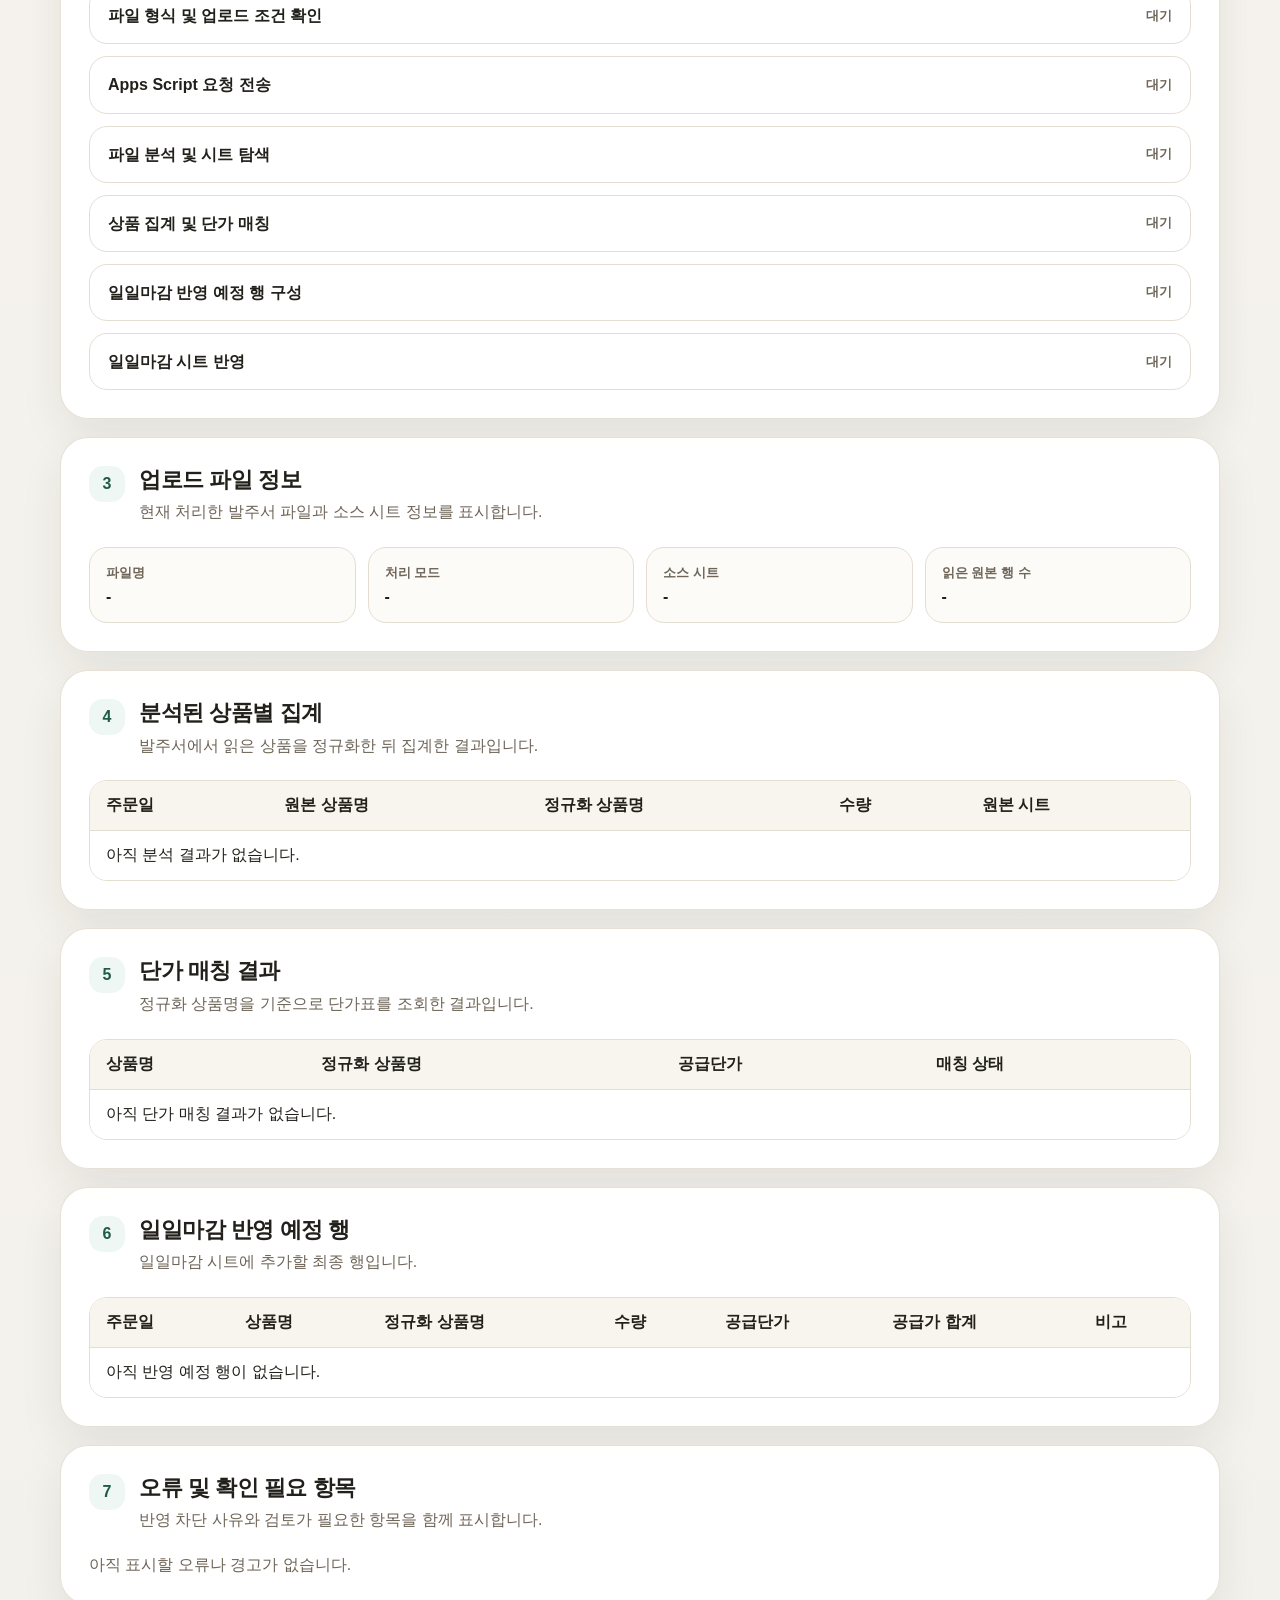
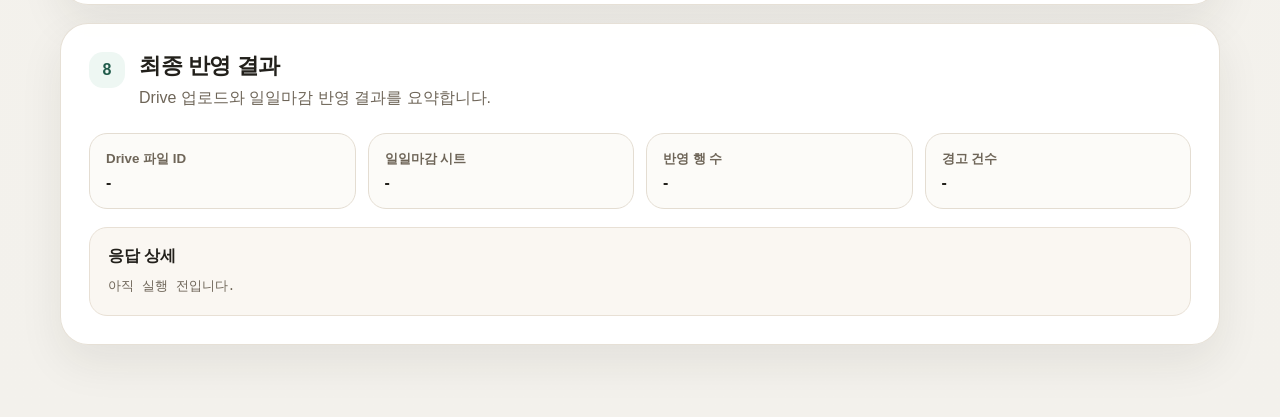
==== commit 324b5e80: "20260703_1852_closing-ledger_실파일 파서 및 자동 반영 구현" ====
--- a/index.html
+++ b/index.html
@@ -3,20 +3,20 @@
 <head>
   <meta charset="utf-8" />
   <meta name="viewport" content="width=device-width, initial-scale=1" />
-  <title>브랜아크 일일마감 자동화</title>
+  <title>브랜아크 발주서 일일마감 자동화</title>
   <link rel="stylesheet" href="./web/closing-ledger/styles.css" />
 </head>
 <body>
   <main class="page-shell">
     <section class="hero-card">
       <p class="eyebrow">BRANARK CLOSING LEDGER AUTOMATION</p>
-      <h1>브랜아크 발주서 업로드 및 일일마감 자동화</h1>
-      <p class="hero-copy">브랜아크 운영팀이 발주서 파일을 업로드하고, 실제 자동화 연결 상태와 테스트 반영 결과를 한 화면에서 확인하는 전용 페이지입니다.</p>
+      <h1>브랜아크 발주서 파일 분석 및 일일마감 자동 반영</h1>
+      <p class="hero-copy">발주서 파일을 업로드하면 브랜아크 전용 Apps Script가 파일을 분석하고, 상품별 집계와 단가 매칭을 거쳐 일일마감 양식에 자동 반영합니다.</p>
     </section>
 
     <section class="notice-card">
-      <strong>현재 기능 범위</strong>
-      <p>지금 단계에서는 발주서 파일을 Google Drive에 저장하고, 화면 입력값으로 일일 마감 양식 첫 번째 시트에 테스트 행 1건을 추가합니다. 실제 엑셀 발주서 분석은 아직 포함되지 않습니다.</p>
+      <strong>운영 기본값</strong>
+      <p>이 페이지는 자동 분석 모드가 기본입니다. 수동 테스트 입력 없이 파일 업로드만으로 분석, 검토, 반영 결과를 확인하도록 구성했습니다.</p>
     </section>
 
     <section class="card">
@@ -24,7 +24,7 @@
         <span>0</span>
         <div>
           <h2>자동화 연결 점검</h2>
-          <p>페이지 로드 시 Apps Script health check를 실행해 Drive, 일일마감 시트, 단가표 접근 상태를 실제 응답 기준으로 표시합니다.</p>
+          <p>페이지 로드 시 health check를 실행해 Drive, 일일마감 시트, 단가표, 페이지 업로드 허용 상태를 실제 응답 기준으로 확인합니다.</p>
         </div>
       </div>
 
@@ -33,10 +33,10 @@
           <small>Apps Script 연결 상태</small>
           <strong id="connectionStatus">점검 중</strong>
         </div>
-        <p id="connectionDescription">브랜아크 Apps Script 응답과 Google 리소스 접근 상태를 확인하고 있습니다.</p>
-      </div>
-
-      <div class="health-grid" id="healthGrid">
+        <p id="connectionDescription">브랜아크 자동화 연결 상태를 확인하고 있습니다.</p>
+      </div>
+
+      <div class="health-grid">
         <article class="health-card" id="healthDriveCard" data-state="waiting">
           <small>Google Drive</small>
           <strong id="healthDriveTitle">확인 전</strong>
@@ -45,7 +45,7 @@
         <article class="health-card" id="healthDailySheetCard" data-state="waiting">
           <small>일일마감 시트</small>
           <strong id="healthDailySheetTitle">확인 전</strong>
-          <p id="healthDailySheetDescription">테스트 행을 추가할 첫 번째 시트를 점검합니다.</p>
+          <p id="healthDailySheetDescription">헤더 구조와 반영 대상 시트를 점검합니다.</p>
         </article>
         <article class="health-card" id="healthPriceCard" data-state="waiting">
           <small>단가표</small>
@@ -60,66 +60,25 @@
         <div><small>허용 Origin</small><strong id="healthAllowedOrigin">-</strong></div>
         <div><small>API_TOKEN 설정 여부</small><strong id="healthApiToken">-</strong></div>
       </div>
-
-      <div class="rule-box">
-        <strong>운영 메모</strong>
-        <p>이 화면은 URL 문자열만 보고 연결 성공을 표시하지 않습니다. Apps Script가 실제로 응답하고, 필요한 Drive/Sheet/단가표 설정이 모두 접근 가능할 때만 정상으로 표시합니다.</p>
-        <p>설정이 빠진 경우 누락 항목과 실패 사유를 바로 아래와 업로드 결과 영역에서 함께 안내합니다.</p>
-      </div>
-    </section>
-
-    <section class="card">
+    </section>
+
+    <section class="card upload-card">
       <div class="section-title">
         <span>1</span>
         <div>
-          <h2>처리 흐름 정리</h2>
-          <p>최종 자동화 이전 단계이므로, 현재 페이지가 실제로 무엇을 하고 무엇은 아직 하지 않는지 명확히 구분해 보여줍니다.</p>
-        </div>
-      </div>
-
-      <ol class="status-list static-flow">
-        <li data-state="success"><b>1. 발주서 파일 선택</b><small>xlsx / xls / csv, 8MB 이하</small></li>
-        <li data-state="success"><b>2. 화면 입력값 검증</b><small>주문일, 상품명, 수량, 공급단가 확인</small></li>
-        <li data-state="success"><b>3. Apps Script로 파일 전송</b><small>hidden iframe / form POST 유지</small></li>
-        <li data-state="success"><b>4. Google Drive에 발주서 저장</b><small>중복 파일명 정책 반영</small></li>
-        <li data-state="warning"><b>5. 단가표 확인은 참고용</b><small>현재는 접근/미리보기만 제공</small></li>
-        <li data-state="warning"><b>6. 일일마감 시트에는 테스트 행만 추가</b><small>실제 발주서 분석 반영은 아직 미구현</small></li>
-      </ol>
-    </section>
-
-    <section class="card upload-card">
-      <div class="section-title">
-        <span>2</span>
-        <div>
-          <h2>발주서 업로드 및 테스트 반영</h2>
-          <p>실제 직원이 검토하기 쉽게 입력값과 파일 조건을 먼저 확인한 뒤 업로드를 시작합니다.</p>
+          <h2>발주서 업로드</h2>
+          <p>지원 형식은 csv, xlsx, xls이며 업로드 후 자동 분석과 일일마감 반영이 한 번에 진행됩니다.</p>
         </div>
       </div>
 
       <label class="upload-box" for="orderFile">
-        <input id="orderFile" type="file" accept=".xlsx,.xls,.csv" />
-        <span class="upload-icon">파일</span>
+        <input id="orderFile" type="file" accept=".csv,.xlsx,.xls" />
+        <span class="upload-icon">UPLOAD</span>
         <strong id="fileName">발주서 파일을 선택하세요</strong>
-        <em>지원 형식은 xlsx, xls, csv이며 최대 8MB까지 업로드할 수 있습니다.</em>
+        <em>최대 8MB까지 업로드할 수 있으며, 중복 파일명은 옵션에 따라 차단 또는 허용됩니다.</em>
       </label>
 
-      <div class="form-grid">
-        <label class="form-field">
-          <small>주문일</small>
-          <input id="orderDate" type="date" />
-        </label>
-        <label class="form-field">
-          <small>상품명</small>
-          <input id="productName" type="text" placeholder="예: 김밥집 궁채 2kg" />
-        </label>
-        <label class="form-field">
-          <small>수량</small>
-          <input id="quantity" type="number" min="1" step="1" value="1" />
-        </label>
-        <label class="form-field">
-          <small>공급단가</small>
-          <input id="supplyPrice" type="number" min="0" step="1" value="0" />
-        </label>
+      <div class="form-grid single-row">
         <label class="inline-check full-width">
           <input id="allowDuplicateFile" type="checkbox" />
           <span>같은 파일명이 이미 있어도 업로드 허용</span>
@@ -127,53 +86,75 @@
       </div>
 
       <div class="rule-box">
-        <strong>업로드 전 확인</strong>
-        <p>중복 허용을 체크하지 않으면 같은 파일명은 Drive 저장 전에 차단됩니다.</p>
-        <p>화면의 상품명, 수량, 공급단가는 현재 테스트 행 작성용 입력값이며, 실제 발주서 내부 데이터를 읽어 계산하는 단계는 아직 아닙니다.</p>
-      </div>
-
-      <button id="validateButton" class="primary-button" type="button">발주서 업로드 및 테스트 행 작성</button>
-      <p id="uploadMessage" class="helper-text">먼저 health check가 정상인지 확인한 뒤 업로드를 진행하세요.</p>
+        <strong>처리 흐름</strong>
+        <p>발주서 업로드 → 파일 분석 → 상품별 집계 → 단가 매칭 → 일일마감 반영 예정 행 구성 → 검증 통과 시 일일마감 반영</p>
+        <p>상품명, 수량, 단가를 수동 입력하지 않아도 되며, 파일 내부 데이터 기준으로 자동 정리됩니다.</p>
+      </div>
+
+      <button id="validateButton" class="primary-button" type="button">발주서 업로드 및 자동 분석 시작</button>
+      <p id="uploadMessage" class="helper-text">자동화 연결이 정상이면 업로드 버튼이 활성화됩니다.</p>
+    </section>
+
+    <section class="card">
+      <div class="section-title">
+        <span>2</span>
+        <div>
+          <h2>실시간 처리 상태</h2>
+          <p>업로드 이후 단계별 진행 상황을 보여줍니다.</p>
+        </div>
+      </div>
+
+      <ol class="status-list" id="statusList">
+        <li data-state="waiting"><b>파일 형식 및 업로드 조건 확인</b><small>대기</small></li>
+        <li data-state="waiting"><b>Apps Script 요청 전송</b><small>대기</small></li>
+        <li data-state="waiting"><b>파일 분석 및 시트 탐색</b><small>대기</small></li>
+        <li data-state="waiting"><b>상품 집계 및 단가 매칭</b><small>대기</small></li>
+        <li data-state="waiting"><b>일일마감 반영 예정 행 구성</b><small>대기</small></li>
+        <li data-state="waiting"><b>일일마감 시트 반영</b><small>대기</small></li>
+      </ol>
     </section>
 
     <section class="card">
       <div class="section-title">
         <span>3</span>
         <div>
-          <h2>실시간 처리 상태</h2>
-          <p>업로드 버튼을 누르면 파일 검증부터 Drive 저장, 테스트 행 추가까지 단계별 상태를 보여줍니다.</p>
-        </div>
-      </div>
-
-      <ol class="status-list" id="statusList">
-        <li data-state="waiting"><b>파일 선택 및 형식 확인</b><small>대기</small></li>
-        <li data-state="waiting"><b>입력값 검증</b><small>대기</small></li>
-        <li data-state="waiting"><b>Apps Script 요청 전송</b><small>대기</small></li>
-        <li data-state="waiting"><b>중복 파일명 확인</b><small>대기</small></li>
-        <li data-state="waiting"><b>Google Drive 저장</b><small>대기</small></li>
-        <li data-state="waiting"><b>일일마감 테스트 행 추가</b><small>대기</small></li>
-      </ol>
-    </section>
-
-    <section class="card result-card">
+          <h2>업로드 파일 정보</h2>
+          <p>현재 처리한 발주서 파일과 소스 시트 정보를 표시합니다.</p>
+        </div>
+      </div>
+
+      <div class="summary-grid" id="fileInfoGrid">
+        <div><small>파일명</small><strong id="summaryFileName">-</strong></div>
+        <div><small>처리 모드</small><strong id="summaryMode">-</strong></div>
+        <div><small>소스 시트</small><strong id="summarySourceSheets">-</strong></div>
+        <div><small>읽은 원본 행 수</small><strong id="summarySourceRows">-</strong></div>
+      </div>
+    </section>
+
+    <section class="card table-card">
       <div class="section-title">
         <span>4</span>
         <div>
-          <h2>처리 결과</h2>
-          <p>정상 업로드 시 Drive 파일 생성 결과와 테스트 행 반영 결과를 그대로 보여줍니다.</p>
-        </div>
-      </div>
-
-      <div class="summary-grid">
-        <div><small>파일명</small><strong id="resultFileName">-</strong></div>
-        <div><small>Drive 파일 ID</small><strong id="resultFileId">-</strong></div>
-        <div><small>일일마감 시트</small><strong id="resultSheetName">-</strong></div>
-        <div><small>추가된 행 번호</small><strong id="resultRow">-</strong></div>
-      </div>
-
-      <div class="rule-box result-output-box">
-        <strong>응답 상세</strong>
-        <pre id="resultOutput">아직 실행 전입니다.</pre>
+          <h2>분석된 상품별 집계</h2>
+          <p>발주서에서 읽은 상품을 정규화한 뒤 집계한 결과입니다.</p>
+        </div>
+      </div>
+
+      <div class="table-wrap">
+        <table>
+          <thead>
+            <tr>
+              <th>주문일</th>
+              <th>원본 상품명</th>
+              <th>정규화 상품명</th>
+              <th>수량</th>
+              <th>원본 시트</th>
+            </tr>
+          </thead>
+          <tbody id="aggregateTableBody">
+            <tr><td colspan="5">아직 분석 결과가 없습니다.</td></tr>
+          </tbody>
+        </table>
       </div>
     </section>
 
@@ -181,8 +162,8 @@
       <div class="section-title">
         <span>5</span>
         <div>
-          <h2>단가표 검토 UI</h2>
-          <p>health check에서 단가표가 Google Sheet로 열리면 상위 일부 행을 불러와 검토용으로 보여줍니다.</p>
+          <h2>단가 매칭 결과</h2>
+          <p>정규화 상품명을 기준으로 단가표를 조회한 결과입니다.</p>
         </div>
       </div>
 
@@ -191,38 +172,80 @@
           <thead>
             <tr>
               <th>상품명</th>
+              <th>정규화 상품명</th>
               <th>공급단가</th>
+              <th>매칭 상태</th>
             </tr>
           </thead>
-          <tbody id="pricePreviewBody">
-            <tr>
-              <td colspan="2">단가표를 아직 불러오지 않았습니다.</td>
-            </tr>
+          <tbody id="priceMatchTableBody">
+            <tr><td colspan="4">아직 단가 매칭 결과가 없습니다.</td></tr>
           </tbody>
         </table>
       </div>
-
-      <div class="rule-box">
-        <strong>검토 안내</strong>
-        <p id="pricePreviewDescription">단가표 접근 상태를 확인하면 이 영역에 검토용 정보가 표시됩니다.</p>
-      </div>
-    </section>
-
-    <section class="card error-card">
-      <div class="section-title">
-        <span>!</span>
-        <div>
-          <h2>운영 체크 포인트</h2>
-          <p>문제가 생기면 아래 항목을 순서대로 확인해 주세요.</p>
-        </div>
-      </div>
-      <div class="error-grid">
-        <span>Apps Script가 최신 버전으로 재배포되었는지</span>
-        <span>ALLOW_PAGE_UPLOAD와 ALLOWED_PAGE_ORIGIN이 맞는지</span>
-        <span>DRIVE_FOLDER_ID가 실제 발주서 폴더인지</span>
-        <span>DAILY_SHEET_ID 첫 번째 시트에 테스트 행이 추가되는지</span>
-        <span>PRICE_SHEET_ID 접근이 가능한지</span>
-        <span>중복 파일명 허용 체크 여부가 의도와 맞는지</span>
+    </section>
+
+    <section class="card table-card">
+      <div class="section-title">
+        <span>6</span>
+        <div>
+          <h2>일일마감 반영 예정 행</h2>
+          <p>일일마감 시트에 추가할 최종 행입니다.</p>
+        </div>
+      </div>
+
+      <div class="table-wrap">
+        <table>
+          <thead>
+            <tr>
+              <th>주문일</th>
+              <th>상품명</th>
+              <th>정규화 상품명</th>
+              <th>수량</th>
+              <th>공급단가</th>
+              <th>공급가 합계</th>
+              <th>비고</th>
+            </tr>
+          </thead>
+          <tbody id="previewTableBody">
+            <tr><td colspan="7">아직 반영 예정 행이 없습니다.</td></tr>
+          </tbody>
+        </table>
+      </div>
+    </section>
+
+    <section class="card">
+      <div class="section-title">
+        <span>7</span>
+        <div>
+          <h2>오류 및 확인 필요 항목</h2>
+          <p>반영 차단 사유와 검토가 필요한 항목을 함께 표시합니다.</p>
+        </div>
+      </div>
+
+      <div id="issuesPanel" class="issue-panel">
+        <p class="issue-empty">아직 표시할 오류나 경고가 없습니다.</p>
+      </div>
+    </section>
+
+    <section class="card result-card">
+      <div class="section-title">
+        <span>8</span>
+        <div>
+          <h2>최종 반영 결과</h2>
+          <p>Drive 업로드와 일일마감 반영 결과를 요약합니다.</p>
+        </div>
+      </div>
+
+      <div class="summary-grid">
+        <div><small>Drive 파일 ID</small><strong id="resultFileId">-</strong></div>
+        <div><small>일일마감 시트</small><strong id="resultSheetName">-</strong></div>
+        <div><small>반영 행 수</small><strong id="resultRowCount">-</strong></div>
+        <div><small>경고 건수</small><strong id="resultWarningCount">-</strong></div>
+      </div>
+
+      <div class="rule-box result-output-box">
+        <strong>응답 상세</strong>
+        <pre id="resultOutput">아직 실행 전입니다.</pre>
       </div>
     </section>
   </main>
--- a/web/closing-ledger/styles.css
+++ b/web/closing-ledger/styles.css
@@ -35,7 +35,7 @@
 }
 
 .page-shell {
-  width: min(1120px, calc(100% - 32px));
+  width: min(1160px, calc(100% - 32px));
   margin: 0 auto;
   padding: 34px 0 72px;
 }
@@ -83,7 +83,7 @@
   color: var(--muted);
   font-size: 17px;
   line-height: 1.68;
-  max-width: 720px;
+  max-width: 780px;
 }
 
 .notice-card {
@@ -213,7 +213,8 @@
 }
 
 .health-card,
-.summary-grid div {
+.summary-grid div,
+.issue-card {
   padding: 16px;
   border: 1px solid var(--line);
   border-radius: 18px;
@@ -226,7 +227,8 @@
   word-break: break-word;
 }
 
-.health-card p {
+.health-card p,
+.issue-card p {
   color: var(--muted);
   line-height: 1.5;
 }
@@ -285,7 +287,7 @@
   display: inline-flex;
   align-items: center;
   justify-content: center;
-  min-width: 74px;
+  min-width: 84px;
   height: 38px;
   padding: 0 16px;
   margin-bottom: 10px;
@@ -314,6 +316,10 @@
   grid-template-columns: repeat(4, 1fr);
   gap: 12px;
   margin: 18px 0;
+}
+
+.single-row {
+  grid-template-columns: 1fr;
 }
 
 .form-field {
@@ -330,11 +336,6 @@
   background: #fff;
   font-size: 15px;
   outline: none;
-}
-
-.form-field input:focus {
-  border-color: rgba(32, 91, 74, 0.6);
-  box-shadow: 0 0 0 3px rgba(32, 91, 74, 0.12);
 }
 
 .full-width {
@@ -426,15 +427,6 @@
   color: var(--warning);
 }
 
-.status-list li[data-state="warning"] {
-  border-color: rgba(183, 121, 31, 0.22);
-  background: #fffaf0;
-}
-
-.status-list li[data-state="warning"] small {
-  color: var(--warning);
-}
-
 .status-list li[data-state="error"] {
   border-color: rgba(194, 65, 45, 0.22);
   background: var(--danger-soft);
@@ -442,10 +434,6 @@
 
 .status-list li[data-state="error"] small {
   color: var(--danger);
-}
-
-.static-flow {
-  margin-top: 4px;
 }
 
 .summary-grid {
@@ -483,12 +471,12 @@
 table {
   width: 100%;
   border-collapse: collapse;
-  min-width: 560px;
+  min-width: 640px;
   background: white;
 }
 
 .compact table {
-  min-width: 420px;
+  min-width: 520px;
 }
 
 th,
@@ -508,6 +496,38 @@
   border-bottom: 0;
 }
 
+.issue-panel {
+  display: grid;
+  gap: 12px;
+}
+
+.issue-empty {
+  color: var(--muted);
+}
+
+.issue-card strong {
+  display: block;
+  margin-bottom: 8px;
+}
+
+.issue-error {
+  border-color: rgba(194, 65, 45, 0.22);
+  background: var(--danger-soft);
+}
+
+.issue-error strong {
+  color: var(--danger);
+}
+
+.issue-warning {
+  border-color: rgba(183, 121, 31, 0.22);
+  background: var(--warning-soft);
+}
+
+.issue-warning strong {
+  color: var(--warning);
+}
+
 .result-output-box pre {
   white-space: pre-wrap;
   word-break: break-word;
@@ -517,25 +537,10 @@
   line-height: 1.55;
 }
 
-.error-grid {
-  grid-template-columns: repeat(2, 1fr);
-}
-
-.error-grid span {
-  display: block;
-  padding: 14px 16px;
-  border-radius: 16px;
-  background: #fff6f4;
-  color: #8e2f21;
-  font-weight: 800;
-  line-height: 1.5;
-}
-
 @media (max-width: 920px) {
   .health-grid,
   .summary-grid,
   .compact-grid,
-  .form-grid,
   .error-grid {
     grid-template-columns: 1fr 1fr;
   }
@@ -563,7 +568,6 @@
   .health-grid,
   .summary-grid,
   .compact-grid,
-  .form-grid,
   .error-grid {
     grid-template-columns: 1fr;
   }
@@ -573,6 +577,6 @@
   }
 
   table {
-    min-width: 460px;
-  }
-}
+    min-width: 520px;
+  }
+}
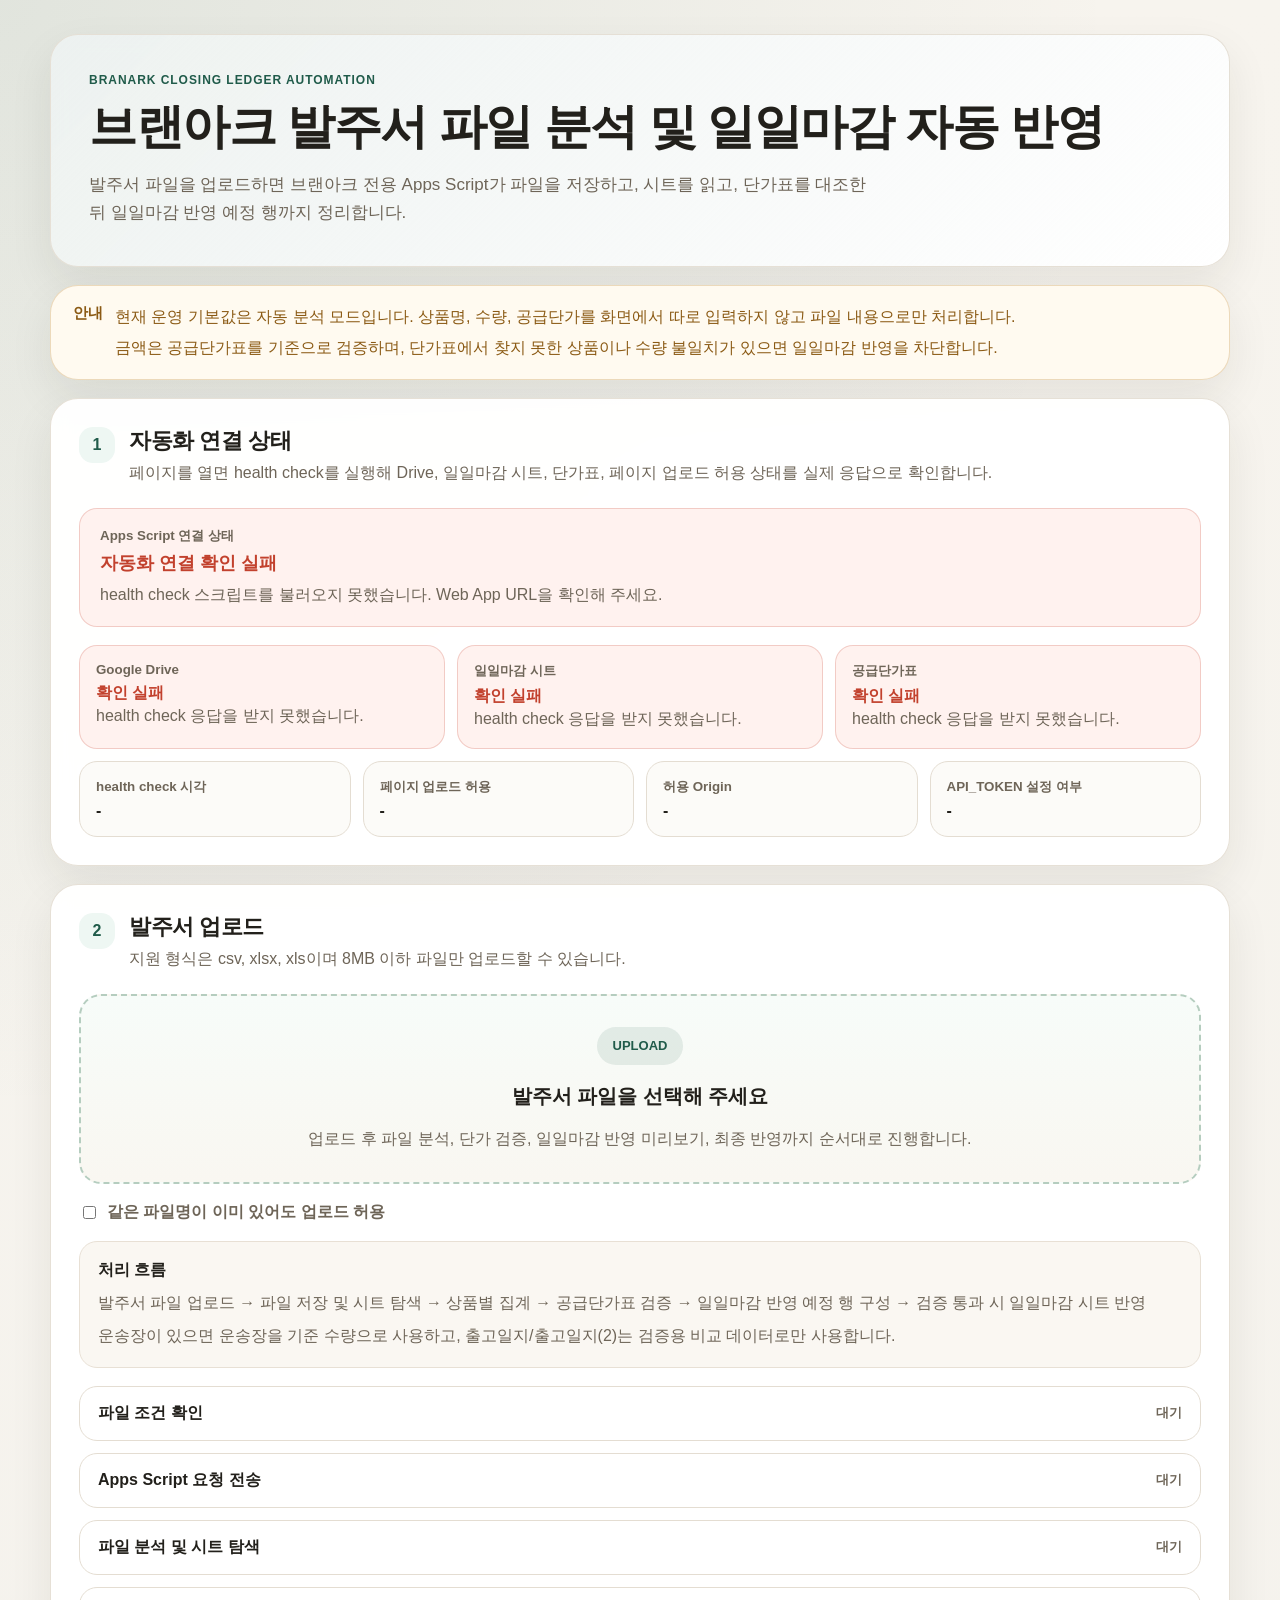
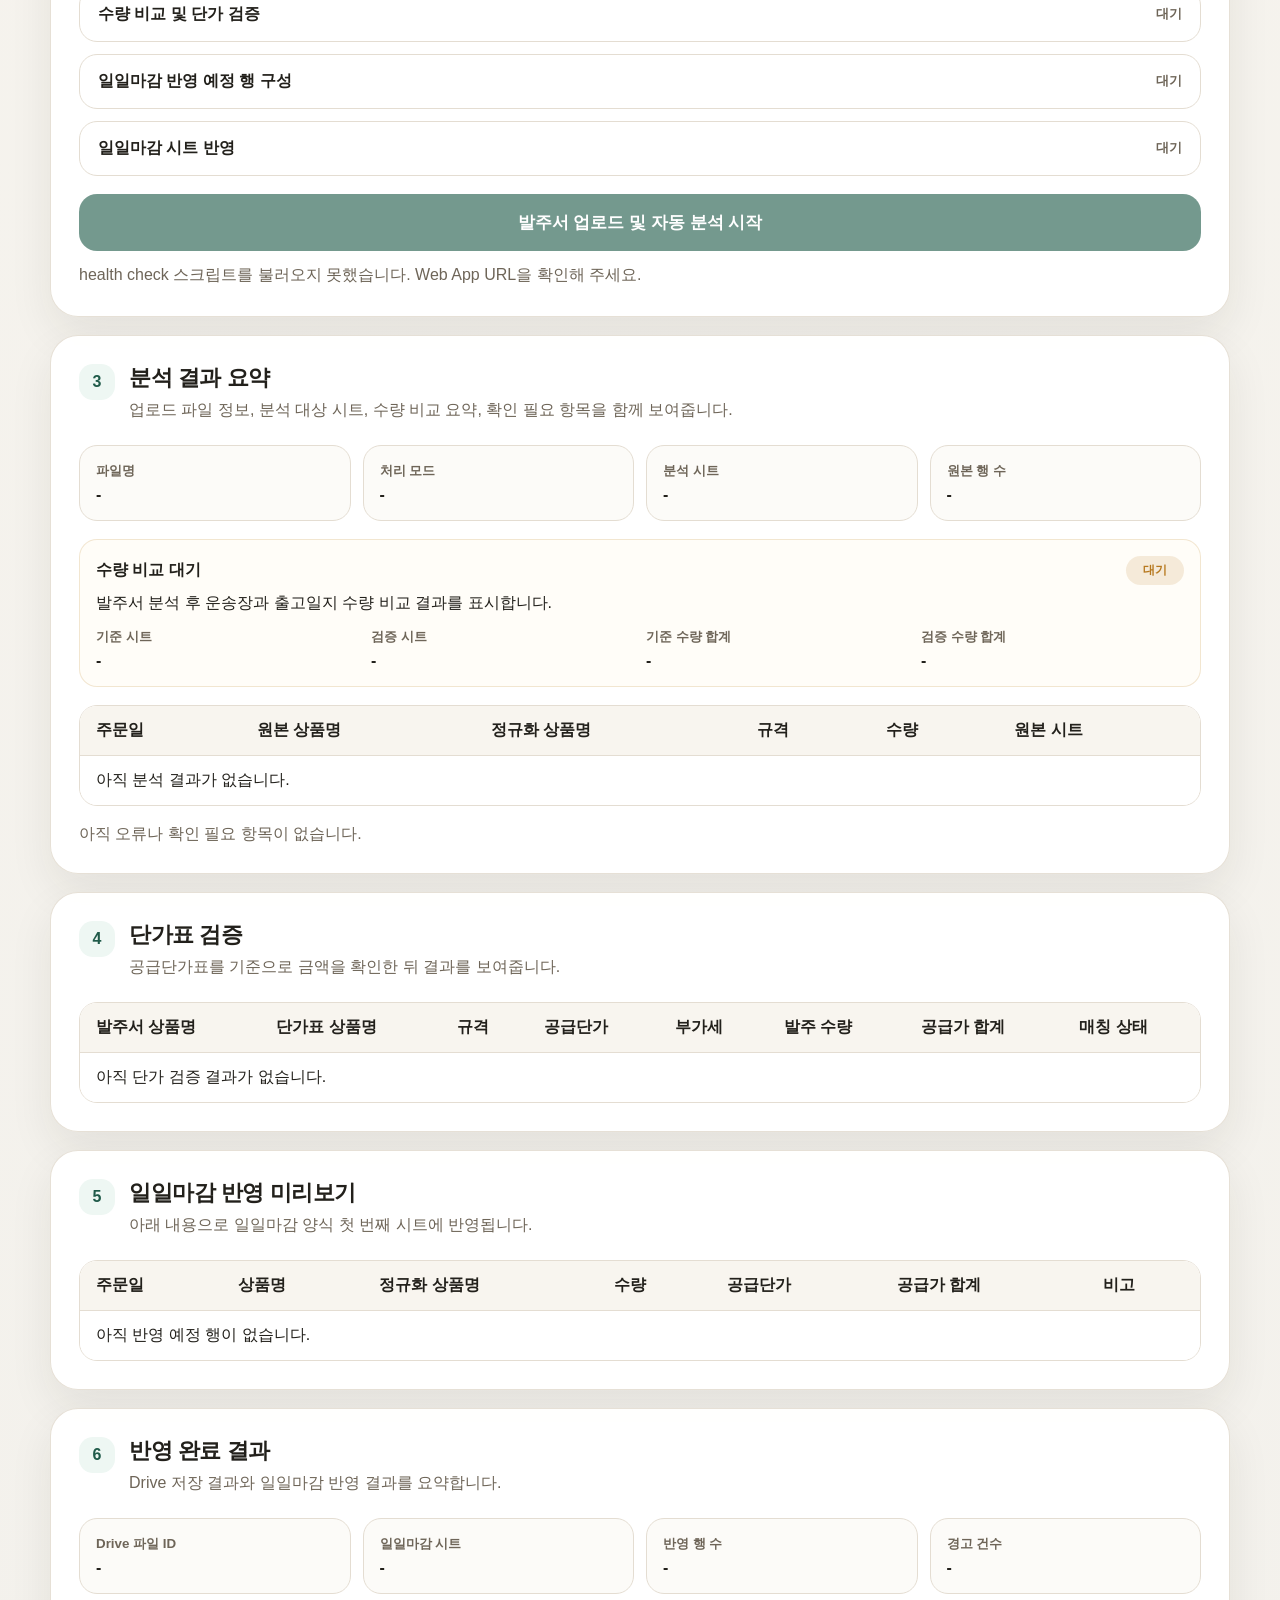
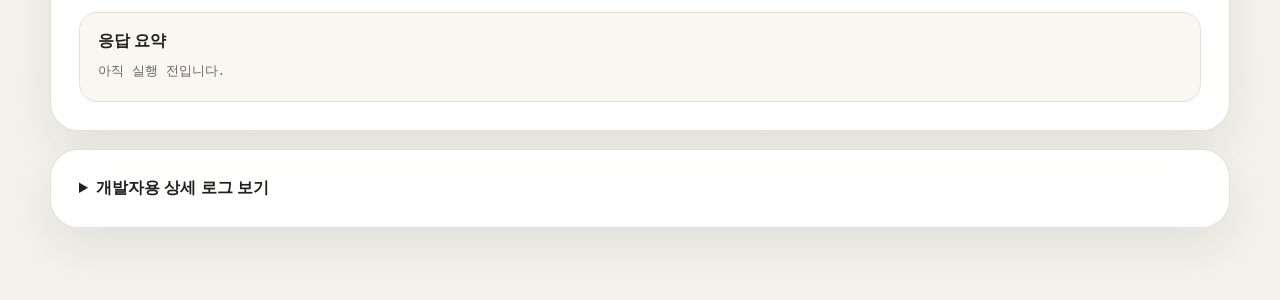
==== commit 19ef3f51: "20260703_1913_closing-ledger_PR5 재검토 반영" ====
--- a/index.html
+++ b/index.html
@@ -11,27 +11,30 @@
     <section class="hero-card">
       <p class="eyebrow">BRANARK CLOSING LEDGER AUTOMATION</p>
       <h1>브랜아크 발주서 파일 분석 및 일일마감 자동 반영</h1>
-      <p class="hero-copy">발주서 파일을 업로드하면 브랜아크 전용 Apps Script가 파일을 분석하고, 상품별 집계와 단가 매칭을 거쳐 일일마감 양식에 자동 반영합니다.</p>
+      <p class="hero-copy">발주서 파일을 업로드하면 브랜아크 전용 Apps Script가 파일을 저장하고, 시트를 읽고, 단가표를 대조한 뒤 일일마감 반영 예정 행까지 정리합니다.</p>
     </section>
 
     <section class="notice-card">
-      <strong>운영 기본값</strong>
-      <p>이 페이지는 자동 분석 모드가 기본입니다. 수동 테스트 입력 없이 파일 업로드만으로 분석, 검토, 반영 결과를 확인하도록 구성했습니다.</p>
+      <strong>안내</strong>
+      <div>
+        <p>현재 운영 기본값은 자동 분석 모드입니다. 상품명, 수량, 공급단가를 화면에서 따로 입력하지 않고 파일 내용으로만 처리합니다.</p>
+        <p>금액은 공급단가표를 기준으로 검증하며, 단가표에서 찾지 못한 상품이나 수량 불일치가 있으면 일일마감 반영을 차단합니다.</p>
+      </div>
     </section>
 
     <section class="card">
       <div class="section-title">
-        <span>0</span>
-        <div>
-          <h2>자동화 연결 점검</h2>
-          <p>페이지 로드 시 health check를 실행해 Drive, 일일마감 시트, 단가표, 페이지 업로드 허용 상태를 실제 응답 기준으로 확인합니다.</p>
+        <span>1</span>
+        <div>
+          <h2>자동화 연결 상태</h2>
+          <p>페이지를 열면 health check를 실행해 Drive, 일일마감 시트, 단가표, 페이지 업로드 허용 상태를 실제 응답으로 확인합니다.</p>
         </div>
       </div>
 
       <div class="connection-panel" id="connectionPanel" data-state="loading">
         <div>
           <small>Apps Script 연결 상태</small>
-          <strong id="connectionStatus">점검 중</strong>
+          <strong id="connectionStatus">확인 중</strong>
         </div>
         <p id="connectionDescription">브랜아크 자동화 연결 상태를 확인하고 있습니다.</p>
       </div>
@@ -39,18 +42,18 @@
       <div class="health-grid">
         <article class="health-card" id="healthDriveCard" data-state="waiting">
           <small>Google Drive</small>
-          <strong id="healthDriveTitle">확인 전</strong>
-          <p id="healthDriveDescription">발주서 저장 폴더 접근 상태를 점검합니다.</p>
+          <strong id="healthDriveTitle">확인 대기</strong>
+          <p id="healthDriveDescription">발주서 저장 폴더 접근 상태를 확인합니다.</p>
         </article>
         <article class="health-card" id="healthDailySheetCard" data-state="waiting">
           <small>일일마감 시트</small>
-          <strong id="healthDailySheetTitle">확인 전</strong>
-          <p id="healthDailySheetDescription">헤더 구조와 반영 대상 시트를 점검합니다.</p>
+          <strong id="healthDailySheetTitle">확인 대기</strong>
+          <p id="healthDailySheetDescription">반영 대상 시트와 헤더 구조를 확인합니다.</p>
         </article>
         <article class="health-card" id="healthPriceCard" data-state="waiting">
-          <small>단가표</small>
-          <strong id="healthPriceTitle">확인 전</strong>
-          <p id="healthPriceDescription">단가표 파일 또는 시트 접근 상태를 점검합니다.</p>
+          <small>공급단가표</small>
+          <strong id="healthPriceTitle">확인 대기</strong>
+          <p id="healthPriceDescription">단가표 접근 상태와 미리보기 가능 여부를 확인합니다.</p>
         </article>
       </div>
 
@@ -64,18 +67,18 @@
 
     <section class="card upload-card">
       <div class="section-title">
-        <span>1</span>
+        <span>2</span>
         <div>
           <h2>발주서 업로드</h2>
-          <p>지원 형식은 csv, xlsx, xls이며 업로드 후 자동 분석과 일일마감 반영이 한 번에 진행됩니다.</p>
+          <p>지원 형식은 csv, xlsx, xls이며 8MB 이하 파일만 업로드할 수 있습니다.</p>
         </div>
       </div>
 
       <label class="upload-box" for="orderFile">
         <input id="orderFile" type="file" accept=".csv,.xlsx,.xls" />
         <span class="upload-icon">UPLOAD</span>
-        <strong id="fileName">발주서 파일을 선택하세요</strong>
-        <em>최대 8MB까지 업로드할 수 있으며, 중복 파일명은 옵션에 따라 차단 또는 허용됩니다.</em>
+        <strong id="fileName">발주서 파일을 선택해 주세요</strong>
+        <em>업로드 후 파일 분석, 단가 검증, 일일마감 반영 미리보기, 최종 반영까지 순서대로 진행합니다.</em>
       </label>
 
       <div class="form-grid single-row">
@@ -87,56 +90,50 @@
 
       <div class="rule-box">
         <strong>처리 흐름</strong>
-        <p>발주서 업로드 → 파일 분석 → 상품별 집계 → 단가 매칭 → 일일마감 반영 예정 행 구성 → 검증 통과 시 일일마감 반영</p>
-        <p>상품명, 수량, 단가를 수동 입력하지 않아도 되며, 파일 내부 데이터 기준으로 자동 정리됩니다.</p>
-      </div>
-
-      <button id="validateButton" class="primary-button" type="button">발주서 업로드 및 자동 분석 시작</button>
-      <p id="uploadMessage" class="helper-text">자동화 연결이 정상이면 업로드 버튼이 활성화됩니다.</p>
-    </section>
-
-    <section class="card">
-      <div class="section-title">
-        <span>2</span>
-        <div>
-          <h2>실시간 처리 상태</h2>
-          <p>업로드 이후 단계별 진행 상황을 보여줍니다.</p>
-        </div>
+        <p>발주서 파일 업로드 → 파일 저장 및 시트 탐색 → 상품별 집계 → 공급단가표 검증 → 일일마감 반영 예정 행 구성 → 검증 통과 시 일일마감 시트 반영</p>
+        <p>운송장이 있으면 운송장을 기준 수량으로 사용하고, 출고일지/출고일지(2)는 검증용 비교 데이터로만 사용합니다.</p>
       </div>
 
       <ol class="status-list" id="statusList">
-        <li data-state="waiting"><b>파일 형식 및 업로드 조건 확인</b><small>대기</small></li>
+        <li data-state="waiting"><b>파일 조건 확인</b><small>대기</small></li>
         <li data-state="waiting"><b>Apps Script 요청 전송</b><small>대기</small></li>
         <li data-state="waiting"><b>파일 분석 및 시트 탐색</b><small>대기</small></li>
-        <li data-state="waiting"><b>상품 집계 및 단가 매칭</b><small>대기</small></li>
+        <li data-state="waiting"><b>수량 비교 및 단가 검증</b><small>대기</small></li>
         <li data-state="waiting"><b>일일마감 반영 예정 행 구성</b><small>대기</small></li>
         <li data-state="waiting"><b>일일마감 시트 반영</b><small>대기</small></li>
       </ol>
+
+      <button id="validateButton" class="primary-button" type="button">발주서 업로드 및 자동 분석 시작</button>
+      <p id="uploadMessage" class="helper-text">자동화 연결 상태가 정상일 때 업로드 버튼이 활성화됩니다.</p>
     </section>
 
     <section class="card">
       <div class="section-title">
         <span>3</span>
         <div>
-          <h2>업로드 파일 정보</h2>
-          <p>현재 처리한 발주서 파일과 소스 시트 정보를 표시합니다.</p>
+          <h2>분석 결과 요약</h2>
+          <p>업로드 파일 정보, 분석 대상 시트, 수량 비교 요약, 확인 필요 항목을 함께 보여줍니다.</p>
         </div>
       </div>
 
       <div class="summary-grid" id="fileInfoGrid">
         <div><small>파일명</small><strong id="summaryFileName">-</strong></div>
         <div><small>처리 모드</small><strong id="summaryMode">-</strong></div>
-        <div><small>소스 시트</small><strong id="summarySourceSheets">-</strong></div>
-        <div><small>읽은 원본 행 수</small><strong id="summarySourceRows">-</strong></div>
-      </div>
-    </section>
-
-    <section class="card table-card">
-      <div class="section-title">
-        <span>4</span>
-        <div>
-          <h2>분석된 상품별 집계</h2>
-          <p>발주서에서 읽은 상품을 정규화한 뒤 집계한 결과입니다.</p>
+        <div><small>분석 시트</small><strong id="summarySourceSheets">-</strong></div>
+        <div><small>원본 행 수</small><strong id="summarySourceRows">-</strong></div>
+      </div>
+
+      <div class="comparison-box" id="comparisonBox" data-state="idle">
+        <div class="comparison-header">
+          <strong id="comparisonTitle">수량 비교 대기</strong>
+          <span id="comparisonStatusBadge" class="status-badge">대기</span>
+        </div>
+        <p id="comparisonDescription">발주서 분석 후 운송장과 출고일지 수량 비교 결과를 표시합니다.</p>
+        <div class="comparison-grid">
+          <div><small>기준 시트</small><strong id="comparisonPrimary">-</strong></div>
+          <div><small>검증 시트</small><strong id="comparisonValidation">-</strong></div>
+          <div><small>기준 수량 합계</small><strong id="comparisonPrimaryTotal">-</strong></div>
+          <div><small>검증 수량 합계</small><strong id="comparisonValidationTotal">-</strong></div>
         </div>
       </div>
 
@@ -147,38 +144,47 @@
               <th>주문일</th>
               <th>원본 상품명</th>
               <th>정규화 상품명</th>
+              <th>규격</th>
               <th>수량</th>
               <th>원본 시트</th>
             </tr>
           </thead>
           <tbody id="aggregateTableBody">
-            <tr><td colspan="5">아직 분석 결과가 없습니다.</td></tr>
+            <tr><td colspan="6">아직 분석 결과가 없습니다.</td></tr>
           </tbody>
         </table>
       </div>
+
+      <div id="issuesPanel" class="issue-panel">
+        <p class="issue-empty">아직 오류나 확인 필요 항목이 없습니다.</p>
+      </div>
     </section>
 
     <section class="card table-card">
       <div class="section-title">
-        <span>5</span>
-        <div>
-          <h2>단가 매칭 결과</h2>
-          <p>정규화 상품명을 기준으로 단가표를 조회한 결과입니다.</p>
-        </div>
-      </div>
-
-      <div class="table-wrap compact">
+        <span>4</span>
+        <div>
+          <h2>단가표 검증</h2>
+          <p id="priceVerificationMessage">공급단가표를 기준으로 금액을 확인한 뒤 결과를 보여줍니다.</p>
+        </div>
+      </div>
+
+      <div class="table-wrap">
         <table>
           <thead>
             <tr>
-              <th>상품명</th>
-              <th>정규화 상품명</th>
+              <th>발주서 상품명</th>
+              <th>단가표 상품명</th>
+              <th>규격</th>
               <th>공급단가</th>
+              <th>부가세</th>
+              <th>발주 수량</th>
+              <th>공급가 합계</th>
               <th>매칭 상태</th>
             </tr>
           </thead>
           <tbody id="priceMatchTableBody">
-            <tr><td colspan="4">아직 단가 매칭 결과가 없습니다.</td></tr>
+            <tr><td colspan="8">아직 단가 검증 결과가 없습니다.</td></tr>
           </tbody>
         </table>
       </div>
@@ -186,10 +192,10 @@
 
     <section class="card table-card">
       <div class="section-title">
-        <span>6</span>
-        <div>
-          <h2>일일마감 반영 예정 행</h2>
-          <p>일일마감 시트에 추가할 최종 행입니다.</p>
+        <span>5</span>
+        <div>
+          <h2>일일마감 반영 미리보기</h2>
+          <p>아래 내용으로 일일마감 양식 첫 번째 시트에 반영됩니다.</p>
         </div>
       </div>
 
@@ -213,26 +219,12 @@
       </div>
     </section>
 
-    <section class="card">
-      <div class="section-title">
-        <span>7</span>
-        <div>
-          <h2>오류 및 확인 필요 항목</h2>
-          <p>반영 차단 사유와 검토가 필요한 항목을 함께 표시합니다.</p>
-        </div>
-      </div>
-
-      <div id="issuesPanel" class="issue-panel">
-        <p class="issue-empty">아직 표시할 오류나 경고가 없습니다.</p>
-      </div>
-    </section>
-
     <section class="card result-card">
       <div class="section-title">
-        <span>8</span>
-        <div>
-          <h2>최종 반영 결과</h2>
-          <p>Drive 업로드와 일일마감 반영 결과를 요약합니다.</p>
+        <span>6</span>
+        <div>
+          <h2>반영 완료 결과</h2>
+          <p>Drive 저장 결과와 일일마감 반영 결과를 요약합니다.</p>
         </div>
       </div>
 
@@ -244,10 +236,33 @@
       </div>
 
       <div class="rule-box result-output-box">
-        <strong>응답 상세</strong>
+        <strong>응답 요약</strong>
         <pre id="resultOutput">아직 실행 전입니다.</pre>
       </div>
     </section>
+
+    <details class="developer-log">
+      <summary>개발자용 상세 로그 보기</summary>
+      <p class="developer-copy">이 영역은 오류 확인용입니다. 일반 작업자는 확인하지 않아도 됩니다.</p>
+      <div class="developer-grid">
+        <div class="rule-box">
+          <strong>Apps Script health check 응답</strong>
+          <pre id="developerHealthOutput">-</pre>
+        </div>
+        <div class="rule-box">
+          <strong>업로드 요청 payload 요약</strong>
+          <pre id="developerPayloadOutput">-</pre>
+        </div>
+        <div class="rule-box">
+          <strong>처리 상세 로그</strong>
+          <pre id="developerProcessOutput">-</pre>
+        </div>
+        <div class="rule-box">
+          <strong>원본 응답 JSON</strong>
+          <pre id="developerRawOutput">-</pre>
+        </div>
+      </div>
+    </details>
   </main>
 
   <script src="./web/closing-ledger/config.js"></script>
--- a/web/closing-ledger/styles.css
+++ b/web/closing-ledger/styles.css
@@ -35,14 +35,15 @@
 }
 
 .page-shell {
-  width: min(1160px, calc(100% - 32px));
+  width: min(1180px, calc(100% - 32px));
   margin: 0 auto;
   padding: 34px 0 72px;
 }
 
 .hero-card,
 .card,
-.notice-card {
+.notice-card,
+.developer-log {
   background: var(--card);
   border: 1px solid rgba(228, 221, 210, 0.9);
   border-radius: 28px;
@@ -96,18 +97,26 @@
   background: #fffaf0;
 }
 
+.notice-card strong,
+.notice-card p {
+  color: #8b5a14;
+}
+
 .notice-card strong {
   white-space: nowrap;
-  color: #8b5a14;
   font-size: 15px;
 }
 
 .notice-card p {
-  color: #8b5a14;
   line-height: 1.6;
 }
 
-.card {
+.notice-card p + p {
+  margin-top: 6px;
+}
+
+.card,
+.developer-log {
   padding: 28px;
   margin-top: 18px;
 }
@@ -156,7 +165,7 @@
 .connection-panel small,
 .health-card small,
 .summary-grid small,
-.form-field small {
+.comparison-grid small {
   display: block;
   color: var(--muted);
   font-weight: 800;
@@ -168,41 +177,58 @@
   font-size: 18px;
 }
 
-.connection-panel p {
+.connection-panel p,
+.health-card p,
+.issue-card p,
+.rule-box p,
+.developer-copy {
   color: var(--muted);
   line-height: 1.56;
 }
 
-.connection-panel[data-state="success"] {
+.connection-panel[data-state="success"],
+.health-card[data-state="success"],
+.comparison-box[data-state="success"] {
   border-color: rgba(31, 122, 69, 0.24);
   background: var(--success-soft);
 }
 
-.connection-panel[data-state="success"] strong {
+.connection-panel[data-state="success"] strong,
+.health-card[data-state="success"] strong,
+.comparison-box[data-state="success"] strong {
   color: var(--success);
 }
 
-.connection-panel[data-state="error"] {
+.connection-panel[data-state="error"],
+.health-card[data-state="error"],
+.comparison-box[data-state="error"] {
   border-color: rgba(194, 65, 45, 0.22);
   background: var(--danger-soft);
 }
 
-.connection-panel[data-state="error"] strong {
+.connection-panel[data-state="error"] strong,
+.health-card[data-state="error"] strong,
+.comparison-box[data-state="error"] strong {
   color: var(--danger);
 }
 
-.connection-panel[data-state="loading"] {
-  border-color: rgba(183, 121, 31, 0.24);
-  background: var(--warning-soft);
-}
-
-.connection-panel[data-state="loading"] strong {
+.connection-panel[data-state="loading"],
+.health-card[data-state="processing"],
+.health-card[data-state="waiting"],
+.comparison-box[data-state="idle"] {
+  border-color: rgba(183, 121, 31, 0.18);
+  background: #fffdf8;
+}
+
+.connection-panel[data-state="loading"] strong,
+.health-card[data-state="processing"] strong {
   color: var(--warning);
 }
 
 .health-grid,
 .summary-grid,
-.error-grid {
+.developer-grid,
+.comparison-grid {
   display: grid;
   gap: 12px;
 }
@@ -214,56 +240,21 @@
 
 .health-card,
 .summary-grid div,
-.issue-card {
+.issue-card,
+.comparison-box {
   padding: 16px;
   border: 1px solid var(--line);
   border-radius: 18px;
   background: #fcfbf8;
 }
 
-.health-card strong,
-.summary-grid strong {
-  display: block;
-  word-break: break-word;
-}
-
-.health-card p,
-.issue-card p {
-  color: var(--muted);
-  line-height: 1.5;
-}
-
-.health-card[data-state="success"] {
-  border-color: rgba(31, 122, 69, 0.24);
-  background: var(--success-soft);
-}
-
-.health-card[data-state="success"] strong {
-  color: var(--success);
-}
-
-.health-card[data-state="error"] {
-  border-color: rgba(194, 65, 45, 0.22);
-  background: var(--danger-soft);
-}
-
-.health-card[data-state="error"] strong {
-  color: var(--danger);
-}
-
-.health-card[data-state="processing"],
-.health-card[data-state="waiting"] {
-  border-color: rgba(183, 121, 31, 0.18);
-  background: #fffdf8;
-}
-
-.health-card[data-state="processing"] strong {
-  color: var(--warning);
+.compact-grid,
+.summary-grid {
+  grid-template-columns: repeat(4, 1fr);
 }
 
 .compact-grid {
   margin-top: 12px;
-  grid-template-columns: repeat(4, 1fr);
 }
 
 .upload-box {
@@ -313,33 +304,9 @@
 
 .form-grid {
   display: grid;
-  grid-template-columns: repeat(4, 1fr);
+  grid-template-columns: 1fr;
   gap: 12px;
   margin: 18px 0;
-}
-
-.single-row {
-  grid-template-columns: 1fr;
-}
-
-.form-field {
-  display: grid;
-  gap: 8px;
-}
-
-.form-field input {
-  width: 100%;
-  border: 1px solid var(--line);
-  border-radius: 14px;
-  padding: 14px;
-  color: var(--text);
-  background: #fff;
-  font-size: 15px;
-  outline: none;
-}
-
-.full-width {
-  grid-column: 1 / -1;
 }
 
 .inline-check {
@@ -384,7 +351,7 @@
   display: grid;
   gap: 12px;
   padding: 0;
-  margin: 0;
+  margin: 18px 0;
   list-style: none;
 }
 
@@ -399,14 +366,9 @@
   background: #fff;
 }
 
-.status-list b {
-  line-height: 1.45;
-}
-
 .status-list small {
   color: var(--muted);
   font-weight: 700;
-  text-align: right;
 }
 
 .status-list li[data-state="success"] {
@@ -434,10 +396,6 @@
 
 .status-list li[data-state="error"] small {
   color: var(--danger);
-}
-
-.summary-grid {
-  grid-template-columns: repeat(4, 1fr);
 }
 
 .rule-box {
@@ -453,12 +411,48 @@
   margin-bottom: 10px;
 }
 
-.rule-box p {
-  line-height: 1.58;
-}
-
 .rule-box p + p {
   margin-top: 8px;
+}
+
+.comparison-box {
+  margin: 18px 0;
+}
+
+.comparison-header {
+  display: flex;
+  justify-content: space-between;
+  align-items: center;
+  gap: 12px;
+  margin-bottom: 8px;
+}
+
+.comparison-grid {
+  grid-template-columns: repeat(4, 1fr);
+  margin-top: 14px;
+}
+
+.status-badge {
+  display: inline-flex;
+  align-items: center;
+  justify-content: center;
+  min-width: 58px;
+  padding: 6px 12px;
+  border-radius: 999px;
+  font-size: 12px;
+  font-weight: 800;
+  background: rgba(183, 121, 31, 0.14);
+  color: var(--warning);
+}
+
+.comparison-box[data-state="success"] .status-badge {
+  background: rgba(31, 122, 69, 0.14);
+  color: var(--success);
+}
+
+.comparison-box[data-state="error"] .status-badge {
+  background: rgba(194, 65, 45, 0.14);
+  color: var(--danger);
 }
 
 .table-wrap {
@@ -471,12 +465,8 @@
 table {
   width: 100%;
   border-collapse: collapse;
-  min-width: 640px;
+  min-width: 780px;
   background: white;
-}
-
-.compact table {
-  min-width: 520px;
 }
 
 th,
@@ -484,12 +474,13 @@
   padding: 14px 16px;
   border-bottom: 1px solid var(--line);
   text-align: left;
-  white-space: nowrap;
+  vertical-align: top;
 }
 
 th {
   background: #f8f5ef;
   font-weight: 900;
+  white-space: nowrap;
 }
 
 tr:last-child td {
@@ -499,6 +490,7 @@
 .issue-panel {
   display: grid;
   gap: 12px;
+  margin-top: 18px;
 }
 
 .issue-empty {
@@ -528,20 +520,41 @@
   color: var(--warning);
 }
 
-.result-output-box pre {
+.result-output-box pre,
+.developer-log pre {
   white-space: pre-wrap;
   word-break: break-word;
   margin: 0;
   color: var(--muted);
   font-size: 13px;
   line-height: 1.55;
+}
+
+.developer-log summary {
+  cursor: pointer;
+  font-weight: 800;
+  color: var(--text);
+}
+
+.developer-copy {
+  margin: 14px 0 0;
+}
+
+.developer-grid {
+  grid-template-columns: 1fr 1fr;
+  margin-top: 18px;
+}
+
+.developer-grid .rule-box {
+  margin-top: 0;
 }
 
 @media (max-width: 920px) {
   .health-grid,
   .summary-grid,
   .compact-grid,
-  .error-grid {
+  .comparison-grid,
+  .developer-grid {
     grid-template-columns: 1fr 1fr;
   }
 }
@@ -554,13 +567,15 @@
 
   .hero-card,
   .card,
-  .notice-card {
+  .notice-card,
+  .developer-log {
     padding: 22px;
     border-radius: 22px;
   }
 
   .notice-card,
-  .status-list li {
+  .status-list li,
+  .comparison-header {
     flex-direction: column;
     align-items: flex-start;
   }
@@ -568,15 +583,12 @@
   .health-grid,
   .summary-grid,
   .compact-grid,
-  .error-grid {
+  .comparison-grid,
+  .developer-grid {
     grid-template-columns: 1fr;
   }
 
-  .status-list small {
-    text-align: left;
+  table {
+    min-width: 640px;
   }
-
-  table {
-    min-width: 520px;
-  }
-}
+}
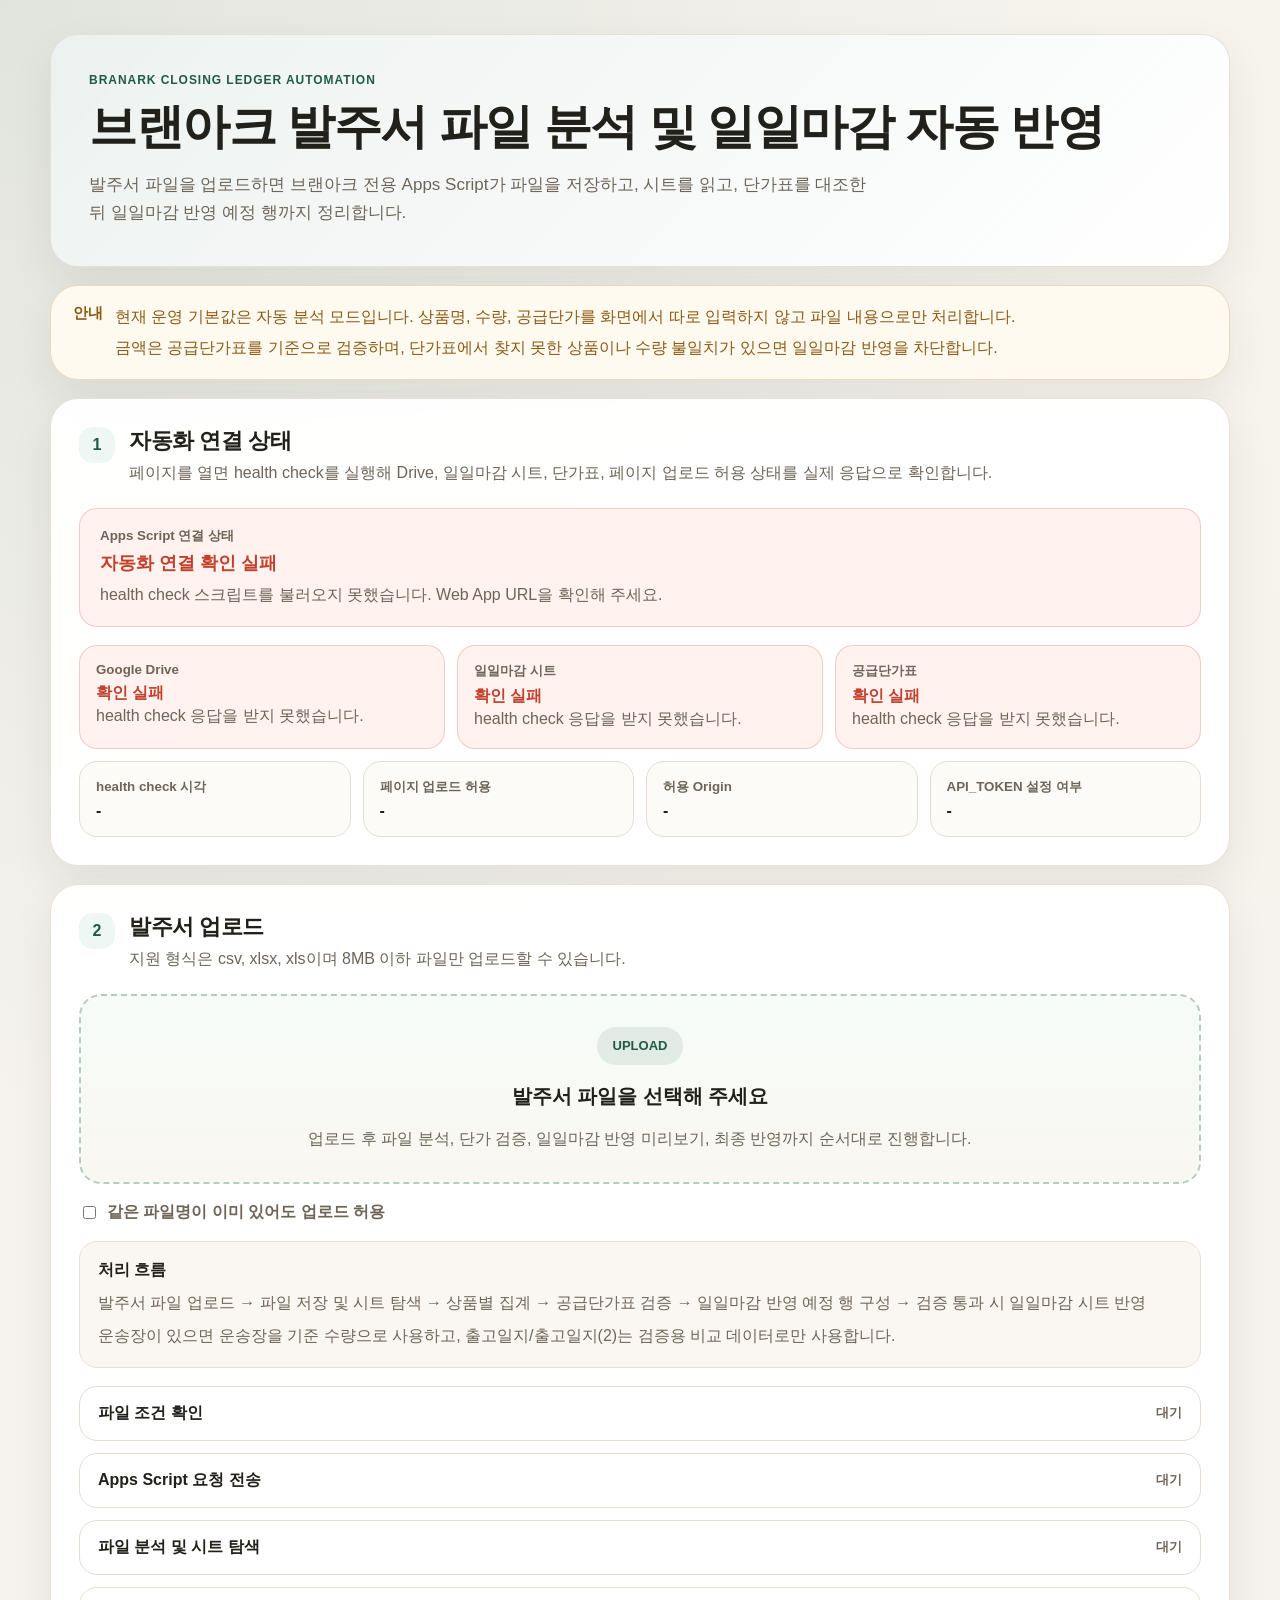
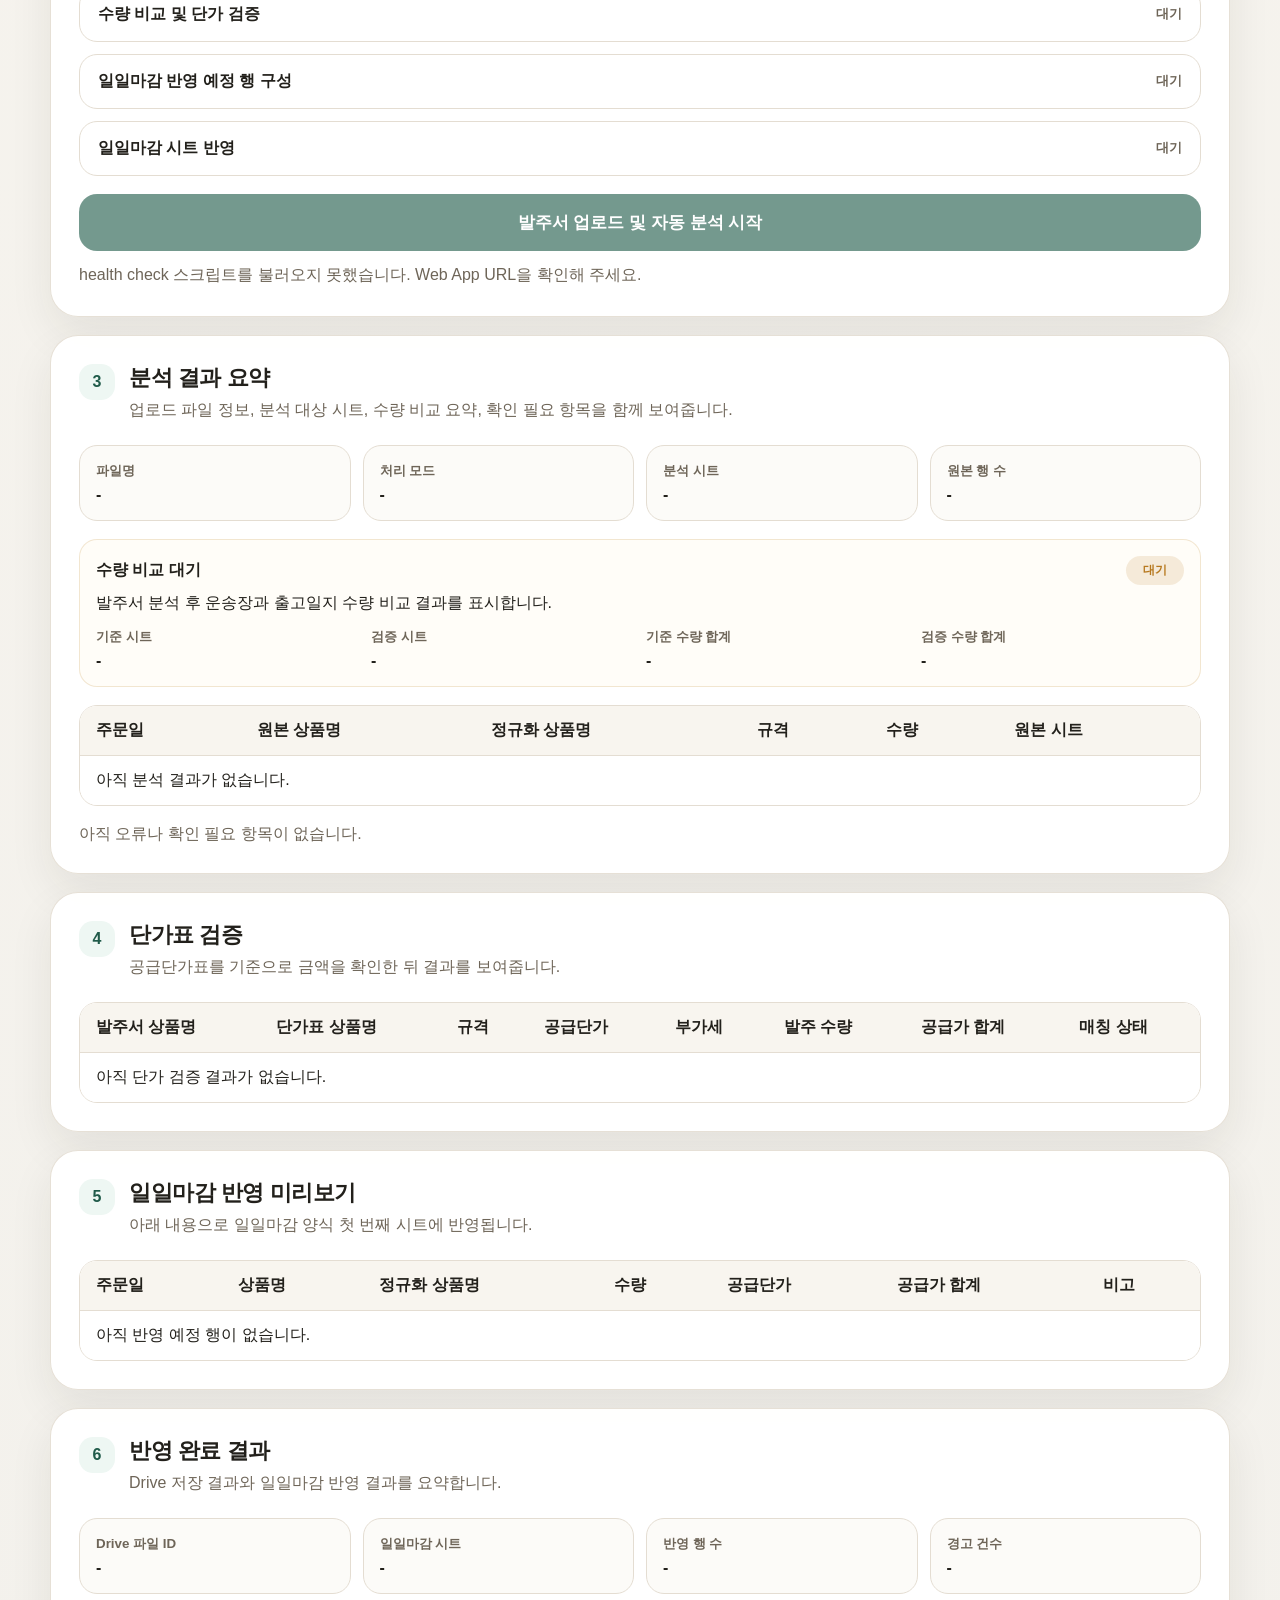
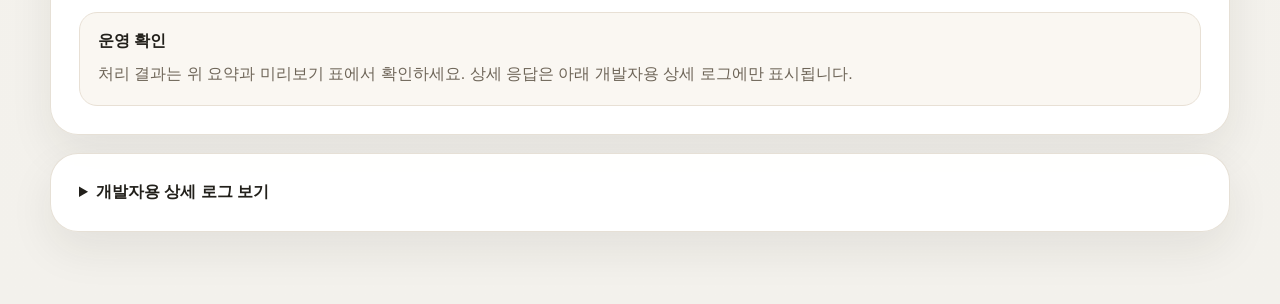
==== commit a8560b63: "fix: move closing ledger raw response to developer log" ====
--- a/index.html
+++ b/index.html
@@ -236,8 +236,8 @@
       </div>
 
       <div class="rule-box result-output-box">
-        <strong>응답 요약</strong>
-        <pre id="resultOutput">아직 실행 전입니다.</pre>
+        <strong>운영 확인</strong>
+        <p>처리 결과는 위 요약과 미리보기 표에서 확인하세요. 상세 응답은 아래 개발자용 상세 로그에만 표시됩니다.</p>
       </div>
     </section>
 
@@ -258,6 +258,10 @@
           <pre id="developerProcessOutput">-</pre>
         </div>
         <div class="rule-box">
+          <strong>처리 결과 상세 JSON</strong>
+          <pre id="resultOutput">아직 실행 전입니다.</pre>
+        </div>
+        <div class="rule-box">
           <strong>원본 응답 JSON</strong>
           <pre id="developerRawOutput">-</pre>
         </div>
@@ -268,4 +272,4 @@
   <script src="./web/closing-ledger/config.js"></script>
   <script src="./web/closing-ledger/script.js"></script>
 </body>
-</html>
+</html>
